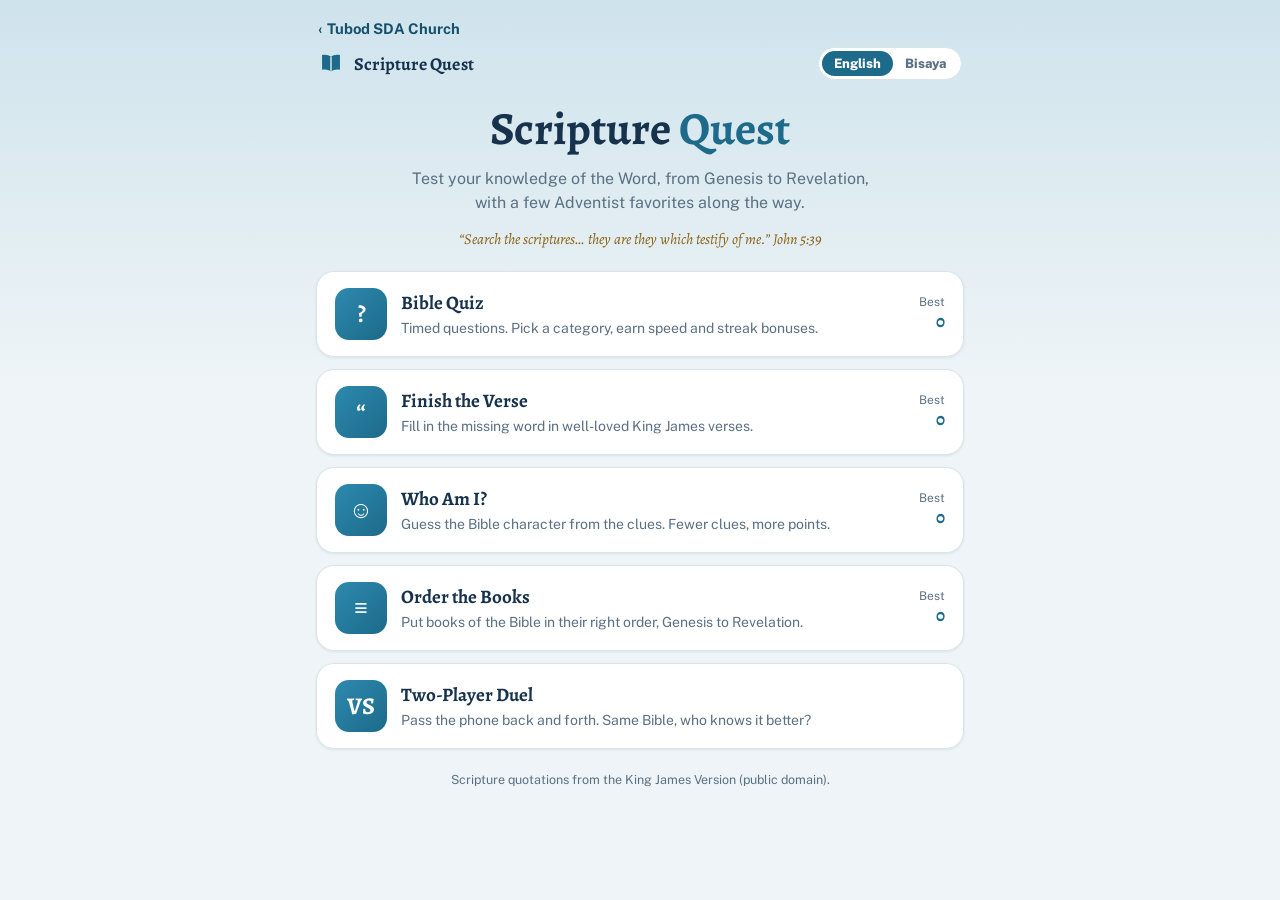
==== bible-game.html @ 87beea05 "Add files via upload" ====
<!DOCTYPE html>
<html lang="en">
<head>
<meta charset="utf-8">
<meta name="viewport" content="width=device-width, initial-scale=1">
<title>Bible Game · Tubod SDA Church</title>
<meta name="theme-color" content="#1D6A8A">
<link rel="manifest" href="manifest.json">
<link rel="icon" href="icon-192.png">
<link rel="apple-touch-icon" href="icon-192.png">
<link rel="preconnect" href="https://fonts.googleapis.com">
<link href="https://fonts.googleapis.com/css2?family=Alegreya:wght@500;700&family=Public+Sans:wght@400;500;600;700;800&display=swap" rel="stylesheet">
<style>
:root{
  --bg:#0e1330; --bg2:#1a2150; --card:#fbf7ec; --ink:#1d2038; --muted:#5e6282;
  --line:#e6dec5; --gold:#d6a93f; --gold-d:#9c7620; --ok:#2e7d5b; --ok-bg:#e3f3ea;
  --bad:#b4413f; --bad-bg:#f8e4e3; --radius:18px;
}
*{box-sizing:border-box}
html,body{margin:0}
body{
  font-family:'Public Sans',system-ui,-apple-system,Segoe UI,Roboto,sans-serif;
  color:var(--ink); min-height:100vh; min-height:100dvh;
  background:radial-gradient(1200px 700px at 50% -10%, #2b3580 0%, var(--bg2) 38%, var(--bg) 100%) fixed;
  -webkit-font-smoothing:antialiased;
}
h1,h2,h3{font-family:'Alegreya',Georgia,serif;margin:0}
button{font:inherit;color:inherit;cursor:pointer}
button:focus-visible{outline:3px solid var(--gold);outline-offset:2px}
.wrap{max-width:680px;margin:0 auto;padding:16px 16px 40px}
.top{display:flex;align-items:center;justify-content:space-between;padding:6px 2px 14px;color:#e9e4d0}
.brand{display:flex;align-items:center;gap:10px;font-family:'Alegreya',serif;font-weight:700;letter-spacing:.2px;font-size:18px}
.brand svg{width:26px;height:26px}
.homebtn{background:rgba(255,255,255,.1);border:1px solid rgba(255,255,255,.22);color:#f3eedb;border-radius:999px;padding:7px 14px;font-weight:700;font-size:14px}
.homebtn:hover{background:rgba(255,255,255,.18)}

/* Home */
.hero{text-align:center;color:#f6f1de;padding:10px 6px 22px}
.hero h1{font-size:clamp(32px,8vw,46px);line-height:1.1;color:#fff}
.hero h1 em{font-style:normal;color:var(--gold)}
.hero p{margin:12px auto 0;max-width:30em;color:#cfd2ee;font-size:16px;line-height:1.5}
.verse-line{margin-top:14px;font-family:'Alegreya',serif;font-style:italic;color:#e9d9a4;font-size:15px}
.modes{display:grid;gap:12px}
.mode{display:flex;gap:14px;align-items:center;text-align:left;width:100%;background:var(--card);border:0;border-radius:var(--radius);padding:16px 18px;box-shadow:0 8px 24px rgba(0,0,0,.28);transition:transform .15s}
.mode:hover{transform:translateY(-2px)}
.mode .ico{flex:none;width:52px;height:52px;border-radius:14px;display:grid;place-items:center;background:linear-gradient(135deg,#f1d98c,var(--gold));color:#3b2c06;font-family:'Alegreya',serif;font-weight:700;font-size:24px}
.mode h3{font-size:19px}
.mode p{margin:3px 0 0;color:var(--muted);font-size:14px;line-height:1.35}
.mode .best{margin-left:auto;flex:none;text-align:right;font-size:12px;color:var(--muted)}
.mode .best b{display:block;font-size:18px;color:var(--gold-d);font-family:'Alegreya',serif}
.foot{margin-top:22px;text-align:center;color:#9aa0cf;font-size:12.5px;line-height:1.5}

/* Cards */
.card{background:var(--card);border-radius:var(--radius);padding:20px 18px;box-shadow:0 10px 28px rgba(0,0,0,.3)}
.card h2{font-size:clamp(20px,5vw,24px);line-height:1.3}
.sub{color:var(--muted);margin:6px 0 16px;font-size:15px}
.cats{display:grid;gap:10px}
.cat{display:flex;justify-content:space-between;align-items:center;background:#fff;border:2px solid var(--line);border-radius:14px;padding:14px 16px;font-weight:800;text-align:left}
.cat:hover{border-color:var(--gold)}
.cat small{font-weight:600;color:var(--muted)}

/* HUD */
.hud{display:flex;justify-content:space-between;align-items:center;color:#eae6d3;font-weight:700;font-size:14px;margin-bottom:8px}
.hs{display:flex;gap:12px;align-items:center}
.hs b{color:var(--gold)}
.streak{background:rgba(214,169,63,.2);color:#f2d98e;border-radius:999px;padding:3px 10px;font-size:13px}
.prog{height:6px;background:rgba(255,255,255,.14);border-radius:99px;overflow:hidden;margin-bottom:14px}
.prog i{display:block;height:100%;background:linear-gradient(90deg,#f1d98c,var(--gold));border-radius:99px;transition:width .3s}
.tag{display:inline-block;font-size:12px;font-weight:800;letter-spacing:.6px;text-transform:uppercase;color:var(--gold-d);background:#f5ecd0;border-radius:99px;padding:4px 10px;margin-bottom:10px}
.timer{height:8px;background:#ece4cb;border-radius:99px;overflow:hidden;margin:14px 0 14px}
.timer i{display:block;height:100%;width:100%;background:var(--ok);border-radius:99px}
.timer i.low{background:var(--bad)}

/* Options */
.opts{display:grid;gap:10px}
.opt{display:flex;align-items:center;gap:12px;width:100%;text-align:left;background:#fff;border:2px solid var(--line);border-radius:14px;padding:12px 14px;font-weight:700;font-size:16px;line-height:1.3;transition:border-color .12s, background .12s, transform .12s}
.opt b{flex:none;width:30px;height:30px;border-radius:50%;display:grid;place-items:center;background:#f5ecd0;color:var(--gold-d);font-size:14px}
.opt:hover:not(:disabled){border-color:var(--gold);transform:translateX(2px)}
.opt:disabled{cursor:default}
.opt.right{border-color:var(--ok);background:var(--ok-bg)}
.opt.right b{background:var(--ok);color:#fff}
.opt.wrong{border-color:var(--bad);background:var(--bad-bg)}
.opt.wrong b{background:var(--bad);color:#fff}
.opt.gone{opacity:.35;text-decoration:line-through}
.tools{display:flex;gap:10px;margin-top:14px;flex-wrap:wrap}
.ghost{background:transparent;border:2px dashed var(--gold);color:var(--gold-d);border-radius:12px;padding:8px 14px;font-weight:800;font-size:14px}
.ghost:disabled{opacity:.4;cursor:default}
.primary{background:linear-gradient(135deg,#f1d98c,var(--gold));border:0;color:#2f2305;border-radius:14px;padding:13px 22px;font-weight:800;font-size:16px;box-shadow:0 4px 0 var(--gold-d)}
.primary:active{transform:translateY(2px);box-shadow:0 2px 0 var(--gold-d)}
.secondary{background:#fff;border:2px solid var(--line);color:var(--ink);border-radius:14px;padding:11px 20px;font-weight:800;font-size:16px}

/* Feedback */
.fb{margin-top:16px;border-radius:14px;padding:14px 16px;animation:pop .25s ease}
.fb.ok{background:var(--ok-bg);border:1px solid #b7e0c9}
.fb.no{background:var(--bad-bg);border:1px solid #efc1bf}
.fb h3{font-size:18px;margin-bottom:4px}
.fb .pts{font-weight:800;color:var(--gold-d)}
.fb p{margin:6px 0 0;line-height:1.45;font-size:15px}
.fb .ref{font-weight:800;color:var(--muted);font-size:13.5px}
.fb .row{display:flex;justify-content:flex-end;margin-top:12px}
@keyframes pop{from{opacity:0;transform:translateY(6px)}to{opacity:1;transform:none}}

/* Verse */
.verse{font-family:'Alegreya',serif;font-size:clamp(19px,4.8vw,23px);line-height:1.6;margin:10px 0 16px;padding:14px 16px;border-left:4px solid var(--gold);background:#fff;border-radius:0 12px 12px 0}
.blank{display:inline-block;min-width:3.2em;border-bottom:3px solid var(--gold);text-align:center;color:transparent;user-select:none}
.filled{color:var(--ok);font-weight:700;border-bottom:3px solid var(--ok);padding:0 2px}
.vref{display:block;margin-top:8px;font-family:'Public Sans',sans-serif;font-style:normal;font-weight:800;font-size:14px;color:var(--gold-d)}

/* Who am I */
.clues{list-style:none;margin:12px 0 16px;padding:0;display:grid;gap:8px}
.clues li{background:#fff;border:2px solid var(--line);border-radius:12px;padding:10px 14px;line-height:1.4;animation:pop .25s ease}
.clues li span{display:inline-block;font-weight:800;color:var(--gold-d);margin-right:8px}
.worth{font-weight:800;color:var(--gold-d)}

/* Results */
.res{text-align:center}
.rank{font-family:'Alegreya',serif;font-size:clamp(26px,7vw,34px);margin:6px 0 4px}
.big{font-family:'Alegreya',serif;font-size:56px;font-weight:700;color:var(--gold-d);line-height:1}
.stats{display:flex;justify-content:center;gap:10px;flex-wrap:wrap;margin:18px 0}
.stat{background:#fff;border:2px solid var(--line);border-radius:14px;padding:10px 16px;min-width:100px}
.stat b{display:block;font-size:22px;font-family:'Alegreya',serif}
.stat span{font-size:12.5px;color:var(--muted);font-weight:700}
.newbest{display:inline-block;background:var(--gold);color:#2f2305;font-weight:800;border-radius:99px;padding:4px 12px;font-size:13px;margin-bottom:8px}
.btnrow{display:flex;gap:10px;justify-content:center;flex-wrap:wrap;margin-top:8px}
.acts{font-family:'Alegreya',serif;font-style:italic;color:var(--muted);margin:10px 0 0;font-size:15px}
@media (prefers-reduced-motion:reduce){*{animation:none!important;transition:none!important}}

/* Language switch */
.lang{display:flex;background:rgba(255,255,255,.1);border:1px solid rgba(255,255,255,.22);border-radius:999px;padding:3px}
.lang button{background:transparent;border:0;color:#d9d6c3;border-radius:999px;padding:5px 12px;font-weight:800;font-size:13px}
.lang button.on{background:var(--gold);color:#2f2305}
.lang[hidden],.homebtn[hidden]{display:none}
/* Order the books */
.slots{list-style:none;margin:14px 0;padding:0;display:grid;gap:8px}
.slot{display:flex;align-items:center;gap:10px;min-height:48px;border:2px dashed var(--line);border-radius:12px;padding:6px 10px;background:#fffdf6}
.slot .num{flex:none;width:26px;height:26px;border-radius:50%;display:grid;place-items:center;background:#f5ecd0;color:var(--gold-d);font-weight:800;font-size:13px}
.slot.full{border-style:solid;border-color:var(--gold);background:#fff}
.slot.good{border-color:var(--ok);background:var(--ok-bg)}
.slot.bad{border-color:var(--bad);background:var(--bad-bg)}
.slotbtn,.bk{background:transparent;border:0;font-weight:800;font-size:16px;padding:6px 2px;text-align:left;flex:1}
.tiles{display:flex;flex-wrap:wrap;gap:8px;margin-top:6px}
.tile{background:#fff;border:2px solid var(--line);border-radius:12px;padding:10px 14px;font-weight:800;font-size:15px}
.tile:hover{border-color:var(--gold)}
.hint{color:var(--muted);font-size:14px}
/* Duel */
.names{display:grid;grid-template-columns:1fr 1fr;gap:10px;margin:4px 0 14px}
.names input{font:inherit;font-weight:700;padding:11px 12px;border:2px solid var(--line);border-radius:12px;background:#fff;min-width:0}
.names input:focus{outline:3px solid var(--gold);outline-offset:1px;border-color:var(--gold)}
.duelhud{display:grid;grid-template-columns:1fr 1fr;gap:10px;margin-bottom:10px}
.pl{display:flex;justify-content:space-between;align-items:center;gap:8px;padding:8px 12px;border-radius:12px;background:rgba(255,255,255,.08);color:#d9d6c3;font-weight:800;border:2px solid transparent}
.pl span{overflow:hidden;text-overflow:ellipsis;white-space:nowrap}
.pl.on{background:rgba(214,169,63,.2);border-color:var(--gold);color:#fff}
.pl b{color:var(--gold);font-family:'Alegreya',serif;font-size:18px}
.pass{text-align:center;padding:30px 18px}
.who-big{font-family:'Alegreya',serif;font-size:clamp(30px,9vw,44px);font-weight:700;color:var(--gold-d);margin:6px 0 22px;word-break:break-word}
.stat.win{border-color:var(--gold);background:#fff8e1}

/* ---- Church site theme: lake blue and paper white, gold used sparingly ---- */
:root{--bg:#EEF4F7;--card:#FFFFFF;--ink:#17324D;--muted:#5B7083;--line:#D9E4EA;--accent:#1D6A8A;--accent-d:#14516B;--gold:#D79A22;--gold-d:#8A6212;--ok:#3F8060;--ok-bg:#E3F2EA;--bad:#B0433A;--bad-bg:#F9E6E3}
body{background:linear-gradient(180deg,#CFE3EC 0,#EEF4F7 380px) #EEF4F7 fixed;color:var(--ink)}
button:focus-visible{outline-color:var(--accent)}
.churchbar{display:inline-flex;align-items:center;gap:4px;color:var(--accent-d);font-weight:700;font-size:.92rem;text-decoration:none;padding:4px 2px}
.churchbar:hover{text-decoration:underline}
.top,.brand{color:var(--ink)}
.homebtn{background:#fff;border:1px solid var(--line);color:var(--accent-d)}
.homebtn:hover{background:#F4F8FA}
.lang{background:#fff;border:1px solid var(--line)}
.lang button{color:var(--muted)}
.lang button.on{background:var(--accent);color:#fff}
.hero{color:var(--ink)}
.hero h1{color:var(--ink)}
.hero h1 em{color:var(--accent)}
.hero p{color:var(--muted)}
.verse-line{color:var(--gold-d)}
.foot{color:var(--muted)}
.hud{color:var(--ink)}
.hs b{color:var(--accent)}
.streak{background:#FBF1D9;color:#7A5A12}
.prog{background:#D9E4EA}
.prog i{background:var(--accent)}
.mode{border:1px solid var(--line);box-shadow:0 1px 3px rgba(23,50,77,.08)}
.mode:hover{border-color:var(--accent)}
.mode .ico{background:linear-gradient(135deg,#2C8AAE,#1D6A8A);color:#fff}
.mode .best b{color:var(--accent)}
.card{box-shadow:0 1px 4px rgba(23,50,77,.1);border:1px solid var(--line)}
.tag{background:#E3F0F5;color:var(--accent-d)}
.timer{background:#E3EDF2}
.opt b{background:#E3F0F5;color:var(--accent-d)}
.opt:hover:not(:disabled){border-color:var(--accent)}
.ghost{border-color:var(--accent);color:var(--accent-d)}
.primary{background:var(--accent);color:#fff;box-shadow:0 4px 0 var(--accent-d)}
.primary:active{box-shadow:0 2px 0 var(--accent-d)}
.cat:hover,.tile:hover{border-color:var(--accent)}
.verse{border-left-color:var(--accent)}
.blank{border-bottom-color:var(--accent)}
.vref{color:var(--accent-d)}
.clues li span{color:var(--accent-d)}
.big{color:var(--accent)}
.newbest{background:var(--gold);color:#2f2305}
.stat.win{background:#FBF1D9;border-color:var(--gold)}
.pl{background:#fff;color:var(--ink);border-color:var(--line)}
.pl.on{background:#E3F0F5;border-color:var(--accent);color:var(--ink)}
.pl b{color:var(--accent)}
.names input:focus{outline-color:var(--accent);border-color:var(--accent)}
.slot .num{background:#E3F0F5;color:var(--accent-d)}
.slot.full{border-color:var(--accent)}
.slot.good{border-color:var(--ok)}.slot.bad{border-color:var(--bad)}
.who-big{color:var(--accent)}
.fb .pts{color:var(--gold-d)}
</style>
</head>
<body>
<div class="wrap">
  <a class="churchbar" href="index.html">&#8249; <span id="backTxt">Tubod SDA Church</span></a>
  <div class="top">
    <div class="brand">
      <svg viewBox="0 0 32 32" aria-hidden="true"><path d="M16 7c-2.6-2.2-6.6-3-11-2.2v18.4c4.4-.8 8.4 0 11 2.2 2.6-2.2 6.6-3 11-2.2V4.8C22.600 4 18.600 4.800 16 7z" fill="#1D6A8A"/><path d="M16 7v18.400" stroke="#EEF4F7" stroke-width="1.600" fill="none"/></svg>
      Scripture Quest
    </div>
    <button class="homebtn" id="homeTop" data-act="home" hidden>Home</button>
    <div class="lang" id="langBox"><button data-act="lang" data-lang="en">English</button><button data-act="lang" data-lang="ceb">Bisaya</button></div>
  </div>
  <main id="app"></main>
</div>

<script>
/* ---------- Helpers ---------- */
const app = document.getElementById('app');
const homeTop = document.getElementById('homeTop');
const langBox = document.getElementById('langBox');
const shuffle = a => { a = a.slice(); for (let i = a.length - 1; i > 0; i--) { const j = Math.floor(Math.random() * (i + 1)); [a[i], a[j]] = [a[j], a[i]]; } return a; };
const store = {
  get(k, d) { try { const v = localStorage.getItem('sq_' + k); return v == null ? d : JSON.parse(v); } catch (e) { return d; } },
  set(k, v) { try { localStorage.setItem('sq_' + k, JSON.stringify(v)); } catch (e) {} }
};
const esc = s => String(s).replace(/[&<>"]/g, c => ({ '&': '&amp;', '<': '&lt;', '>': '&gt;', '"': '&quot;' }[c]));

/* ---------- Content ---------- */

const CAT = { ot: 'Old Testament', nt: 'New Testament', pr: 'Daniel & Revelation', sb: 'Sabbath & Beliefs', ah: 'Adventist Heritage' };
const Q = (c, q, a, w, r, n) => ({ c, q, a, w, r, n });

const QUIZ = [
  /* Old Testament */
  Q('ot', 'Who built the ark to survive the great flood?', 'Noah', ['Moses', 'Abraham', 'Enoch'], 'Genesis 6:13–22', 'God told Noah to build an ark of gopher wood, and Noah did everything God commanded.'),
  Q('ot', 'On which day of Creation Week did God rest?', 'The seventh day', ['The first day', 'The third day', 'The sixth day'], 'Genesis 2:2–3', 'God blessed the seventh day and sanctified it, the first Sabbath.'),
  Q('ot', 'What sign did God give as His promise never to flood the whole earth again?', 'A rainbow', ['A dove', 'A star', 'A pillar of cloud'], 'Genesis 9:12–16', 'The rainbow is the token of God’s everlasting covenant with every living creature.'),
  Q('ot', 'Who was thrown into the den of lions for praying to God?', 'Daniel', ['Jeremiah', 'Shadrach', 'Elijah'], 'Daniel 6:10–23', 'God sent His angel and shut the lions’ mouths because Daniel trusted in Him.'),
  Q('ot', 'Which prophet spent three days and nights inside a great fish?', 'Jonah', ['Elisha', 'Hosea', 'Amos'], 'Jonah 1:17', 'Jesus later pointed to Jonah as a sign of His own three days in the grave (Matthew 12:40).'),
  Q('ot', 'How many plagues did God send on Egypt?', 'Ten', ['Seven', 'Twelve', 'Five'], 'Exodus 7–12', 'The tenth plague, the death of the firstborn, led to the first Passover.'),
  Q('ot', 'Which son of Jacob was sold by his brothers and later became ruler in Egypt?', 'Joseph', ['Benjamin', 'Judah', 'Reuben'], 'Genesis 37; 41:41–43', 'Joseph told his brothers, “Ye thought evil against me; but God meant it unto good” (Genesis 50:20).'),
  Q('ot', 'What did David use to defeat Goliath?', 'A sling and a stone', ['A sword', 'A spear', 'A bow and arrow'], '1 Samuel 17:45–50', 'David came “in the name of the LORD of hosts,” not in his own strength.'),
  Q('ot', 'Which king asked God for wisdom and built the temple in Jerusalem?', 'Solomon', ['David', 'Hezekiah', 'Josiah'], '1 Kings 3:9–12; 6:1', 'God gave Solomon a wise and understanding heart.'),
  Q('ot', 'How was the prophet Elijah taken to heaven?', 'In a whirlwind, with a chariot of fire', ['He died peacefully at Mount Carmel', 'He was carried off by ravens', 'He crossed the Red Sea and vanished'], '2 Kings 2:11', 'Elijah is one of only two people in the Old Testament who did not see death. Enoch is the other.'),
  Q('ot', 'Who saved the Jewish people by approaching the Persian king without being summoned?', 'Esther', ['Ruth', 'Deborah', 'Hannah'], 'Esther 4:14–16; 5:1–2', 'Mordecai asked whether Esther had come to the kingdom “for such a time as this.”'),
  Q('ot', 'Who killed his brother Abel, the first murder in the Bible?', 'Cain', ['Seth', 'Lamech', 'Esau'], 'Genesis 4:8', 'Abel’s offering was accepted by faith (Hebrews 11:4).'),
  Q('ot', 'Which three young men were thrown into the fiery furnace but were not burned?', 'Shadrach, Meshach and Abednego', ['Peter, James and John', 'Ezra, Nehemiah and Haggai', 'Elijah, Elisha and Samuel'], 'Daniel 3:19–27', 'The king saw a fourth figure in the fire “like the Son of God.”'),
  Q('ot', 'How many books are in the Old Testament?', '39', ['27', '66', '46'], 'Bible overview', '39 Old Testament books plus 27 New Testament books make 66 in all.'),
  Q('ot', 'Which judge’s great strength was tied to his uncut hair?', 'Samson', ['Gideon', 'Ehud', 'Jephthah'], 'Judges 16:17', 'Samson was a Nazarite from birth.'),
  Q('ot', 'Which sea did God part so Israel could cross on dry ground?', 'The Red Sea', ['The Dead Sea', 'The Sea of Galilee', 'The Mediterranean Sea'], 'Exodus 14:21–22', 'The waters were a wall to them on their right hand and on their left.'),
  Q('ot', 'Who was Abraham’s son of promise?', 'Isaac', ['Ishmael', 'Jacob', 'Esau'], 'Genesis 21:1–3, 12', 'Isaac was born when Abraham was 100 years old and Sarah was 90.'),
  Q('ot', 'Who was the first man God created?', 'Adam', ['Enoch', 'Seth', 'Abel'], 'Genesis 2:7', 'God formed man of the dust of the ground and breathed into him the breath of life.'),

  /* New Testament */
  Q('nt', 'In which town was Jesus born?', 'Bethlehem', ['Nazareth', 'Jerusalem', 'Capernaum'], 'Luke 2:4–7; Micah 5:2', 'Micah foretold the birthplace of the Messiah centuries earlier.'),
  Q('nt', 'Who baptized Jesus in the Jordan River?', 'John the Baptist', ['Peter', 'Philip', 'Andrew'], 'Matthew 3:13–17', 'A voice from heaven said, “This is my beloved Son, in whom I am well pleased.”'),
  Q('nt', 'How many apostles did Jesus choose?', 'Twelve', ['Seven', 'Ten', 'Seventy'], 'Luke 6:13', 'Jesus later sent out seventy others as well (Luke 10:1), but the apostles numbered twelve.'),
  Q('nt', 'What was Jesus’ first recorded miracle?', 'Turning water into wine', ['Feeding the five thousand', 'Healing a blind man', 'Walking on water'], 'John 2:1–11', 'It happened at a wedding in Cana of Galilee.'),
  Q('nt', 'Which disciple denied knowing Jesus three times?', 'Peter', ['John', 'Thomas', 'Andrew'], 'Luke 22:54–62', 'Peter wept bitterly, and Jesus later restored him (John 21:15–17).'),
  Q('nt', 'Whom did Jesus raise from the dead after four days in the tomb?', 'Lazarus', ['The daughter of Jairus', 'The widow’s son at Nain', 'Dorcas'], 'John 11:38–44', 'Jesus said, “I am the resurrection, and the life.”'),
  Q('nt', 'Which short tax collector climbed a sycamore tree to see Jesus?', 'Zacchaeus', ['Bartimaeus', 'Nicodemus', 'Cornelius'], 'Luke 19:1–10', 'Jesus said, “The Son of man is come to seek and to save that which was lost.”'),
  Q('nt', 'On what day after His death did Jesus rise from the grave?', 'The third day', ['The second day', 'The seventh day', 'The fortieth day'], '1 Corinthians 15:3–4', 'Jesus rested in the tomb over the Sabbath and rose on the first day of the week.'),
  Q('nt', 'Who met Jesus on the road to Damascus and became a great apostle?', 'Saul, also called Paul', ['Barnabas', 'Timothy', 'Silas'], 'Acts 9:1–19', 'Saul went from persecuting the church to preaching Christ to the Gentiles.'),
  Q('nt', 'Which Gospel writer was a physician?', 'Luke', ['Matthew', 'Mark', 'John'], 'Colossians 4:14', 'Paul called him “Luke, the beloved physician.” He also wrote the book of Acts.'),
  Q('nt', 'How many books are in the New Testament?', '27', ['39', '66', '24'], 'Bible overview', 'It runs from Matthew to Revelation.'),
  Q('nt', 'Who was the first Christian martyr?', 'Stephen', ['Philip', 'Barnabas', 'Timothy'], 'Acts 7:54–60', 'As he died, Stephen prayed for those who stoned him.'),
  Q('nt', 'What is the last book of the Bible?', 'Revelation', ['Jude', 'Acts', 'Hebrews'], 'Revelation 1:1', 'It is “the Revelation of Jesus Christ.”'),
  Q('nt', 'In which town did Jesus grow up?', 'Nazareth', ['Bethlehem', 'Jericho', 'Bethany'], 'Luke 2:39–40, 51', 'Jesus was known as “Jesus of Nazareth.”'),
  Q('nt', 'Which disciple doubted the resurrection until he saw the nail prints?', 'Thomas', ['Philip', 'Andrew', 'Bartholomew'], 'John 20:24–29', 'Jesus said, “Blessed are they that have not seen, and yet have believed.”'),

  /* Daniel & Revelation */
  Q('pr', 'In Daniel 2, what was the head of the great image in Nebuchadnezzar’s dream made of?', 'Gold', ['Silver', 'Brass', 'Iron'], 'Daniel 2:32, 38', 'Daniel told the king, “Thou art this head of gold.”'),
  Q('pr', 'In Daniel 2, what struck the image and filled the whole earth?', 'A stone cut without hands', ['A great flood', 'A fiery sword', 'A mighty wind'], 'Daniel 2:34–35, 44–45', 'The stone represents God’s everlasting kingdom that will never be destroyed.'),
  Q('pr', 'In Daniel 7, how many great beasts rose up out of the sea?', 'Four', ['Three', 'Seven', 'Ten'], 'Daniel 7:3', 'Like the image of Daniel 2, the four beasts picture four successive world powers.'),
  Q('pr', 'According to Daniel 8:14, how many days until the sanctuary would be cleansed?', '2,300', ['1,260', '1,335', '490'], 'Daniel 8:14', 'Adventists understand this long prophecy to reach to 1844 and to the work of Christ in the heavenly sanctuary.'),
  Q('pr', 'Where was John when he received the visions of Revelation?', 'The isle of Patmos', ['Mount Sinai', 'The island of Crete', 'Babylon'], 'Revelation 1:9', 'John was there “for the word of God, and for the testimony of Jesus Christ.”'),
  Q('pr', 'Which of these was NOT one of the seven churches of Revelation?', 'Corinth', ['Ephesus', 'Smyrna', 'Laodicea'], 'Revelation 1:11', 'The seven were Ephesus, Smyrna, Pergamos, Thyatira, Sardis, Philadelphia and Laodicea.'),
  Q('pr', 'What does the first angel of Revelation 14 say has come?', 'The hour of His judgment', ['The day of rest', 'The marriage supper', 'The end of famine'], 'Revelation 14:6–7', 'The first angel also calls everyone to “fear God, and give glory to him” and to worship the Creator.'),
  Q('pr', 'Revelation 14:12 says the saints keep the commandments of God and have what?', 'The faith of Jesus', ['The wealth of kings', 'The wisdom of Solomon', 'The strength of Samson'], 'Revelation 14:12', 'Obedience and faith go together in the last-day message.'),
  Q('pr', 'In Revelation 19:10, “the testimony of Jesus is the spirit of” what?', 'Prophecy', ['Truth', 'Wisdom', 'Grace'], 'Revelation 19:10', 'Revelation 12:17 links “the testimony of Jesus Christ” with God’s remnant people.'),
  Q('pr', 'In Matthew 24:14, what must happen before the end comes?', 'The gospel preached in all the world as a witness to all nations', ['All kingdoms unite into one', 'The temple is rebuilt', 'Every person is baptized'], 'Matthew 24:14', 'This verse drives the Adventist passion for world mission.'),
  Q('pr', 'What final promise does Jesus make in Revelation 22:20?', 'Surely I come quickly', ['I will build My church', 'I am with you always', 'Peace I leave with you'], 'Revelation 22:20', 'John answers, “Even so, come, Lord Jesus.”'),
  Q('pr', 'In Acts 1:11, how did the angels say Jesus will return?', 'In the same way He went into heaven', ['As a baby in Bethlehem', 'In secret to a few', 'Only in spirit through the church'], 'Acts 1:9–11', 'Jesus’ return will be personal, visible and glorious (Revelation 1:7).'),
  Q('pr', 'According to 1 Thessalonians 4:16, who rises first when the Lord descends from heaven?', 'The dead in Christ', ['Those still alive on earth', 'The angels', 'The wicked dead'], '1 Thessalonians 4:16–17', 'Then the living righteous are caught up together with them to meet the Lord.'),
  Q('pr', 'In Revelation 21, what does John see coming down from God out of heaven?', 'The holy city, New Jerusalem', ['A mighty army', 'The ark of the covenant', 'A great white throne'], 'Revelation 21:1–2', 'God will make “a new heaven and a new earth,” and wipe away every tear.'),

  /* Sabbath & Beliefs */
  Q('sb', 'Which commandment begins with the word “Remember”?', 'The fourth (the Sabbath)', ['The first (no other gods)', 'The fifth (honour parents)', 'The tenth (do not covet)'], 'Exodus 20:8–11', 'The Sabbath commandment points back to Creation: God made all things in six days and rested on the seventh.'),
  Q('sb', 'When did God first bless and sanctify the seventh day?', 'At Creation, in Eden', ['At Mount Sinai', 'In the days of Nehemiah', 'When Jesus was born'], 'Genesis 2:2–3', 'The Sabbath was given before sin and before Israel as a nation.'),
  Q('sb', 'In Mark 2:27, Jesus said the Sabbath was made for whom?', 'Man', ['Israel only', 'The priests', 'The angels'], 'Mark 2:27–28', 'Jesus added that He is “Lord also of the sabbath.”'),
  Q('sb', 'What was Jesus’ custom on the Sabbath day?', 'Worshipping in the synagogue', ['Travelling to Jerusalem', 'Fasting alone in the desert', 'Working as a carpenter'], 'Luke 4:16', 'Luke says that, “as his custom was, he went into the synagogue on the sabbath day.”'),
  Q('sb', 'After Jesus was buried, what did the women do on the Sabbath?', 'Rested according to the commandment', ['Anointed His body at the tomb', 'Travelled back to Galilee', 'Taught in the temple'], 'Luke 23:55–56', 'They kept the Sabbath even in their grief, and came to the tomb on the first day of the week.'),
  Q('sb', 'On what did God write the Ten Commandments?', 'Two tables of stone', ['Scrolls of papyrus', 'Bronze plates', 'A wall of the temple'], 'Exodus 31:18', 'They were written “with the finger of God.”'),
  Q('sb', 'According to 1 Kings 8:9, what was inside the ark of the covenant?', 'The two tables of stone', ['The golden lampstand', 'The bread of the presence', 'The altar’s ashes'], '1 Kings 8:9', 'The law of God sat at the very heart of the sanctuary, beneath the mercy seat.'),
  Q('sb', 'According to Hebrews 8:1–2, where does Jesus minister as our High Priest?', 'In the heavenly sanctuary', ['In the Jerusalem temple', 'On the Mount of Olives', 'In the synagogue at Nazareth'], 'Hebrews 8:1–2', 'The earthly sanctuary was a copy and shadow of heavenly things (Hebrews 8:5).'),
  Q('sb', 'How did Jesus describe Lazarus’s death in John 11:11?', 'Sleep', ['A journey', 'A punishment', 'A transformation'], 'John 11:11–14', 'Jesus said, “Our friend Lazarus sleepeth; but I go, that I may awake him out of sleep.”'),
  Q('sb', 'According to Ecclesiastes 9:5, what do the dead know?', 'Nothing (“not any thing”)', ['All things', 'The future', 'What the living are doing'], 'Ecclesiastes 9:5–6', 'The Bible teaches that the dead rest until the resurrection at Christ’s return.'),
  Q('sb', 'What portion of our increase does Scripture call the tithe?', 'A tenth', ['A fifth', 'A third', 'A half'], 'Leviticus 27:30; Malachi 3:10', 'The tithe is holy to the LORD and is returned to Him in faithfulness.'),
  Q('sb', 'In Daniel 1, what did Daniel ask to eat in place of the king’s food?', 'Pulse (vegetables) and water', ['Fish and bread', 'Honey and milk', 'Lamb and wine'], 'Daniel 1:8–16', 'After ten days Daniel and his friends looked healthier than all who ate the king’s portion.'),
  Q('sb', 'What does Paul call your body in 1 Corinthians 6:19?', 'The temple of the Holy Ghost', ['A burden to bear', 'A servant of the mind', 'A garden of delights'], '1 Corinthians 6:19–20', 'Therefore, Paul says, “glorify God in your body.”'),
  Q('sb', 'In Romans 6:23, what are “the wages of sin”?', 'Death', ['Shame', 'Exile', 'Sorrow'], 'Romans 6:23', '“But the gift of God is eternal life through Jesus Christ our Lord.”'),
  Q('sb', 'According to Romans 6:4, baptism pictures being buried with Christ so we can walk in what?', 'Newness of life', ['Fear of judgment', 'The old covenant', 'Perfect comfort'], 'Romans 6:4', 'Baptism by immersion pictures death to the old life and resurrection to the new.'),

  /* Adventist Heritage */
  Q('ah', 'In what year did the Great Disappointment take place, when early Adventists expected Christ to return?', '1844', ['1798', '1863', '1888'], 'Adventist history', 'It was October 22, 1844. Many studied the Bible and came to understand the sanctuary message afterward.'),
  Q('ah', 'In what year was the Seventh-day Adventist Church formally organized?', '1863', ['1844', '1888', '1915'], 'Adventist history', 'The General Conference was organized in Battle Creek, Michigan.'),
  Q('ah', 'Which early pioneer, a former sea captain, helped introduce the seventh-day Sabbath to early Adventists?', 'Joseph Bates', ['William Miller', 'John Harvey Kellogg', 'Uriah Smith'], 'Adventist history', 'Joseph Bates was a co-founder of the Adventist Church along with James and Ellen White.'),
  Q('ah', 'How many Fundamental Beliefs does the Seventh-day Adventist Church currently teach?', '28', ['10', '22', '36'], 'Adventist beliefs', 'They cover Scripture, God, salvation, the church, the Sabbath, the sanctuary, Christ’s return and more.'),
  Q('ah', 'Which farmer-turned-preacher sparked the 1840s Advent awakening in America?', 'William Miller', ['Martin Luther', 'John Wesley', 'Charles Spurgeon'], 'Adventist history', 'Miller studied Daniel’s prophecies and preached that Christ’s return was near.'),
  Q('ah', 'What does the “Advent” in Adventist point to?', 'The coming of Christ', ['The Sabbath day', 'The gifts of the Spirit', 'The Reformation'], 'Titus 2:13', 'Adventists look for “that blessed hope, and the glorious appearing of the great God and our Saviour Jesus Christ.”')
  ,
  /* More questions */
  Q('ot', 'What did God send to feed Israel in the wilderness?', 'Manna', ['Locusts', 'Barley loaves', 'Fish from the sea'], 'Exodus 16:14–15', 'Each morning manna lay on the ground around the camp, “bread from heaven.”'),
  Q('ot', 'Who was the first king of Israel?', 'Saul', ['David', 'Solomon', 'Samuel'], '1 Samuel 10:1', 'Samuel anointed Saul at God’s direction.'),
  Q('ot', 'For how many days and nights did the rain fall during the flood?', 'Forty', ['Seven', 'Ten', 'One hundred'], 'Genesis 7:12', 'The waters then stayed on the earth for 150 days.'),
  Q('ot', 'Which prophet did God call as a boy when he heard a voice in the night?', 'Samuel', ['Isaiah', 'Jeremiah', 'Elisha'], '1 Samuel 3:1–10', 'Samuel answered, “Speak; for thy servant heareth.”'),
  Q('pr', 'Who explained the writing on the wall at Belshazzar’s feast?', 'Daniel', ['Ezekiel', 'Mordecai', 'Nehemiah'], 'Daniel 5:5, 25–28', 'The words were “Mene, Mene, Tekel, Upharsin,” and Babylon fell that very night.'),
  Q('nt', 'How many loaves and fish did Jesus use to feed the five thousand?', 'Five loaves and two fish', ['Seven loaves and a few fish', 'Twelve loaves and one fish', 'Three loaves and five fish'], 'Matthew 14:17–21', 'Twelve baskets of leftovers were gathered afterward.'),
  Q('nt', 'What did the Holy Spirit look like when it came down on Jesus at His baptism?', 'A dove', ['An eagle', 'A tongue of fire', 'A cloud'], 'Matthew 3:16–17', 'From heaven the Father said, “This is my beloved Son.”'),
  Q('nt', 'Where was Jesus tempted by the devil for forty days?', 'In the wilderness', ['In the Garden of Gethsemane', 'On the Sea of Galilee', 'On Mount Sinai'], 'Matthew 4:1–11', 'Jesus defeated every temptation by saying, “It is written.”'),
  Q('nt', 'What did Jesus say is the greatest commandment?', 'Love the Lord your God with all your heart, soul and mind', ['Honour your father and mother', 'Remember the Sabbath day', 'Do not bear false witness'], 'Matthew 22:36–39', 'The second, Jesus said, is to love your neighbour as yourself.'),
  Q('sb', 'In John 14:15, Jesus says, “If ye love me…” what?', 'Keep my commandments', ['Give much money', 'Build a temple', 'Fast every day'], 'John 14:15', 'Love and obedience go hand in hand. Obedience is the fruit of love.'),
  Q('sb', 'According to John 1:1–3, who made all things?', 'The Word, who is Jesus', ['The angels', 'The prophets', 'Nature itself'], 'John 1:1–3', '“All things were made by him.” Jesus is our Creator and our Saviour.'),
  Q('sb', 'What does Hebrews 4:9 say remains for the people of God?', 'A rest', ['A temple', 'A kingdom', 'A sacrifice'], 'Hebrews 4:9', 'Many Bible students see Sabbath-keeping in this verse, a rest that still remains.'),
  Q('ah', 'Which co-founder of the Adventist Church wrote the book “Steps to Christ”?', 'Ellen G. White', ['Joseph Bates', 'J. N. Andrews', 'Uriah Smith'], 'Adventist history', 'It is a much-loved introduction to the love of Jesus.'),
  Q('ah', 'What is the highest level of Seventh-day Adventist church organization called?', 'The General Conference', ['The Synod', 'The Diocese', 'The Presbytery'], 'Adventist history', 'Local churches unite in conferences, and together they form one worldwide family.')
];

/* Fill-in-the-verse (King James Version) */
const VERSES = [
  { r: 'John 3:16', t: 'For God so loved the world, that he gave his only begotten Son, that whosoever believeth in him should not ___, but have everlasting life.', a: 'perish', d: ['fall', 'suffer', 'wander'] },
  { r: 'Psalm 23:1', t: 'The LORD is my ___; I shall not want.', a: 'shepherd', d: ['king', 'rock', 'shield'] },
  { r: 'Genesis 1:1', t: 'In the beginning God ___ the heaven and the earth.', a: 'created', d: ['made', 'formed', 'spake'] },
  { r: 'Exodus 20:8', t: '___ the sabbath day, to keep it holy.', a: 'Remember', d: ['Honour', 'Observe', 'Welcome'] },
  { r: 'Exodus 20:9–10', t: 'Six days shalt thou labour, and do all thy work: But the ___ day is the sabbath of the LORD thy God.', a: 'seventh', d: ['first', 'third', 'sixth'] },
  { r: 'Mark 2:27', t: 'And he said unto them, The sabbath was made for ___, and not man for the sabbath.', a: 'man', d: ['priests', 'Israel', 'angels'] },
  { r: 'Proverbs 3:5', t: 'Trust in the LORD with all thine ___; and lean not unto thine own understanding.', a: 'heart', d: ['mind', 'soul', 'strength'] },
  { r: 'Philippians 4:13', t: 'I can do all things through Christ which ___ me.', a: 'strengtheneth', d: ['loveth', 'guideth', 'calleth'] },
  { r: 'Romans 6:23', t: 'For the wages of sin is death; but the ___ of God is eternal life through Jesus Christ our Lord.', a: 'gift', d: ['promise', 'mercy', 'reward'] },
  { r: 'Psalm 119:105', t: 'Thy word is a ___ unto my feet, and a light unto my path.', a: 'lamp', d: ['shield', 'staff', 'star'] },
  { r: 'Isaiah 41:10', t: 'Fear thou not; for I am with thee: be not ___; for I am thy God: I will strengthen thee; yea, I will help thee.', a: 'dismayed', d: ['troubled', 'anxious', 'forgotten'] },
  { r: 'Matthew 11:28', t: 'Come unto me, all ye that labour and are heavy laden, and I will give you ___.', a: 'rest', d: ['peace', 'strength', 'wisdom'] },
  { r: 'John 14:3', t: 'And if I go and prepare a place for you, I will ___ again, and receive you unto myself; that where I am, there ye may be also.', a: 'come', d: ['send', 'bring', 'wait'] },
  { r: 'Revelation 14:12', t: 'Here is the patience of the saints: here are they that keep the ___ of God, and the faith of Jesus.', a: 'commandments', d: ['mysteries', 'judgments', 'promises'] },
  { r: 'Revelation 22:20', t: 'He which testifieth these things saith, Surely I come ___. Amen. Even so, come, Lord Jesus.', a: 'quickly', d: ['suddenly', 'tomorrow', 'gladly'] },
  { r: 'Joshua 1:9', t: 'Have not I commanded thee? Be strong and of a good ___; be not afraid, neither be thou dismayed: for the LORD thy God is with thee whithersoever thou goest.', a: 'courage', d: ['cheer', 'hope', 'faith'] },
  { r: 'Psalm 46:10', t: 'Be ___, and know that I am God.', a: 'still', d: ['strong', 'humble', 'joyful'] },
  { r: 'Hebrews 11:1', t: 'Now faith is the ___ of things hoped for, the evidence of things not seen.', a: 'substance', d: ['power', 'promise', 'shadow'] },
  { r: 'Matthew 24:14', t: 'And this gospel of the kingdom shall be preached in all the world for a ___ unto all nations; and then shall the end come.', a: 'witness', d: ['warning', 'blessing', 'sign'] },
  { r: '1 Thessalonians 4:16', t: 'For the Lord himself shall ___ from heaven with a shout, with the voice of the archangel, and with the trump of God: and the dead in Christ shall rise first.', a: 'descend', d: ['shine', 'speak', 'depart'] },
  { r: 'Ecclesiastes 9:5', t: 'For the living know that they shall ___: but the dead know not any thing.', a: 'die', d: ['rise', 'sleep', 'rejoice'] },
  { r: 'Jeremiah 29:11', t: 'For I know the thoughts that I think toward you, saith the LORD, thoughts of ___, and not of evil, to give you an expected end.', a: 'peace', d: ['joy', 'wealth', 'comfort'] },
  { r: 'Micah 6:8', t: 'He hath shewed thee, O man, what is good; and what doth the LORD require of thee, but to do justly, and to love ___, and to walk humbly with thy God?', a: 'mercy', d: ['truth', 'wisdom', 'peace'] },
  { r: '1 John 1:9', t: 'If we ___ our sins, he is faithful and just to forgive us our sins, and to cleanse us from all unrighteousness.', a: 'confess', d: ['forget', 'hide', 'count'] },
  { r: 'Ephesians 2:8', t: 'For by ___ are ye saved through faith; and that not of yourselves: it is the gift of God.', a: 'grace', d: ['works', 'mercy', 'love'] }
];

/* Who Am I? (clues go from hardest to easiest) */
const WHO = [
  { n: 'Noah', r: 'Genesis 6–9', c: ['I found grace in the eyes of the LORD in a wicked age.', 'God told me to build a huge vessel, far from any sea.', 'The LORD Himself shut me and my family inside.', 'I sent out a raven and a dove to look for dry land.'] },
  { n: 'Moses', r: 'Exodus 2–3; 20', c: ['As a baby I was hidden in a basket among the reeds.', 'I was raised in Pharaoh’s household but fled to Midian.', 'God spoke to me from a bush that burned but was not consumed.', 'I led Israel out of Egypt and received the law on Mount Sinai.'] },
  { n: 'David', r: '1 Samuel 16–17', c: ['I was the youngest son of Jesse, and I tended sheep.', 'Samuel anointed me while I was still a boy.', 'My harp calmed a troubled king.', 'I defeated a giant named Goliath.'] },
  { n: 'Daniel', r: 'Daniel 1–6', c: ['I was taken as a young man to serve in Babylon.', 'I chose not to defile myself with the king’s food and wine.', 'I explained a king’s dream about a great statue.', 'I spent a night with lions that did not harm me.'] },
  { n: 'Esther', r: 'Esther 2–7', c: ['I was an orphan raised by my cousin Mordecai.', 'I was chosen to be queen of Persia.', 'I fasted three days before going to the king uninvited.', 'I exposed Haman’s plot and saved my people.'] },
  { n: 'Peter', r: 'Matthew 14; Luke 22; Acts 2', c: ['I was a fisherman, and my brother is Andrew.', 'Jesus called me to become a fisher of men.', 'I stepped out of the boat and walked on water, then began to sink.', 'I denied my Lord three times, yet preached at Pentecost.'] },
  { n: 'Paul', r: 'Acts 9', c: ['I was born in Tarsus and trained as a Pharisee.', 'I once approved of Stephen’s death and hunted believers.', 'A blinding light stopped me on the road to Damascus.', 'I wrote many New Testament letters and carried the gospel to the Gentiles.'] },
  { n: 'Joseph (son of Jacob)', r: 'Genesis 37–45', c: ['My father gave me a special coat.', 'My brothers sold me for twenty pieces of silver.', 'I explained Pharaoh’s dreams about seven fat and seven lean cows.', 'I became second in command of Egypt and forgave my brothers.'] },
  { n: 'Ruth', r: 'Ruth 1–4', c: ['I was a Moabite woman who lost my husband.', 'I told my mother-in-law, “Whither thou goest, I will go.”', 'I gleaned grain in the fields of Boaz.', 'I became the great-grandmother of King David.'] },
  { n: 'Abraham', r: 'Genesis 12; 22', c: ['God called me to leave my homeland for a land He would show me.', 'He promised my descendants would be as many as the stars.', 'Sarah and I had a son in our old age.', 'I was ready to offer Isaac, but God provided a ram.'] },
  { n: 'Elijah', r: '1 Kings 17–18; 2 Kings 2', c: ['I came from Gilead and boldly confronted King Ahab.', 'Ravens fed me beside a brook.', 'On Mount Carmel, fire fell from heaven in answer to my prayer.', 'I never died. I was taken up in a whirlwind.'] },
  { n: 'John the Baptist', r: 'Matthew 3', c: ['My parents were Zechariah and Elizabeth.', 'I wore camel’s hair and ate locusts and wild honey.', 'I cried in the wilderness, “Prepare ye the way of the Lord.”', 'I baptized Jesus in the Jordan.'] },
  { n: 'Jonah', r: 'Jonah 1–4', c: ['God told me to go to Nineveh, but I ran the other way.', 'I boarded a ship for Tarshish.', 'I was thrown overboard in a storm and a great fish swallowed me.', 'I was angry when God showed mercy to a repentant city.'] },
  { n: 'Samuel', r: '1 Samuel 1–3; 16', c: ['My mother Hannah prayed for me and gave me to the LORD.', 'I grew up serving in the house of the LORD under Eli.', 'Three times I thought Eli called me, but it was God.', 'I anointed Israel’s first two kings.'] },
  { n: 'John the apostle', r: 'Revelation 1:9', c: ['I was a fisherman, the son of Zebedee.', 'My brother was James.', 'I am called the disciple whom Jesus loved.', 'I was exiled to Patmos and wrote Revelation.'] }
];

/* ---------- Bisaya (Cebuano) content: same order as QUIZ and WHO ---------- */
const CEB_QUIZ = [
  ["Kinsa ang nagtukod sa arka aron mabuhi sa dakong lunop?", "Noe", ["Moises", "Abraham", "Enoc"], "Gisugo sa Dios si Noe nga magtukod og arka nga kahoy nga gopher, ug gihimo ni Noe ang tanan nga gisugo sa Dios."],
  ["Unsang adlawa sa Semana sa Paglalang mipahulay ang Dios?", "Ang ikapitong adlaw", ["Ang unang adlaw", "Ang ikatulong adlaw", "Ang ikaunom nga adlaw"], "Gipanalanginan sa Dios ang ikapitong adlaw ug gibalaan kini—ang unang Igpapahulay."],
  ["Unsang timaan ang gihatag sa Dios nga saad nga dili na Siya magpadala pag-usab og lunop sa tibuok kalibotan?", "Ang balangaw", ["Ang salampati", "Ang bituon", "Ang haligi sa panganod"], "Ang balangaw mao ang timaan sa walay kataposang pakigsaad sa Dios uban sa tanang buhing linalang."],
  ["Kinsa ang gisalibay sa lungib sa mga leon tungod sa pag-ampo sa Dios?", "Daniel", ["Jeremias", "Sadrac", "Elias"], "Gipadala sa Dios ang Iyang anghel ug gisirhan ang baba sa mga leon tungod kay misalig si Daniel Kaniya."],
  ["Hain nga propeta ang tulo ka adlaw ug tulo ka gabii sa tiyan sa dakong isda?", "Jonas", ["Eliseo", "Oseas", "Amos"], "Si Jesus sa ulahi nagtumong kang Jonas isip timaan sa Iyang kaugalingong tulo ka adlaw sa lubnganan (Mateo 12:40)."],
  ["Pila ka hampak ang gipadala sa Dios sa Egipto?", "Napulo", ["Pito", "Napulo ug duha", "Lima"], "Ang ikanapulo nga hampak, ang pagkamatay sa mga panganay, nagdala sa unang Paskuwa."],
  ["Hain nga anak ni Jacob ang gibaligya sa iyang mga igsoon ug sa ulahi nahimong magmamando sa Egipto?", "Jose", ["Benjamin", "Juda", "Ruben"], "Miingon si Jose sa iyang mga igsoon nga ang dautan nga ilang gituyo, gihimo sa Dios alang sa kaayohan (Genesis 50:20)."],
  ["Unsa ang gigamit ni David sa pagpildi kang Goliat?", "Usa ka tirador ug bato", ["Usa ka espada", "Usa ka bangkaw", "Usa ka pana"], "Mianhi si David “sa ngalan sa Ginoo sa mga panon,” dili sa iyang kaugalingong gahum."],
  ["Hain nga hari ang mihangyo sa Dios og kaalam ug nagtukod sa templo sa Jerusalem?", "Solomon", ["David", "Ezequias", "Josias"], "Gihatagan sa Dios si Solomon og manggialamon ug masinabtanon nga kasingkasing."],
  ["Giunsa pagdala sa langit ang propeta nga si Elias?", "Sa alimpulos, uban sa karwahe nga kalayo", ["Namatay siya nga malinawon sa Bukid sa Carmelo", "Gidala siya sa mga uwak", "Mitabok siya sa Dagat nga Pula ug nawala"], "Si Elias usa sa duha lamang ka tawo sa Daang Kasabotan nga wala makatilaw og kamatayon. Ang usa pa mao si Enoc."],
  ["Kinsa ang nagluwas sa mga Judio pinaagi sa pagduol sa hari sa Persia nga wala gipatawag?", "Ester", ["Rut", "Debora", "Ana"], "Gipangutana ni Mardokeo kon si Ester ba nahimong rayna alang sa maong panahon."],
  ["Kinsa ang mipatay sa iyang igsoon nga si Abel—ang unang pagpatay sa Bibliya?", "Cain", ["Set", "Lamec", "Esau"], "Ang halad ni Abel gidawat tungod sa pagtuo (Hebreo 11:4)."],
  ["Hain nga tulo ka batan-ong lalaki ang gisalibay sa hudno nga nagdilaab apan wala masunog?", "Sadrac, Mesac ug Abednego", ["Pedro, Santiago ug Juan", "Esdras, Nehemias ug Hageo", "Elias, Eliseo ug Samuel"], "Nakita sa hari ang ikaupat nga hulagway sa kalayo nga “sama sa Anak sa Dios.”"],
  ["Pila ka libro ang anaa sa Daang Kasabotan?", "39", ["27", "66", "46"], "Ang 39 ka libro sa Daang Kasabotan ug 27 sa Bag-ong Kasabotan mao ang 66 ka tanan."],
  ["Hain nga maghuhukom ang kusog nalakip sa wala nagupti nga buhok?", "Samson", ["Gideon", "Ehud", "Jefte"], "Si Samson usa ka Nazareo sukad pa sa pagkahimugso."],
  ["Unsang dagat ang gibahin sa Dios aron makatabok ang Israel sa uga nga yuta?", "Ang Dagat nga Pula", ["Ang Patay nga Dagat", "Ang Dagat sa Galilea", "Ang Dagat Mediteraneo"], "Ang tubig nahimong paril alang kanila sa tuo ug sa wala."],
  ["Kinsa ang anak nga saad ni Abraham?", "Isaac", ["Ismael", "Jacob", "Esau"], "Natawo si Isaac sa dihang si Abraham 100 anyos ug si Sara 90."],
  ["Kinsa ang unang tawo nga gilalang sa Dios?", "Adan", ["Enoc", "Set", "Abel"], "Gimugna sa Dios ang tawo gikan sa abog sa yuta ug gihuypan sa gininhawa sa kinabuhi."],
  ["Asang lungsora natawo si Jesus?", "Betlehem", ["Nazaret", "Jerusalem", "Capernaum"], "Gitagna ni Miqueas ang dapit nga natawhan sa Mesiyas sa daghang siglo sa wala pa kini."],
  ["Kinsa ang nagbawtismo kang Jesus sa Suba sa Jordan?", "Juan Bautista", ["Pedro", "Felipe", "Andres"], "Usa ka tingog gikan sa langit miingon nga Siya ang hinigugma nga Anak nga nakapahimuot sa Amahan."],
  ["Pila ka apostoles ang gipili ni Jesus?", "Napulo ug duha", ["Pito", "Napulo", "Kapitoan"], "Sa ulahi nagpadala si Jesus og pitumpo pa (Lucas 10:1), apan napulo ug duha ang mga apostoles."],
  ["Unsa ang unang milagro ni Jesus nga natala?", "Gihimong bino ang tubig", ["Pagpakaon sa lima ka libo", "Pag-ayo sa buta", "Paglakaw sa ibabaw sa tubig"], "Nahitabo kini sa usa ka kasal sa Cana sa Galilea."],
  ["Hain nga tinun-an ang naglimod nga nakaila kang Jesus sa tulo ka higayon?", "Pedro", ["Juan", "Tomas", "Andres"], "Mihilak og mapait si Pedro, ug sa ulahi gipasig-uli siya ni Jesus (Juan 21:15–17)."],
  ["Kinsa ang gibanhaw ni Jesus gikan sa mga patay human sa upat ka adlaw sa lubnganan?", "Lazaro", ["Ang anak nga babaye ni Jairo", "Ang anak sa balo sa Nain", "Dorcas"], "Miingon si Jesus, “Ako mao ang pagkabanhaw ug ang kinabuhi.”"],
  ["Hain nga mubo nga maniningil sa buhis ang misaka sa kahoy nga sikomoro aron makita si Jesus?", "Zaqueo", ["Bartimeo", "Nicodemo", "Cornelio"], "Miingon si Jesus nga ang Anak sa Tawo mianhi aron sa pagpangita ug sa pagluwas sa nawala."],
  ["Unsang adlawa human sa Iyang kamatayon mibangon si Jesus gikan sa lubnganan?", "Ang ikatulo nga adlaw", ["Ang ikaduhang adlaw", "Ang ikapitong adlaw", "Ang ika-kap-atan nga adlaw"], "Mipahulay si Jesus sa lubnganan sa Igpapahulay ug mibangon sa unang adlaw sa semana."],
  ["Kinsa ang nahimamat ni Jesus sa dalan paingon sa Damasco ug nahimong bantogang apostol?", "Saulo, nga gitawag usab og Pablo", ["Bernabe", "Timoteo", "Silas"], "Si Saulo nga tigpanggukod sa iglesia nahimong magwawali ni Kristo ngadto sa mga Hentil."],
  ["Hain nga magsusulat sa Ebanghelyo ang usa ka doktor?", "Lucas", ["Mateo", "Marcos", "Juan"], "Gitawag siya ni Pablo nga “Lucas, ang hinigugma nga manggamot.” Siya usab ang nagsulat sa Binuhatan."],
  ["Pila ka libro ang anaa sa Bag-ong Kasabotan?", "27", ["39", "66", "24"], "Nagsugod kini sa Mateo ug mahuman sa Pinadayag."],
  ["Kinsa ang unang martir sa Kristiyano?", "Esteban", ["Felipe", "Bernabe", "Timoteo"], "Samtang namatay, nag-ampo si Esteban alang niadtong nagbato kaniya."],
  ["Unsa ang katapusang libro sa Bibliya?", "Pinadayag", ["Judas", "Binuhatan", "Hebreo"], "Kini mao ang “Pinadayag ni Jesukristo.”"],
  ["Asang lungsora nagdako si Jesus?", "Nazaret", ["Betlehem", "Jerico", "Betania"], "Si Jesus nailhan nga “Jesus nga taga-Nazaret.”"],
  ["Hain nga tinun-an ang nagduhaduha sa pagkabanhaw hangtod nga nakita niya ang mga samad sa lansang?", "Tomas", ["Felipe", "Andres", "Bartolome"], "Miingon si Jesus nga bulahan kadtong wala makakita apan nagtuo."],
  ["Sa Daniel 2, unsa ang gihimo sa ulo sa dakong larawan sa damgo ni Nabucodonosor?", "Bulawan", ["Salapi", "Tumbaga", "Puthaw"], "Miingon si Daniel sa hari, “Ikaw mao kining ulo nga bulawan.”"],
  ["Sa Daniel 2, unsa ang mitigbas sa larawan ug mitabon sa tibuok yuta?", "Usa ka bato nga giputol nga walay kamot", ["Usa ka dakong lunop", "Usa ka espada nga kalayo", "Usa ka kusog nga hangin"], "Ang bato nagrepresentar sa walay kataposang gingharian sa Dios nga dili gayod malaglag."],
  ["Sa Daniel 7, pila ka dagko nga mananap ang mitungha gikan sa dagat?", "Upat", ["Tulo", "Pito", "Napulo"], "Sama sa larawan sa Daniel 2, ang upat ka mananap nagpakita sa upat ka sunodsunod nga gahum sa kalibotan."],
  ["Subay sa Daniel 8:14, pila ka adlaw sa dili pa mahinloan ang santuaryo?", "2,300", ["1,260", "1,335", "490"], "Ang mga Adventista nakasabot nga kini nga taas nga tagna moabot sa 1844 ug sa buluhaton ni Kristo sa langitnong santuaryo."],
  ["Asa si Juan sa dihang nadawat niya ang mga panan-awon sa Pinadayag?", "Sa pulo sa Patmos", ["Sa Bukid sa Sinai", "Sa pulo sa Creta", "Sa Babilonia"], "Didto si Juan tungod sa pulong sa Dios ug sa pagpamatuod ni Jesukristo."],
  ["Hain niini ang DILI usa sa pito ka iglesia sa Pinadayag?", "Corinto", ["Efeso", "Smirna", "Laodicea"], "Ang pito mao ang Efeso, Smirna, Pergamo, Tiatira, Sardis, Filadelfia ug Laodicea."],
  ["Unsa ang giingon sa unang anghel sa Pinadayag 14 nga miabot na?", "Ang takna sa Iyang paghukom", ["Ang adlaw sa pahulay", "Ang kombira sa kasal", "Ang kataposan sa gutom"], "Gitawag usab sa unang anghel ang tanan sa pagkahadlok sa Dios, sa pagpasidungog Kaniya, ug sa pagsimba sa Magbubuhat."],
  ["Subay sa Pinadayag 14:12, ang mga santos nagtuman sa mga sugo sa Dios ug adunay unsa?", "Ang pagtuo ni Jesus", ["Ang bahandi sa mga hari", "Ang kaalam ni Solomon", "Ang kusog ni Samson"], "Ang pagtuman ug pagtuo magkauban diha sa mensahe sa kataposang panahon."],
  ["Sa Pinadayag 19:10, ang pagpamatuod ni Jesus mao ang espiritu sa unsa?", "Tagna", ["Kamatuoran", "Kaalam", "Grasya"], "Gihiusa usab sa Pinadayag 12:17 ang pagpamatuod ni Jesukristo sa nahibiling katawhan sa Dios."],
  ["Sumala sa Mateo 24:14, unsa ang angay mahitabo sa dili pa moabot ang kataposan?", "Ang ebanghelyo igawali sa tibuok kalibotan isip pagpamatuod sa tanang nasud", ["Ang tanang gingharian magkahiusa sa usa", "Tukoron pag-usab ang templo", "Ang matag tawo bawtismohan"], "Kini nga bersikulo mao ang nagdasig sa mga Adventista alang sa misyon sa tibuok kalibotan."],
  ["Unsang katapusang saad ang gihimo ni Jesus sa Pinadayag 22:20?", "Sa pagkamatuod moanhi ako sa madali", ["Tukoron ko ang akong iglesia", "Ania ako uban kaninyo kanunay", "Ang kalinaw akong gibilin kaninyo"], "Mitubag si Juan, “Amen. Umari ka, Ginoong Jesus.”"],
  ["Sa Binuhatan 1:11, giunsa pag-ingon sa mga anghel ang pagbalik ni Jesus?", "Sa samang paagi nga mitungas Siya sa langit", ["Isip usa ka masuso sa Betlehem", "Sa tago ngadto sa pipila", "Sa espiritu lamang pinaagi sa iglesia"], "Ang pagbalik ni Jesus personal, makita sa tanan ug mahimayaon (Pinadayag 1:7)."],
  ["Subay sa 1 Tesalonica 4:16, kinsa ang unang mabanhaw sa dihang mokanaog ang Ginoo gikan sa langit?", "Ang mga patay diha kang Kristo", ["Ang mga buhi pa sa yuta", "Ang mga anghel", "Ang mga dautan nga patay"], "Unya ang mga matarong nga buhi pa dad-on uban kanila aron mosugat sa Ginoo."],
  ["Sa Pinadayag 21, unsa ang nakita ni Juan nga mikanaog gikan sa Dios gikan sa langit?", "Ang balaang siyudad, ang Bag-ong Jerusalem", ["Usa ka gamhanang kasundalohan", "Ang arka sa pakigsaad", "Usa ka dakong puti nga trono"], "Maghimo ang Dios og usa ka bag-ong langit ug usa ka bag-ong yuta, ug pahiran ang matag luha."],
  ["Hain nga sugo ang nagsugod sa pulong nga “Handumi”?", "Ang ikaupat (ang Igpapahulay)", ["Ang una (walay laing dios)", "Ang ikalima (tahora ang inyong ginikanan)", "Ang ikanapulo (ayaw pagpangandoy)"], "Ang sugo bahin sa Igpapahulay nagtumong balik sa Paglalang: gihimo sa Dios ang tanan sulod sa unom ka adlaw ug mipahulay sa ikapito."],
  ["Kanus-a unang gipanalanginan ug gibalaan sa Dios ang ikapitong adlaw?", "Sa Paglalang, sa Eden", ["Sa Bukid sa Sinai", "Sa mga adlaw ni Nehemias", "Sa natawo si Jesus"], "Ang Igpapahulay gihatag sa wala pa ang sala ug sa wala pa ang Israel isip nasud."],
  ["Sa Marcos 2:27, para kang kinsa giingon ni Jesus nga gihimo ang Igpapahulay?", "Para sa tawo", ["Para sa Israel lamang", "Para sa mga pari", "Para sa mga anghel"], "Gidugang ni Jesus nga Siya Ginoo usab sa Igpapahulay."],
  ["Unsa ang naandan ni Jesus sa Adlaw nga Igpapahulay?", "Pagsimba sa sinagoga", ["Pagbiyahe ngadto sa Jerusalem", "Pagpuasa nga nag-inusara sa kamingawan", "Pagtrabaho isip panday-kahoy"], "Si Lucas nag-ingon nga sumala sa iyang naandan, misulod siya sa sinagoga sa adlaw nga igpapahulay."],
  ["Human gilubong si Jesus, unsa ang gibuhat sa mga babaye sa Adlaw nga Igpapahulay?", "Mipahulay sumala sa sugo", ["Gihiloan ang Iyang lawas sa lubnganan", "Mibalik sa Galilea", "Nagtudlo sa templo"], "Gituman nila ang Igpapahulay bisan sa ilang kalisod, ug miadto sa lubnganan sa unang adlaw sa semana."],
  ["Diin gisulat sa Dios ang Napulo ka Sugo?", "Sa duha ka papan nga bato", ["Sa mga linukot nga papiro", "Sa mga plato nga tumbaga", "Sa paril sa templo"], "Gisulat kini pinaagi sa tudlo sa Dios."],
  ["Subay sa 1 Mga Hari 8:9, unsa ang diha sa sulod sa arka sa pakigsaad?", "Ang duha ka papan nga bato", ["Ang bulawan nga tangkal sa suga", "Ang tinapay sa atubangan", "Ang abo sa halaran"], "Ang balaod sa Dios anaa sa kinasingkasing sa santuaryo, ilalom sa lingkoranan sa kaluoy."],
  ["Subay sa Hebreo 8:1–2, asa nag-alagad si Jesus isip atong Labawng Pari?", "Sa langitnong santuaryo", ["Sa templo sa Jerusalem", "Sa Bukid sa mga Olibo", "Sa sinagoga sa Nazaret"], "Ang yutan-ong santuaryo kopya ug landong sa mga butang sa langit (Hebreo 8:5)."],
  ["Giunsa pagbatbat ni Jesus ang kamatayon ni Lazaro sa Juan 11:11?", "Pagkatulog", ["Usa ka panaw", "Usa ka silot", "Usa ka kausaban"], "Miingon si Jesus nga ang atong higala nga si Lazaro natulog, ug moadto Siya aron pagmata kaniya."],
  ["Subay sa Ecclesiastes 9:5, unsa ang nahibaloan sa mga patay?", "Walay bisan unsa", ["Tanang butang", "Ang umaabot", "Ang gibuhat sa mga buhi"], "Gitudlo sa Bibliya nga ang mga patay nagapahulay hangtod sa pagkabanhaw sa pagbalik ni Kristo."],
  ["Unsang bahin sa atong kita ang gitawag sa Kasulatan nga ikapulo?", "Ang ikanapulo (usa sa napulo)", ["Ang ikalima", "Ang ikatulo", "Ang katunga"], "Ang ikapulo balaan sa Ginoo ug gibalik Kaniya uban sa pagkamatinud-anon."],
  ["Sa Daniel 1, unsa ang gihangyo ni Daniel nga kan-on puli sa pagkaon sa hari?", "Mga utanon ug tubig", ["Isda ug tinapay", "Dugos ug gatas", "Karnero ug bino"], "Human sa napulo ka adlaw, si Daniel ug ang iyang mga higala daw mas himsog kay sa tanan nga mikaon sa bahin sa hari."],
  ["Unsa ang gitawag ni Pablo sa imong lawas sa 1 Corinto 6:19?", "Ang templo sa Balaang Espiritu", ["Usa ka palas-anon nga dad-on", "Alagad sa hunahuna", "Usa ka tanaman sa kalingawan"], "Busa, matod ni Pablo, ipadayag ang himaya sa Dios diha sa inyong lawas."],
  ["Sa Roma 6:23, unsa ang suhol sa sala?", "Kamatayon", ["Kaulaw", "Pagkadestiyero", "Kasubo"], "Apan ang gasa sa Dios mao ang kinabuhing dayon pinaagi ni Jesukristo nga atong Ginoo."],
  ["Subay sa Roma 6:4, ang bawtismo nagpakita sa paglubong uban kang Kristo aron makalakaw kita sa unsa?", "Bag-ong kinabuhi", ["Kahadlok sa paghukom", "Ang daang pakigsaad", "Hingpit nga kahupayan"], "Ang bawtismo pinaagi sa pagpalumos nagpakita sa kamatayon sa daang kinabuhi ug pagkabanhaw ngadto sa bag-o."],
  ["Unsa nga tuiga nahitabo ang Dakong Pagkadismaya, sa dihang gipaabot sa unang mga Adventista ang pagbalik ni Kristo?", "1844", ["1798", "1863", "1888"], "Oktubre 22, 1844 kadto. Daghan ang nagtuon sa Bibliya ug sa ulahi nakasabot sa mensahe sa santuaryo."],
  ["Unsa nga tuiga pormal nga giorganisar ang Simbahan sa Seventh-day Adventist?", "1863", ["1844", "1888", "1915"], "Giorganisar ang General Conference sa Battle Creek, Michigan."],
  ["Hain nga unang pioneer, kanhi kapitan sa barko, ang nagtabang sa pagpaila sa ikapitong adlaw nga Igpapahulay sa unang mga Adventista?", "Joseph Bates", ["William Miller", "John Harvey Kellogg", "Uriah Smith"], "Si Joseph Bates usa ka co-founder sa Simbahang Adventista uban nila James ug Ellen White."],
  ["Pila ka Pundamental nga Pagtuo ang gitudlo karon sa Simbahan sa Seventh-day Adventist?", "28", ["10", "22", "36"], "Naglakip kini sa Kasulatan, Dios, kaluwasan, iglesia, Igpapahulay, santuaryo, pagbalik ni Kristo ug uban pa."],
  ["Hain nga mag-uuma nga nahimong magwawali ang mipukaw sa pagmata sa Advent sa 1840s sa Amerika?", "William Miller", ["Martin Luther", "John Wesley", "Charles Spurgeon"], "Gitun-an ni Miller ang mga tagna ni Daniel ug mipanudlo nga hapit na ang pagbalik ni Kristo."],
  ["Unsay gitumong sa Advent sa pulong nga Adventista?", "Ang pag-abot ni Kristo", ["Ang Adlaw nga Igpapahulay", "Ang mga gasa sa Espiritu", "Ang Reporma"], "Ang mga Adventista nagtinguha sa bulahan nga paglaum ug sa mahimayaong pagpadayag sa atong Dios ug Manluluwas nga si Jesukristo."],
  /* More questions */
  ["Unsa ang gipadala sa Dios aron pakan-on ang Israel sa kamingawan?", "Manna", ["Mga dulon (locust)", "Tinapay nga sebada", "Isda gikan sa dagat"], "Matag buntag mihugsak ang manna sa palibot sa kampo—tinapay gikan sa langit."],
  ["Kinsa ang unang hari sa Israel?", "Saul", ["David", "Solomon", "Samuel"], "Gidihogan siya ni Samuel sumala sa gitugyan sa Dios."],
  ["Pila ka adlaw ug gabii ang ulan sa panahon sa lunop?", "Kap-atan", ["Pito", "Napulo", "Usa ka gatos"], "Human niini, ang tubig nagpabilin sa yuta sulod sa 150 ka adlaw."],
  ["Hain nga propeta ang gitawag sa Dios isip bata pa sa dihang nadungog niya ang tingog sa kagabhion?", "Samuel", ["Isaias", "Jeremias", "Eliseo"], "Mitubag si Samuel nga mosulti na ang Ginoo kay ang Iyang sulugoon namati."],
  ["Kinsa ang nagpasabot sa sinulat sa bungbong sa kombira ni Belsasar?", "Daniel", ["Ezequiel", "Mardokeo", "Nehemias"], "Ang mga pulong mao ang “Mene, Mene, Tekel, Upharsin”—ug nahulog ang Babilonia nianang gabii."],
  ["Pila ka tinapay ug isda ang gigamit ni Jesus sa pagpakaon sa lima ka libo?", "Lima ka tinapay ug duha ka isda", ["Pito ka tinapay ug pipila ka isda", "Napulo ug duha ka tinapay ug usa ka isda", "Tulo ka tinapay ug lima ka isda"], "Napulo ug duha ka bukag ang nahibilin nga gitigom human niini."],
  ["Unsa ang hitsura sa Espiritu Santo sa dihang mikanaog kang Jesus sa Iyang bawtismo?", "Usa ka salampati", ["Usa ka agila", "Usa ka dila sa kalayo", "Usa ka panganod"], "Gikan sa langit miingon ang Amahan nga Siya ang hinigugma Niyang Anak."],
  ["Asa gisulayan sa yawa si Jesus sulod sa kap-atan ka adlaw?", "Sa kamingawan", ["Sa Tanaman sa Getsemani", "Sa Dagat sa Galilea", "Sa Bukid sa Sinai"], "Gibuntog ni Jesus ang matag pagsulay pinaagi sa pag-ingon, “Nahisulat na.”"],
  ["Unsa ang giingon ni Jesus nga labing dako nga sugo?", "Higugmaa ang Ginoo nga imong Dios sa tibuok nimong kasingkasing, kalag ug hunahuna", ["Tahora ang imong amahan ug inahan", "Handumi ang adlaw nga Igpapahulay", "Ayaw pagpanumbaling sa bakak"], "Ang ikaduha, matod ni Jesus, mao ang paghigugma sa imong silingan sama sa imong kaugalingon."],
  ["Sa Juan 14:15, miingon si Jesus, “Kon nahigugma kamo kanako…” unsa?", "tumana ang akong mga sugo", ["hatagi ako og daghang kuwarta", "tukora ako og templo", "magpuasa matag adlaw"], "Ang gugma ug pagtuman maghiusa. Ang pagtuman mao ang bunga sa gugma."],
  ["Subay sa Juan 1:1–3, kinsa ang naglalang sa tanang butang?", "Ang Pulong, nga mao si Jesus", ["Ang mga anghel", "Ang mga propeta", "Ang kinaiyahan mismo"], "Ang tanang butang gibuhat pinaagi Kaniya. Si Jesus mao ang atong Magbubuhat ug Manluluwas."],
  ["Unsa ang giingon sa Hebreo 4:9 nga nahabilin alang sa katawhan sa Dios?", "Usa ka pahulay", ["Usa ka templo", "Usa ka gingharian", "Usa ka halad"], "Daghang estudyante sa Bibliya ang nakakita niini nga bersikulo sa pagtuman sa Igpapahulay."],
  ["Kinsa nga co-founder sa Simbahang Adventista ang nagsulat sa librong “Steps to Christ”?", "Ellen G. White", ["Joseph Bates", "J. N. Andrews", "Uriah Smith"], "Kini usa ka hinigugma nga pasiuna sa gugma ni Jesus."],
  ["Unsa ang labing taas nga lebel sa organisasyon sa Simbahang Adventista?", "Ang General Conference", ["Ang Synod", "Ang Diocese", "Ang Presbytery"], "Ang mga lokal nga iglesia naghiusa sa mga conference, ug kining tanan nagkahiusa isip usa ka pamilya sa tibuok kalibotan."]
];

const CEB_WHO = [
  { n: 'Noe', c: ['Nakakaplag ako og grasya sa mga mata sa Ginoo sa panahon sa kadaotan.', 'Gisugo ako sa Dios nga magtukod og dakong sakayan, layo sa dagat.', 'Ang Ginoo mismo ang nagsira sa pultahan alang kanako ug sa akong pamilya.', 'Nagpalupad ako og uwak ug salampati aron pangitaon ang uga nga yuta.'] },
  { n: 'Moises', c: ['Isip masuso gitagoan ako sa usa ka bukag taliwala sa mga tangbo.', 'Nagdako ako sa balay ni Faraon apan mikalagiw ngadto sa Madian.', 'Nakigsulti ang Dios kanako gikan sa kahoy nga nagdilaab apan wala masunog.', 'Giguyod ko ang Israel gikan sa Egipto ug nadawat ko ang balaod sa Bukid sa Sinai.'] },
  { n: 'David', c: ['Ako ang kinamanghoran nga anak ni Jesse, ug nagbantay ako og karnero.', 'Gidihogan ako ni Samuel samtang bata pa ako.', 'Ang akong alpa nakapahayahay sa usa ka nasamok nga hari.', 'Gipildi ko ang higante nga si Goliat.'] },
  { n: 'Daniel', c: ['Gidala ako isip batan-on aron mag-alagad sa Babilonia.', 'Gipili ko nga dili mahugawan sa pagkaon ug bino sa hari.', 'Gipasabot ko ang damgo sa hari bahin sa dakong estatwa.', 'Gigugol ko ang usa ka gabii uban sa mga leon nga wala makaangot kanako.'] },
  { n: 'Ester', c: ['Ako usa ka ilo nga gipadako sa akong ig-agaw nga si Mardokeo.', 'Gipili ako nga rayna sa Persia.', 'Nagpuasa ako og tulo ka adlaw sa wala pa moadto sa hari nga wala gitawag.', 'Gibutyag ko ang laraw ni Aman ug giluwas ang akong katawhan.'] },
  { n: 'Pedro', c: ['Mangingisda ako, ug ang akong igsoon mao si Andres.', 'Gitawag ako ni Jesus nga mahimong mangingisda og mga tawo.', 'Migawas ako sa sakayan ug naglakaw sa ibabaw sa tubig, unya nagsugod ako sa paglubog.', 'Gilimod ko ang akong Ginoo sa tulo ka higayon, apan nagwali ako sa Pentekostes.'] },
  { n: 'Pablo', c: ['Natawo ako sa Tarso ug gitudloan isip Pariseo.', 'Uyon ako sa kamatayon ni Esteban ug gigukod ko ang mga magtotoo.', 'Usa ka nagasidlak nga kahayag ang mihunong kanako sa dalan paingon sa Damasco.', 'Nagsulat ako og daghang sulat sa Bag-ong Kasabotan ug gidala ko ang ebanghelyo ngadto sa mga Hentil.'] },
  { n: 'Jose (anak ni Jacob)', c: ['Gihatagan ako sa akong amahan og espesyal nga bisti.', 'Gibaligya ako sa akong mga igsoon sa kaluhaan ka pilak.', 'Gipasabot ko ang damgo ni Faraon bahin sa pito ka matambok ug pito ka sagpa nga baka.', 'Nahimo akong ikaduha sa labing gamhanan sa Egipto ug gipasaylo ko ang akong mga igsoon.'] },
  { n: 'Rut', c: ['Ako usa ka Moabita nga nabalo.', 'Miingon ako sa akong ugangan, “Bisan asa ka moadto, moadto ako.”', 'Nagtigom ako og lugas sa uma ni Boaz.', 'Nahimo akong apohan sa amahan ni Haring David.'] },
  { n: 'Abraham', c: ['Gitawag ako sa Dios nga biyaan ang akong yutang natawhan alang sa yuta nga Iyang ipakita.', 'Gisaad Niya nga ang akong mga kaliwat sama kadaghan sa mga bituon.', 'Si Sara ug ako adunay anak sa among pagkatigulang.', 'Andam ako nga ihalad si Isaac, apan ang Dios naghatag og karnero.'] },
  { n: 'Elias', c: ['Gikan ako sa Galaad ug maisugon nga misukol kang Haring Acab.', 'Gipakaon ako sa mga uwak daplin sa usa ka sapa.', 'Sa Bukid sa Carmelo, nahulog ang kalayo gikan sa langit tubag sa akong pag-ampo.', 'Wala ako mamatay. Gikuha ako sa alimpulos.'] },
  { n: 'Juan Bautista', c: ['Ang akong mga ginikanan mao sila Zacarias ug Elisabet.', 'Nagsul-ob ako og balhibo sa kamelyo ug mikaon og dulon ug dugos sa ihalas.', 'Misinggit ako sa kamingawan, “Andama ang dalan sa Ginoo.”', 'Gibawtismohan ko si Jesus sa Jordan.'] },
  { n: 'Jonas', c: ['Gisugo ako sa Dios nga moadto sa Ninive, apan midagan ako sa laing direksyon.', 'Misakay ako sa barko paingon sa Tarsis.', 'Gisalibay ako sa dagat sa bagyo ug gilamoy ako sa dakong isda.', 'Nasuko ako sa dihang gipakitaan sa Dios og kaluoy ang usa ka lungsod nga naghinulsol.'] },
  { n: 'Samuel', c: ['Ang akong inahan nga si Ana nag-ampo alang kanako ug gihatag ako sa Ginoo.', 'Nagdako ako nga nag-alagad sa balay sa Ginoo ilalom ni Eli.', 'Tulo ka higayon nga gihunahuna kong si Eli ang nagtawag kanako, apan ang Dios kadto.', 'Gidihogan ko ang unang duha ka hari sa Israel.'] },
  { n: 'Juan nga apostol', c: ['Mangingisda ako, ang anak ni Zebedeo.', 'Ang akong igsoon mao si Santiago.', 'Gitawag ako nga tinun-an nga gihigugma ni Jesus.', 'Gipadestiyero ako sa Patmos ug gisulat ko ang Pinadayag.'] }
];

const BOOKS_EN = ['Genesis','Exodus','Leviticus','Numbers','Deuteronomy','Joshua','Judges','Ruth','1 Samuel','2 Samuel','1 Kings','2 Kings','1 Chronicles','2 Chronicles','Ezra','Nehemiah','Esther','Job','Psalms','Proverbs','Ecclesiastes','Song of Solomon','Isaiah','Jeremiah','Lamentations','Ezekiel','Daniel','Hosea','Joel','Amos','Obadiah','Jonah','Micah','Nahum','Habakkuk','Zephaniah','Haggai','Zechariah','Malachi','Matthew','Mark','Luke','John','Acts','Romans','1 Corinthians','2 Corinthians','Galatians','Ephesians','Philippians','Colossians','1 Thessalonians','2 Thessalonians','1 Timothy','2 Timothy','Titus','Philemon','Hebrews','James','1 Peter','2 Peter','1 John','2 John','3 John','Jude','Revelation'];
const BOOKS_CEB = ['Genesis','Exodo','Levitico','Numeros','Deuteronomio','Josue','Mga Maghuhukom','Rut','1 Samuel','2 Samuel','1 Mga Hari','2 Mga Hari','1 Cronicas','2 Cronicas','Esdras','Nehemias','Ester','Job','Salmo','Proverbio','Ecclesiastes','Awit ni Solomon','Isaias','Jeremias','Panaghoy','Ezequiel','Daniel','Oseas','Joel','Amos','Obadias','Jonas','Miqueas','Nahum','Habacuc','Sofonias','Hageo','Zacarias','Malaquias','Mateo','Marcos','Lucas','Juan','Binuhatan','Roma','1 Corinto','2 Corinto','Galacia','Efeso','Filipos','Colosas','1 Tesalonica','2 Tesalonica','1 Timoteo','2 Timoteo','Tito','Filemon','Hebreo','Santiago','1 Pedro','2 Pedro','1 Juan','2 Juan','3 Juan','Judas','Pinadayag'];

/* English book names in references -> Bisaya */
const REF_CEB = {
  'Exodus':'Exodo','Leviticus':'Levitico','Judges':'Mga Maghuhukom','Joshua':'Josue','Ruth':'Rut','1 Samuel':'1 Samuel','1 Kings':'1 Mga Hari','2 Kings':'2 Mga Hari',
  'Esther':'Ester','Psalm':'Salmo','Proverbs':'Proverbio','Isaiah':'Isaias','Jeremiah':'Jeremias','Micah':'Miqueas','Jonah':'Jonas','Malachi':'Malaquias',
  'Matthew':'Mateo','Mark':'Marcos','Luke':'Lucas','1 John':'1 Juan','John':'Juan','Acts':'Binuhatan','Romans':'Roma','1 Corinthians':'1 Corinto',
  'Philippians':'Filipos','Ephesians':'Efeso','Colossians':'Colosas','1 Thessalonians':'1 Tesalonica','Titus':'Tito','Hebrews':'Hebreo','Revelation':'Pinadayag',
  'Bible overview':'Katingbanan sa Bibliya','Adventist history':'Kasaysayan sa mga Adventista','Adventist beliefs':'Mga Pagtu-o sa mga Adventista'
};
const REF_RX = new RegExp(Object.keys(REF_CEB).sort((a, b) => b.length - a.length).join('|'), 'g');
const refCeb = r => r.replace(REF_RX, m => REF_CEB[m]);

QUIZ.forEach((q, i) => { const c = CEB_QUIZ[i]; if (c) q.ceb = { q: c[0], a: c[1], w: c[2], n: c[3] }; });

/* ---------- Interface text ---------- */
const T = {
  en: {
    heroP: 'Test your knowledge of the Word, from Genesis to Revelation, with a few Adventist favorites along the way.',
    verseLine: '“Search the scriptures… they are they which testify of me.” John 5:39',
    best: 'Best', home: 'Home',
    m_quiz_t: 'Bible Quiz', m_quiz_d: 'Timed questions. Pick a category, earn speed and streak bonuses.',
    m_verse_t: 'Finish the Verse', m_verse_d: 'Fill in the missing word in well-loved King James verses.',
    m_who_t: 'Who Am I?', m_who_d: 'Guess the Bible character from the clues. Fewer clues, more points.',
    m_books_t: 'Order the Books', m_books_d: 'Put books of the Bible in their right order, Genesis to Revelation.',
    m_duel_t: 'Two-Player Duel', m_duel_d: 'Pass the phone back and forth. Same Bible, who knows it better?',
    foot: 'Scripture quotations from the King James Version (public domain).',
    chooseCat: 'Choose a category', catSub: 'Each round has up to 10 questions, 20 seconds each.',
    nQ: n => `${n} questions`, allCats: 'All Categories',
    score: 'Score', streak: 'Streak', lifeLeft: n => `50/50 (${n} left)`,
    ok: 'Correct!', timeUp: 'Time’s up', no: 'Not quite', next: 'Next', seeResults: 'See results',
    verseTag: 'Finish the verse', whoQ: 'Which Bible character is this?', clue: n => `Clue ${n}`,
    worth: n => `Worth <span class="worth">${n} points</span> right now.`, revealClue: 'Reveal next clue', itWas: 'It was ',
    booksQ: 'Tap the books in Bible order, first to last.', booksHint: 'Tap a placed book to take it back.',
    check: 'Check order', correctOrder: 'Correct order:', round: 'Round',
    duelTitle: 'Two-Player Duel', duelSub: 'Players take turns on the same device. Names are optional.',
    p1: 'Player 1', p2: 'Player 2', pickCat: 'Choose a category to begin:',
    passTo: 'Pass the device to', ready: 'I’m ready', turnOf: n => `${n}’s turn`,
    ranks: ['Scripture Master', 'Berean Scholar', 'Faithful Disciple', 'Growing Learner', 'Keep Searching'],
    points: 'points', correctL: 'Correct', bestStreakL: 'Best streak', yourBest: 'Your best', newBest: 'New personal best!',
    playAgain: 'Play again', winner: n => `${n} wins!`, tie: 'It’s a tie!',
    acts: '“These were more noble… in that they… searched the scriptures daily.” Acts 17:11',
    verseNote: ''
  },
  ceb: {
    heroP: 'Sulayi ang imong nahibaloan sa Pulong sa Dios, gikan sa Genesis hangtod sa Pinadayag, uban ang pipila ka paborito sa mga Adventista.',
    verseLine: 'Pagsusi sa mga Kasulatan — Juan 5:39',
    best: 'Labing taas', home: 'Balay',
    m_quiz_t: 'Pangutana sa Bibliya', m_quiz_d: 'May oras ang matag pangutana. Pili og kategoriya ug makakuha og dugang puntos sa kadali ug sunodsunod nga husto.',
    m_verse_t: 'Tapuson ang Bersikulo', m_verse_d: 'Pun-a ang nawala nga pulong sa inilang mga bersikulo (English, KJV).',
    m_who_t: 'Kinsa Ako?', m_who_d: 'Tagda kinsa ang karakter sa Bibliya gikan sa mga timailhan. Mas diyutay nga timailhan, mas daghan ang puntos.',
    m_books_t: 'Han-ayon ang mga Libro', m_books_d: 'Ibutang sa husto nga han-ay ang mga libro sa Bibliya, Genesis hangtod Pinadayag.',
    m_duel_t: 'Duwa sa Duha ka Magdudula', m_duel_d: 'Ipasa ang telepono sa usag usa. Kinsa ang mas nakahibalo sa Bibliya?',
    foot: 'Ang mga bersikulo sa English gikan sa King James Version (public domain).',
    chooseCat: 'Pili og kategoriya', catSub: 'Hangtod sa 10 ka pangutana sa matag hugna, 20 segundos kada pangutana.',
    nQ: n => `${n} ka pangutana`, allCats: 'Tanang Kategoriya',
    score: 'Puntos', streak: 'Sunodsunod', lifeLeft: n => `50/50 (${n} nahibilin)`,
    ok: 'Husto!', timeUp: 'Naubos ang oras', no: 'Sayop', next: 'Sunod', seeResults: 'Tan-awa ang resulta',
    verseTag: 'Tapuson ang bersikulo', whoQ: 'Kinsang karakter sa Bibliya kini?', clue: n => `Timailhan ${n}`,
    worth: n => `Bili karon og <span class="worth">${n} ka puntos</span>.`, revealClue: 'Ipakita ang sunod nga timailhan', itWas: 'Ang tubag: ',
    booksQ: 'Tuoka ang mga libro sumala sa han-ay sa Bibliya, gikan sa una hangtod sa katapusan.', booksHint: 'Tuoka ang nabutang nga libro aron kuhaon pag-usab.',
    check: 'Susiha ang han-ay', correctOrder: 'Husto nga han-ay:', round: 'Hugna',
    duelTitle: 'Duwa sa Duha ka Magdudula', duelSub: 'Magsalitan ang duha ka magdudula sa samang aparato. Opsyonal ang mga ngalan.',
    p1: 'Magdudula 1', p2: 'Magdudula 2', pickCat: 'Pili og kategoriya aron magsugod:',
    passTo: 'Ipasa ang aparato kang', ready: 'Andam na ako', turnOf: n => `Turno ni ${n}`,
    ranks: ['Hanas sa Kasulatan', 'Tagsusi nga Berean', 'Matinud-anon nga Tinun-an', 'Nagtubo nga Nagtuon', 'Padayon sa Pagpangita'],
    points: 'puntos', correctL: 'Husto', bestStreakL: 'Labing taas nga sunodsunod', yourBest: 'Imong labing taas', newBest: 'Bag-ong labing taas nga puntos!',
    playAgain: 'Duwa pag-usab', winner: n => `${n} ang midaog!`, tie: 'Patas!',
    acts: 'Ang mga taga-Berea nagsusi sa mga Kasulatan matag adlaw — Binuhatan 17:11',
    verseNote: 'Ang mga bersikulo naa sa English (KJV).'
  }
};
let LANG = store.get('lang', 'en'); if (LANG !== 'ceb') LANG = 'en';
const t = k => { const v = T[LANG][k]; return v !== undefined ? v : T.en[k]; };
const CATN = () => LANG === 'ceb' ? { ot: 'Daang Kasabotan', nt: 'Bag-ong Kasabotan', pr: 'Daniel ug Pinadayag', sb: 'Igpapahulay ug mga Pagtu-o', ah: 'Kabilin sa mga Adventista' } : CAT;
const BOOKS = () => LANG === 'ceb' ? BOOKS_CEB : BOOKS_EN;

/* ---------- State ---------- */
const CLUE_PTS = [100, 70, 40, 20];
const BOOK_SIZES = [4, 4, 5, 5, 6, 6];
const SOLO_N = { quiz: 10, verse: 8, who: 6 };
let S = {};
function freshState(mode, cat, names) {
  return { mode, cat, names: names || [t('p1'), t('p2')], items: [], i: 0, score: 0, streak: 0, bestStreak: 0, correct: 0,
           lifelines: 2, usedFifty: false, answered: false, timer: null, timeLeft: 20, clue: 0, gone: new Set(),
           placed: [], checked: false, lastPts: 0, lastPerfect: false,
           ps: [0, 0], pstreak: [0, 0], pcorrect: [0, 0], turn: 0 };
}
const isQ = () => S.mode === 'quiz' || S.mode === 'duel';
function stopTimer() { if (S.timer) { clearInterval(S.timer); S.timer = null; } }

/* ---------- Chrome ---------- */
function setChrome(view) {
  const onHome = view === 'home';
  homeTop.hidden = onHome; homeTop.textContent = t('home');
  langBox.hidden = !onHome;
  langBox.querySelectorAll('button').forEach(b => b.classList.toggle('on', b.dataset.lang === LANG));
  document.documentElement.lang = LANG === 'ceb' ? 'ceb' : 'en';
}

/* ---------- Home and setup ---------- */
function renderHome() {
  stopTimer(); S = {}; setChrome('home');
  const best = store.get('best', {});
  const card = (mode, ico) => `
    <button class="mode" data-act="mode" data-mode="${mode}">
      <div class="ico">${ico}</div>
      <div><h3>${t('m_' + mode + '_t')}</h3><p>${t('m_' + mode + '_d')}</p></div>
      ${mode === 'duel' ? '' : `<div class="best">${t('best')}<b>${best[mode] || 0}</b></div>`}
    </button>`;
  app.innerHTML = `
    <section class="hero">
      <h1>Scripture <em>Quest</em></h1>
      <p>${t('heroP')}</p>
      <div class="verse-line">${t('verseLine')}</div>
    </section>
    <section class="modes">
      ${card('quiz', '?')}
      ${card('verse', '“')}
      ${card('who', '☺')}
      ${card('books', '≡')}
      ${card('duel', 'VS')}
    </section>
    <p class="foot">${t('foot')}</p>`;
}

function catButtons(act) {
  const names = CATN();
  const count = k => k === 'all' ? QUIZ.length : QUIZ.filter(q => q.c === k).length;
  const cats = [['all', t('allCats')]].concat(Object.keys(CAT).map(k => [k, names[k]]));
  return `<div class="cats">${cats.map(([k, name]) => `<button class="cat" data-act="${act}" data-cat="${k}">${name}<small>${t('nQ')(count(k))}</small></button>`).join('')}</div>`;
}

function renderCats() {
  setChrome('play');
  app.innerHTML = `<div class="card"><h2>${t('chooseCat')}</h2><p class="sub">${t('catSub')}</p>${catButtons('cat')}</div>`;
}

function renderDuelSetup() {
  setChrome('play');
  app.innerHTML = `
    <div class="card">
      <h2>${t('duelTitle')}</h2>
      <p class="sub">${t('duelSub')}</p>
      <div class="names">
        <input id="n1" maxlength="14" placeholder="${t('p1')}" aria-label="${t('p1')}">
        <input id="n2" maxlength="14" placeholder="${t('p2')}" aria-label="${t('p2')}">
      </div>
      <p class="sub">${t('pickCat')}</p>
      ${catButtons('duelcat')}
    </div>`;
}

/* ---------- Building a round ---------- */
function qItem(q) {
  const useC = LANG === 'ceb' && q.ceb;
  const L = useC ? q.ceb : q;
  const opts = shuffle([L.a, ...L.w]);
  return { c: q.c, q: L.q, opts, ci: opts.indexOf(L.a), r: useC ? refCeb(q.r) : q.r, n: L.n };
}

function startGame(mode, cat, names) {
  stopTimer();
  S = freshState(mode, cat, names);
  setChrome('play');
  if (mode === 'quiz' || mode === 'duel') {
    const pool = cat === 'all' ? QUIZ : QUIZ.filter(q => q.c === cat);
    let n = mode === 'duel' ? 10 : SOLO_N.quiz;
    n = Math.min(n, pool.length);
    if (mode === 'duel' && n % 2) n--;
    S.items = shuffle(pool).slice(0, n).map(qItem);
  } else if (mode === 'verse') {
    S.items = shuffle(VERSES).slice(0, SOLO_N.verse).map(v => {
      const opts = shuffle([v.a, ...v.d]);
      return Object.assign({}, v, { opts, ci: opts.indexOf(v.a) });
    });
  } else if (mode === 'who') {
    S.items = shuffle(WHO).slice(0, SOLO_N.who).map(w => {
      const idx = WHO.indexOf(w), c = LANG === 'ceb';
      const nameOf = x => c ? CEB_WHO[WHO.indexOf(x)].n : x.n;
      const others = shuffle(WHO.filter(x => x !== w)).slice(0, 3).map(nameOf);
      const name = c ? CEB_WHO[idx].n : w.n;
      const opts = shuffle([name, ...others]);
      return { n: name, r: c ? refCeb(w.r) : w.r, cl: c ? CEB_WHO[idx].c : w.c, opts, ci: opts.indexOf(name) };
    });
  } else {
    S.items = BOOK_SIZES.map(size => {
      const idx = shuffle(BOOKS_EN.map((_, i) => i)).slice(0, size).sort((a, b) => a - b);
      let tiles = shuffle(idx);
      for (let tries = 0; tries < 5 && tiles.every((b, k) => b === idx[k]); tries++) tiles = shuffle(idx);
      return { idx, tiles };
    });
  }
  renderStep();
}

/* ---------- HUD ---------- */
function hud() {
  const total = S.items.length, label = S.mode === 'books' ? t('round') : t('m_' + S.mode + '_t');
  const prog = `<div class="prog"><i style="width:${(S.i / total) * 100}%"></i></div>`;
  if (S.mode === 'duel') {
    const p = i => `<div class="pl ${S.turn === i ? 'on' : ''}"><span>${esc(S.names[i])}</span><b id="ps${i}">${S.ps[i]}</b></div>`;
    return `<div class="duelhud">${p(0)}${p(1)}</div><div class="hud"><div>${label} · <b>${S.i + 1}</b> / ${total}</div></div>${prog}`;
  }
  return `
    <div class="hud">
      <div>${label} · <b>${S.i + 1}</b> / ${total}</div>
      <div class="hs"><span>${t('score')} <b id="sc">${S.score}</b></span>${isQ() && S.streak > 1 || S.mode === 'verse' && S.streak > 1 ? `<span class="streak">${t('streak')} ×${S.streak}</span>` : ''}</div>
    </div>${prog}`;
}
function updateHud() {
  if (S.mode === 'duel') { [0, 1].forEach(i => { const e = document.getElementById('ps' + i); if (e) e.textContent = S.ps[i]; }); }
  else { const e = document.getElementById('sc'); if (e) e.textContent = S.score; }
}

/* ---------- Steps ---------- */
function optButtons(opts) {
  return opts.map((o, k) => `<button class="opt" data-act="pick" data-k="${k}"><b>${'ABCD'[k]}</b><span>${o}</span></button>`).join('');
}

function renderStep() {
  stopTimer();
  S.answered = false; S.usedFifty = false; S.clue = 0; S.gone = new Set(); S.placed = []; S.checked = false;
  S.turn = S.mode === 'duel' ? S.i % 2 : 0;
  if (S.mode === 'duel') renderPass();
  else if (S.mode === 'quiz') renderQuestion();
  else if (S.mode === 'verse') renderVerse();
  else if (S.mode === 'who') renderWho();
  else renderBooks();
}

function renderPass() {
  app.innerHTML = hud() + `
    <div class="card pass">
      <p class="sub">${t('passTo')}</p>
      <div class="who-big">${esc(S.names[S.turn])}</div>
      <button class="primary" data-act="ready">${t('ready')}</button>
    </div>`;
}

function renderQuestion() {
  const it = S.items[S.i];
  app.innerHTML = hud() + `
    <div class="card">
      <span class="tag">${CATN()[it.c]}</span>
      <h2>${it.q}</h2>
      <div class="timer"><i id="tbar"></i></div>
      <div class="opts" id="opts">${optButtons(it.opts)}</div>
      ${S.mode === 'quiz' ? `<div class="tools"><button class="ghost" id="fifty" data-act="fifty" ${S.lifelines < 1 ? 'disabled' : ''}>${t('lifeLeft')(S.lifelines)}</button></div>` : ''}
      <div id="fb" aria-live="polite"></div>
    </div>`;
  startTimer();
}

function renderVerse() {
  const it = S.items[S.i];
  const text = it.t.replace('___', '<span class="blank" id="blank">______</span>');
  app.innerHTML = hud() + `
    <div class="card">
      <span class="tag">${t('verseTag')}</span>
      <div class="verse">${text}<span class="vref">${it.r} (KJV)</span></div>
      <div class="opts" id="opts">${optButtons(it.opts)}</div>
      <div id="fb" aria-live="polite"></div>
    </div>`;
}

function renderWho() {
  const it = S.items[S.i];
  const clues = it.cl.slice(0, S.clue + 1).map((c, k) => `<li><span>${t('clue')(k + 1)}</span>${c}</li>`).join('');
  const opts = it.opts.map((o, k) => `<button class="opt ${S.gone.has(k) ? 'gone' : ''}" data-act="pick" data-k="${k}" ${S.gone.has(k) || S.answered ? 'disabled' : ''}><b>${'ABCD'[k]}</b><span>${o}</span></button>`).join('');
  app.innerHTML = hud() + `
    <div class="card">
      <span class="tag">${t('m_who_t')}</span>
      <h2>${t('whoQ')}</h2>
      <ul class="clues">${clues}</ul>
      <p class="sub">${t('worth')(CLUE_PTS[S.clue])}</p>
      <div class="opts" id="opts">${opts}</div>
      <div class="tools">${S.clue < 3 ? `<button class="ghost" data-act="clue">${t('revealClue')}</button>` : ''}</div>
      <div id="fb" aria-live="polite"></div>
    </div>`;
}

function renderBooks() {
  const it = S.items[S.i], n = it.idx.length, names = BOOKS();
  const slots = it.idx.map((_, k) => {
    const b = S.placed[k];
    if (b == null) return `<li class="slot empty"><span class="num">${k + 1}</span></li>`;
    const cls = S.checked ? (it.idx[k] === b ? 'slot full good' : 'slot full bad') : 'slot full';
    const label = S.checked ? `<span class="bk">${names[b]}</span>` : `<button class="slotbtn" data-act="unplace" data-k="${k}">${names[b]}</button>`;
    return `<li class="${cls}"><span class="num">${k + 1}</span>${label}</li>`;
  }).join('');
  const rest = it.tiles.filter(b => !S.placed.includes(b));
  let tail = '';
  if (S.checked) {
    const order = it.idx.map(b => names[b]).join(' → ');
    const perfect = S.lastPerfect;
    tail = `<div class="fb ${perfect ? 'ok' : 'no'}">
        <h3>${perfect ? t('ok') : t('no')} <span class="pts">+${S.lastPts}</span></h3>
        <p><span class="ref">${t('correctOrder')}</span><br>${order}</p>
        <div class="row"><button class="primary" data-act="next">${S.i >= S.items.length - 1 ? t('seeResults') : t('next')}</button></div>
      </div>`;
  } else {
    tail = `<div class="tiles">${rest.map(b => `<button class="tile" data-act="place" data-b="${b}">${names[b]}</button>`).join('')}</div>
      <div class="tools">${S.placed.length === n ? `<button class="primary" data-act="check">${t('check')}</button>` : `<span class="hint">${t('booksHint')}</span>`}</div>`;
  }
  app.innerHTML = hud() + `
    <div class="card">
      <span class="tag">${t('m_books_t')}</span>
      <h2>${t('booksQ')}</h2>
      <ol class="slots">${slots}</ol>
      ${tail}
    </div>`;
}

function startTimer() {
  const bar = document.getElementById('tbar'), total = 20000, t0 = Date.now();
  S.timer = setInterval(() => {
    const left = Math.max(0, total - (Date.now() - t0));
    S.timeLeft = left / 1000;
    if (bar) { bar.style.width = (left / total * 100) + '%'; bar.classList.toggle('low', left < 6000); }
    if (left <= 0) answer(-1);
  }, 100);
}

/* ---------- Answers ---------- */
function feedback(ok, pts, ref, note, timeout) {
  const last = S.i >= S.items.length - 1;
  const head = ok ? t('ok') : (timeout ? t('timeUp') : t('no'));
  return `
    <div class="fb ${ok ? 'ok' : 'no'}">
      <h3>${head} ${ok ? `<span class="pts">+${pts}</span>` : ''}</h3>
      <div class="ref">${ref}</div>
      ${note ? `<p>${note}</p>` : ''}
      <div class="row"><button class="primary" data-act="next">${last ? t('seeResults') : t('next')}</button></div>
    </div>`;
}
function lockOptions(correctK, pickedK) {
  document.querySelectorAll('#opts .opt').forEach((b, k) => {
    b.disabled = true;
    if (k === correctK) b.classList.add('right');
    else if (k === pickedK) b.classList.add('wrong');
  });
}
function showFb(html) {
  const fb = document.getElementById('fb');
  fb.innerHTML = html;
  fb.scrollIntoView({ behavior: 'smooth', block: 'nearest' });
}

function answer(k) {
  if (S.answered) return;
  const it = S.items[S.i];

  if (S.mode === 'who') {
    if (k === it.ci) {
      S.answered = true;
      const pts = CLUE_PTS[S.clue];
      S.score += pts; S.correct++;
      lockOptions(it.ci, -1);
      document.querySelectorAll('#opts .opt').forEach(b => b.classList.remove('gone'));
      const tl = document.querySelector('.tools'); if (tl) tl.innerHTML = '';
      updateHud();
      showFb(feedback(true, pts, it.n + ' · ' + it.r, ''));
    } else {
      S.gone.add(k);
      if (S.clue < 3) { S.clue++; renderWho(); }
      else {
        S.answered = true;
        lockOptions(it.ci, k);
        const tl = document.querySelector('.tools'); if (tl) tl.innerHTML = '';
        showFb(feedback(false, 0, t('itWas') + it.n + ' · ' + it.r, ''));
      }
    }
    return;
  }

  S.answered = true; stopTimer();
  const ok = k === it.ci, duel = S.mode === 'duel', p = S.turn;
  let pts = 0;
  const streak = duel ? S.pstreak[p] : S.streak;
  if (ok) {
    pts = 100 + Math.min(streak, 5) * 10;
    if (isQ()) pts += Math.round((S.timeLeft / 20) * 50);
    if (duel) { S.ps[p] += pts; S.pcorrect[p]++; S.pstreak[p]++; }
    else { S.score += pts; S.correct++; S.streak++; S.bestStreak = Math.max(S.bestStreak, S.streak); }
  } else if (duel) S.pstreak[p] = 0; else S.streak = 0;
  lockOptions(it.ci, k);
  const f = document.getElementById('fifty'); if (f) f.disabled = true;
  updateHud();

  if (isQ()) {
    showFb(feedback(ok, pts, it.r, it.n, k === -1));
  } else {
    const b = document.getElementById('blank');
    if (b) { b.textContent = it.a; b.className = 'filled'; }
    showFb(feedback(ok, pts, it.r + ' (KJV)', ''));
  }
}

function fifty() {
  if (S.answered || S.usedFifty || S.lifelines < 1 || S.mode !== 'quiz') return;
  S.usedFifty = true; S.lifelines--;
  const it = S.items[S.i];
  const wrong = shuffle(it.opts.map((_, k) => k).filter(k => k !== it.ci)).slice(0, 2);
  const btns = document.querySelectorAll('#opts .opt');
  wrong.forEach(k => { btns[k].disabled = true; btns[k].classList.add('gone'); });
  const f = document.getElementById('fifty');
  f.disabled = true; f.textContent = t('lifeLeft')(S.lifelines);
}

function checkBooks() {
  const it = S.items[S.i];
  if (S.checked || S.placed.length !== it.idx.length) return;
  const right = it.idx.filter((b, k) => S.placed[k] === b).length;
  S.lastPerfect = right === it.idx.length;
  S.lastPts = right * 20 + (S.lastPerfect ? 50 : 0);
  S.score += S.lastPts; if (S.lastPerfect) S.correct++;
  S.checked = true;
  renderBooks();
}

function next() {
  S.i++;
  if (S.i >= S.items.length) (S.mode === 'duel' ? renderDuelResults : renderResults)(); else renderStep();
}

/* ---------- Results ---------- */
function renderResults() {
  stopTimer();
  const total = S.items.length, pct = S.correct / total;
  const rank = t('ranks')[pct === 1 ? 0 : pct >= 0.8 ? 1 : pct >= 0.6 ? 2 : pct >= 0.4 ? 3 : 4];
  const best = store.get('best', {});
  const isBest = S.score > (best[S.mode] || 0);
  if (isBest) { best[S.mode] = S.score; store.set('best', best); }
  app.innerHTML = `
    <div class="card res">
      ${isBest && S.score > 0 ? `<span class="newbest">${t('newBest')}</span>` : ''}
      <div class="rank">${rank}</div>
      <div class="big">${S.score}</div>
      <div class="sub">${t('points')}</div>
      <div class="stats">
        <div class="stat"><b>${S.correct}/${total}</b><span>${t('correctL')}</span></div>
        ${S.mode === 'quiz' || S.mode === 'verse' ? `<div class="stat"><b>${S.bestStreak}</b><span>${t('bestStreakL')}</span></div>` : ''}
        <div class="stat"><b>${best[S.mode] || 0}</b><span>${t('yourBest')}</span></div>
      </div>
      <p class="acts">${t('acts')}</p>
      <div class="btnrow" style="margin-top:18px">
        <button class="primary" data-act="again">${t('playAgain')}</button>
        <button class="secondary" data-act="home">${t('home')}</button>
      </div>
    </div>`;
}

function renderDuelResults() {
  stopTimer();
  const [a, b] = S.ps;
  const head = a === b ? t('tie') : t('winner')(esc(S.names[a > b ? 0 : 1]));
  const col = i => `<div class="stat ${a !== b && (i === 0) === (a > b) ? 'win' : ''}"><span>${esc(S.names[i])}</span><b>${S.ps[i]}</b><span>${S.pcorrect[i]}/${S.items.length / 2} ${t('correctL')}</span></div>`;
  app.innerHTML = `
    <div class="card res">
      <div class="rank">${head}</div>
      <div class="stats">${col(0)}${col(1)}</div>
      <p class="acts">${t('acts')}</p>
      <div class="btnrow" style="margin-top:18px">
        <button class="primary" data-act="again">${t('playAgain')}</button>
        <button class="secondary" data-act="home">${t('home')}</button>
      </div>
    </div>`;
}

/* ---------- Events ---------- */
document.addEventListener('click', e => {
  const b = e.target.closest('[data-act]');
  if (!b || b.disabled) return;
  const a = b.dataset.act;
  if (a === 'home') renderHome();
  else if (a === 'lang') { LANG = b.dataset.lang === 'ceb' ? 'ceb' : 'en'; store.set('lang', LANG); renderHome(); }
  else if (a === 'mode') {
    const m = b.dataset.mode;
    if (m === 'quiz') renderCats(); else if (m === 'duel') renderDuelSetup(); else startGame(m, 'all');
  }
  else if (a === 'cat') startGame('quiz', b.dataset.cat);
  else if (a === 'duelcat') {
    const n1 = (document.getElementById('n1').value || '').trim() || t('p1');
    const n2 = (document.getElementById('n2').value || '').trim() || t('p2');
    startGame('duel', b.dataset.cat, [n1, n2]);
  }
  else if (a === 'ready') renderQuestion();
  else if (a === 'pick') answer(Number(b.dataset.k));
  else if (a === 'fifty') fifty();
  else if (a === 'clue') { if (S.clue < 3 && !S.answered) { S.clue++; renderWho(); } }
  else if (a === 'place') { const it = S.items[S.i]; if (!S.checked && S.placed.length < it.idx.length) { S.placed.push(Number(b.dataset.b)); renderBooks(); } }
  else if (a === 'unplace') { if (!S.checked) { S.placed.splice(Number(b.dataset.k), 1); renderBooks(); } }
  else if (a === 'check') checkBooks();
  else if (a === 'next') next();
  else if (a === 'again') startGame(S.mode, S.cat, S.names);
});

renderHome();

</script>
</body>
</html>
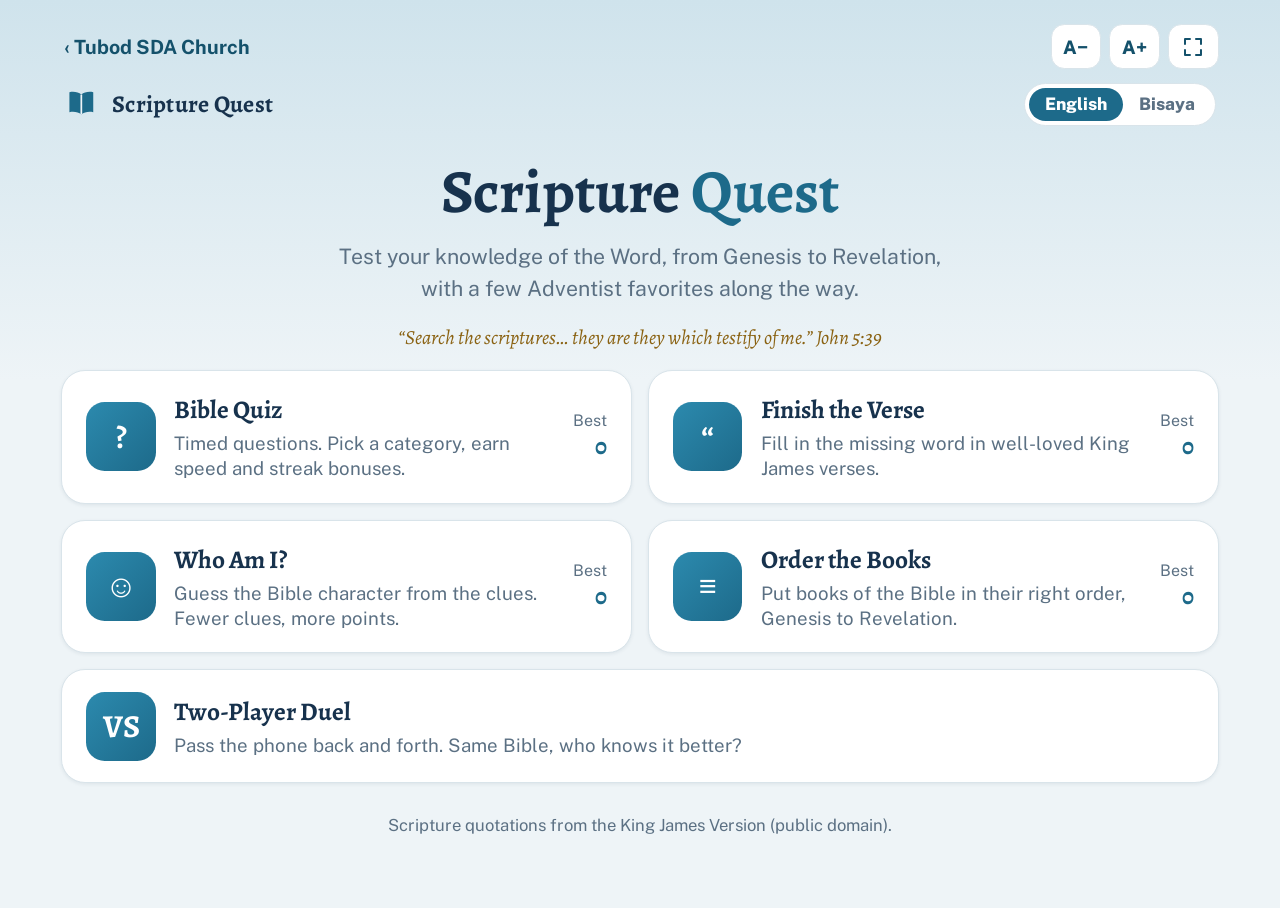
==== commit 93d33374: "Add files via upload" ====
--- a/bible-game.html
+++ b/bible-game.html
@@ -124,6 +124,24 @@
 .btnrow{display:flex;gap:10px;justify-content:center;flex-wrap:wrap;margin-top:8px}
 .acts{font-family:'Alegreya',serif;font-style:italic;color:var(--muted);margin:10px 0 0;font-size:15px}
 @media (prefers-reduced-motion:reduce){*{animation:none!important;transition:none!important}}
+
+/* Wide screens: use the width, keep the height short */
+@media (min-width:900px){
+  .wrap{max-width:900px}
+  .opts{grid-template-columns:1fr 1fr}
+  .modes{grid-template-columns:1fr 1fr}
+  .modes .mode:last-child:nth-child(odd){grid-column:1/-1}
+  .cats{grid-template-columns:1fr 1fr}
+  .hero{padding-bottom:14px}
+}
+
+/* Fit to screen controls */
+.barrow{display:flex;align-items:center;justify-content:space-between;gap:8px;margin-bottom:2px;min-height:38px}
+.vctl{display:flex;gap:6px;margin-left:auto}
+.vctl button{min-width:38px;height:34px;padding:0 8px;border-radius:10px;border:1px solid rgba(255,255,255,.25);background:rgba(255,255,255,.12);color:#f3eedb;font-weight:800;font-size:14px;display:grid;place-items:center}
+.vctl button:hover{background:rgba(255,255,255,.22)}
+.vctl svg{width:18px;height:18px}
+.vctl button[hidden]{display:none}
 
 /* Language switch */
 .lang{display:flex;background:rgba(255,255,255,.1);border:1px solid rgba(255,255,255,.22);border-radius:999px;padding:3px}
@@ -207,11 +225,13 @@
 .slot.good{border-color:var(--ok)}.slot.bad{border-color:var(--bad)}
 .who-big{color:var(--accent)}
 .fb .pts{color:var(--gold-d)}
+.vctl button{background:#fff;border:1px solid var(--line);color:var(--accent-d)}
+.vctl button:hover{background:#F4F8FA}
 </style>
 </head>
 <body>
 <div class="wrap">
-  <a class="churchbar" href="index.html">&#8249; <span id="backTxt">Tubod SDA Church</span></a>
+  <div class="barrow"><a class="churchbar" href="index.html">&#8249; Tubod SDA Church</a><div class="vctl"><button id="szDown" data-act="szdown" aria-label="Smaller">A&#8722;</button><button id="szUp" data-act="szup" aria-label="Bigger">A+</button><button id="fsBtn" data-act="full" aria-label="Full screen"><svg viewBox="0 0 24 24" fill="none" stroke="currentColor" stroke-width="2" stroke-linecap="round" stroke-linejoin="round" aria-hidden="true"><path d="M4 9V4h5M20 9V4h-5M4 15v5h5M20 15v5h-5"/></svg></button></div></div>
   <div class="top">
     <div class="brand">
       <svg viewBox="0 0 32 32" aria-hidden="true"><path d="M16 7c-2.6-2.2-6.6-3-11-2.2v18.4c4.4-.8 8.4 0 11 2.2 2.6-2.2 6.6-3 11-2.2V4.8C22.600 4 18.600 4.800 16 7z" fill="#1D6A8A"/><path d="M16 7v18.400" stroke="#EEF4F7" stroke-width="1.600" fill="none"/></svg>
@@ -532,7 +552,8 @@
     points: 'points', correctL: 'Correct', bestStreakL: 'Best streak', yourBest: 'Your best', newBest: 'New personal best!',
     playAgain: 'Play again', winner: n => `${n} wins!`, tie: 'It’s a tie!',
     acts: '“These were more noble… in that they… searched the scriptures daily.” Acts 17:11',
-    verseNote: ''
+    verseNote: '',
+    fullscreen: 'Full screen', exitFull: 'Leave full screen', bigger: 'Bigger', smaller: 'Smaller'
   },
   ceb: {
     heroP: 'Sulayi ang imong nahibaloan sa Pulong sa Dios, gikan sa Genesis hangtod sa Pinadayag, uban ang pipila ka paborito sa mga Adventista.',
@@ -559,7 +580,8 @@
     points: 'puntos', correctL: 'Husto', bestStreakL: 'Labing taas nga sunodsunod', yourBest: 'Imong labing taas', newBest: 'Bag-ong labing taas nga puntos!',
     playAgain: 'Duwa pag-usab', winner: n => `${n} ang midaog!`, tie: 'Patas!',
     acts: 'Ang mga taga-Berea nagsusi sa mga Kasulatan matag adlaw — Binuhatan 17:11',
-    verseNote: 'Ang mga bersikulo naa sa English (KJV).'
+    verseNote: 'Ang mga bersikulo naa sa English (KJV).',
+    fullscreen: 'Tibuok screen', exitFull: 'Gawas sa tibuok screen', bigger: 'Mas dako', smaller: 'Mas gamay'
   }
 };
 let LANG = store.get('lang', 'en'); if (LANG !== 'ceb') LANG = 'en';
@@ -588,7 +610,41 @@
   langBox.hidden = !onHome;
   langBox.querySelectorAll('button').forEach(b => b.classList.toggle('on', b.dataset.lang === LANG));
   document.documentElement.lang = LANG === 'ceb' ? 'ceb' : 'en';
-}
+  labelControls();
+}
+
+/* ---------- Fit to screen, bigger/smaller text, full screen ---------- */
+const wrapEl = document.querySelector('.wrap');
+const fsBtn = document.getElementById('fsBtn');
+const docEl = document.documentElement;
+const canFull = !!(docEl.requestFullscreen || docEl.webkitRequestFullscreen) && document.fullscreenEnabled !== false;
+const isFull = () => !!(document.fullscreenElement || document.webkitFullscreenElement);
+let ADJ = Number(store.get('adj', 1)); if (!(ADJ >= 0.8 && ADJ <= 1.6)) ADJ = 1;
+function fit() {
+  /* grow the whole game to fill big windows; phones stay as they are */
+  const wide = window.innerWidth >= 900;
+  const auto = Math.max(1, Math.min(window.innerWidth / (wide ? 960 : 700), window.innerHeight / 620, 2.2));
+  wrapEl.style.zoom = (auto * ADJ).toFixed(3);
+}
+function labelControls() {
+  const set = (id, key) => { const b = document.getElementById(id); if (b) { b.title = t(key); b.setAttribute('aria-label', t(key)); } };
+  set('szUp', 'bigger'); set('szDown', 'smaller'); set('fsBtn', isFull() ? 'exitFull' : 'fullscreen');
+}
+function toggleFull() {
+  try {
+    if (isFull()) { (document.exitFullscreen || document.webkitExitFullscreen).call(document); }
+    else { const p = (docEl.requestFullscreen || docEl.webkitRequestFullscreen).call(docEl); if (p && p.catch) p.catch(() => {}); }
+  } catch (e) {}
+}
+function resize(step) {
+  ADJ = Math.min(1.6, Math.max(0.8, Math.round((ADJ + step) * 10) / 10));
+  store.set('adj', ADJ); fit();
+}
+if (fsBtn && !canFull) fsBtn.hidden = true;
+window.addEventListener('resize', fit);
+document.addEventListener('fullscreenchange', () => { labelControls(); fit(); });
+document.addEventListener('webkitfullscreenchange', () => { labelControls(); fit(); });
+fit();
 
 /* ---------- Home and setup ---------- */
 function renderHome() {
@@ -986,6 +1042,9 @@
   else if (a === 'check') checkBooks();
   else if (a === 'next') next();
   else if (a === 'again') startGame(S.mode, S.cat, S.names);
+  else if (a === 'szup') resize(0.1);
+  else if (a === 'szdown') resize(-0.1);
+  else if (a === 'full') toggleFull();
 });
 
 renderHome();
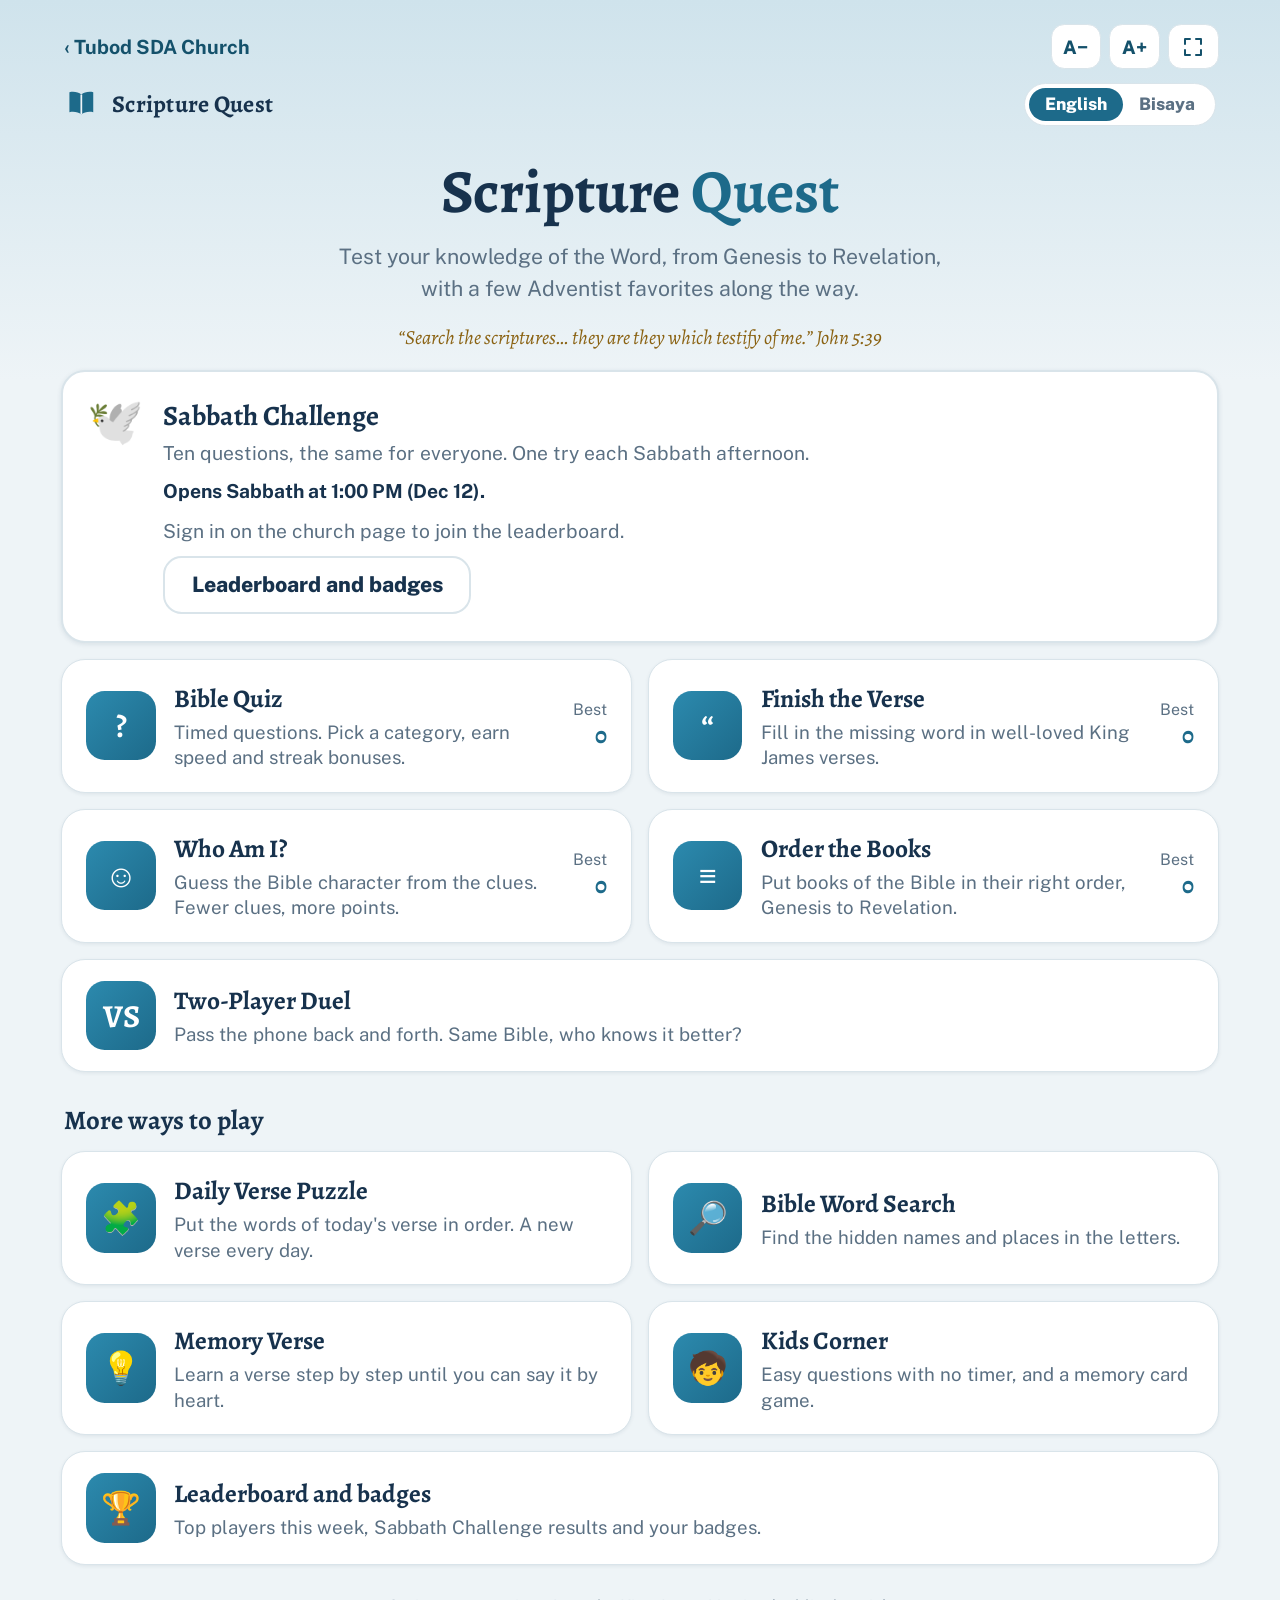
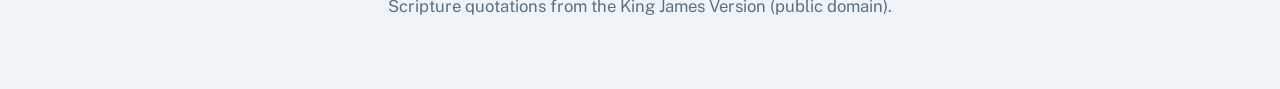
==== commit b1ba2640: "Add files via upload" ====
--- a/bible-game.html
+++ b/bible-game.html
@@ -8,6 +8,7 @@
 <link rel="manifest" href="manifest.json">
 <link rel="icon" href="icon-192.png">
 <link rel="apple-touch-icon" href="icon-192.png">
+<script src="config.js"></script>
 <link rel="preconnect" href="https://fonts.googleapis.com">
 <link href="https://fonts.googleapis.com/css2?family=Alegreya:wght@500;700&family=Public+Sans:wght@400;500;600;700;800&display=swap" rel="stylesheet">
 <style>
@@ -227,6 +228,114 @@
 .fb .pts{color:var(--gold-d)}
 .vctl button{background:#fff;border:1px solid var(--line);color:var(--accent-d)}
 .vctl button:hover{background:#F4F8FA}
+/* ---- new games ---- */
+.sec-t{font-size:20px;margin:22px 2px 10px;color:var(--ink)}
+.mode.admin .ico{background:linear-gradient(135deg,#D79A22,#8A6212)}
+.eyebrow{font-size:12.5px;font-weight:800;letter-spacing:.06em;text-transform:uppercase;color:var(--accent-d);margin:0 0 8px}
+.note-s{font-size:13.5px;color:var(--muted);margin:8px 0 0}
+.note-s.ok{color:var(--ok);font-weight:700}
+.save-slot{min-height:8px;margin-top:6px}
+.newbadge{display:flex;gap:10px;align-items:center;justify-content:center;background:#FBF1D9;border:1px solid var(--gold);border-radius:12px;padding:8px 12px;margin-top:8px;font-size:15px}
+.newbadge span{font-size:26px}
+.chal{display:flex;gap:14px;align-items:flex-start;margin-bottom:12px;border:2px solid var(--line)}
+.chal.live{border-color:var(--gold);background:linear-gradient(180deg,#FFF9EA,#fff)}
+.chal-ico{font-size:34px;line-height:1}
+.chal-b{flex:1;min-width:0}
+.chal-b h2{font-size:21px}
+.chal-b p{margin:4px 0 0;color:var(--muted);font-size:14.5px;line-height:1.4}
+.chal-b .chal-l{color:var(--ink);font-weight:700;margin:8px 0 10px}
+.pause{text-align:center}
+.pause-ico{font-size:44px;margin-bottom:6px}
+.pause .primary,.res .primary,.card a.primary{text-decoration:none;display:inline-block}
+.lb{list-style:none;margin:10px 0 0;padding:0;display:flex;flex-direction:column;gap:6px}
+.lb li{display:flex;align-items:center;gap:10px;background:#F7FAFB;border:1px solid var(--line);border-radius:12px;padding:8px 12px}
+.lb li.me{border-color:var(--accent);background:#EAF3F7}
+.lb-n{width:30px;text-align:center;font-weight:800;color:var(--muted)}
+.lb-name{flex:1;min-width:0;overflow-wrap:anywhere;font-weight:700}
+.lb-name small{color:var(--muted);font-weight:600}
+.lb b{color:var(--accent-d);white-space:nowrap}
+.lb.big li{font-size:22px;padding:12px 16px}
+.lb-sub{font-size:16px;margin-top:16px;color:var(--muted)}
+.badges{display:grid;grid-template-columns:repeat(auto-fill,minmax(140px,1fr));gap:10px;margin-top:12px}
+.badge{border:1px dashed var(--line);border-radius:14px;padding:10px;text-align:center;opacity:.5;filter:grayscale(1)}
+.badge.on{opacity:1;filter:none;border:1px solid var(--gold);background:#FFF9EA}
+.badge span{font-size:30px;display:block}
+.badge b{display:block;font-size:14px;margin-top:4px}
+.badge small{display:block;font-size:12px;color:var(--muted);margin-top:2px;line-height:1.3}
+.pz-line{min-height:64px;font-family:'Alegreya',Georgia,serif;font-size:21px;line-height:1.5;padding:10px 12px;border-radius:12px;background:#F7FAFB;border:1px solid var(--line);margin-bottom:10px}
+.pz-caret{display:inline-block;width:2px;height:1.1em;background:var(--accent);vertical-align:middle;animation:blink 1s steps(1) infinite}
+@keyframes blink{50%{opacity:0}}
+.pz-chips{display:flex;flex-wrap:wrap;gap:8px}
+.chip{background:#fff;border:2px solid var(--line);border-radius:12px;padding:10px 14px;font-weight:700;font-size:17px}
+.chip:hover{border-color:var(--accent)}
+.shake{animation:shake .35s;border-color:var(--bad)!important;background:var(--bad-bg)}
+@keyframes shake{25%{transform:translateX(-5px)}75%{transform:translateX(5px)}}
+.vq{margin:12px 0;padding:12px 14px;border-left:4px solid var(--accent);background:#F7FAFB;border-radius:0 12px 12px 0;font-family:'Alegreya',Georgia,serif;font-size:19px;line-height:1.5;text-align:left}
+.vq cite{display:block;font-style:normal;font-family:'Public Sans',sans-serif;font-size:13.5px;font-weight:800;color:var(--accent-d);margin-top:6px}
+.vq u.miss{text-decoration:underline wavy var(--bad);text-underline-offset:4px;color:var(--bad)}
+.ws-grid{display:grid;grid-template-columns:repeat(var(--n),1fr);gap:3px;margin:8px 0;touch-action:none;user-select:none;-webkit-user-select:none}
+.ws-c{aspect-ratio:1;border:1px solid var(--line);background:#fff;border-radius:6px;font-weight:800;font-size:clamp(13px,3.6vw,20px);padding:0;display:grid;place-items:center;color:var(--ink)}
+.ws-c.sel,.ws-c.drag{background:#FBF1D9;border-color:var(--gold)}
+.ws-c.found{background:var(--accent);color:#fff;border-color:var(--accent)}
+.ws-c.shown{background:#E3F0F5;border-color:var(--accent)}
+.ws-count{font-weight:800;margin:6px 0}
+.ws-words{display:flex;flex-wrap:wrap;gap:6px}
+.ws-words span{background:#F7FAFB;border:1px solid var(--line);border-radius:999px;padding:4px 10px;font-size:14px;font-weight:700}
+.ws-words span.done{text-decoration:line-through;color:var(--muted);background:#E3F2EA;border-color:#b7e0c9}
+.mv-text{font-family:'Alegreya',Georgia,serif;font-size:22px;line-height:1.6;margin:6px 0 12px}
+.mv-text.mono{font-family:ui-monospace,Menlo,Consolas,monospace;font-size:18px;letter-spacing:.04em}
+.mvb{border:0;border-bottom:3px solid var(--accent);background:#EAF3F7;border-radius:4px 4px 0 0;padding:0 4px;font:inherit;color:var(--accent-d);min-width:2.5em}
+.mv-in{width:100%;border:2px solid var(--line);border-radius:12px;padding:12px;font:inherit;font-size:17px;line-height:1.5;resize:vertical}
+.mv-in:focus{outline:none;border-color:var(--accent)}
+.kids{text-align:center}
+.kids-menu{display:grid;gap:12px;margin-top:14px}
+.kbig{display:flex;flex-direction:column;align-items:center;gap:4px;background:#fff;border:2px solid var(--line);border-radius:18px;padding:18px}
+.kbig:hover{border-color:var(--accent)}
+.kbig span{font-size:40px}
+.kbig b{font-size:20px}
+.kbig small{color:var(--muted)}
+.kq{font-size:clamp(22px,5.5vw,28px);line-height:1.35;margin:8px 0 16px}
+.kopts{display:grid;gap:12px}
+.kopt{background:#fff;border:3px solid var(--line);border-radius:18px;padding:18px;font-size:clamp(19px,5vw,23px);font-weight:800}
+.kopt:hover:not(:disabled){border-color:var(--accent)}
+.kopt.right{border-color:var(--ok);background:var(--ok-bg)}
+.kopt.wrong{border-color:var(--bad);background:var(--bad-bg);opacity:.7}
+.kmsg{font-size:21px;font-weight:800;margin:14px 0 8px;color:var(--bad)}
+.kmsg.ok{color:var(--ok)}
+.kstars{font-size:34px;letter-spacing:4px}
+.cards{display:grid;grid-template-columns:repeat(4,1fr);gap:8px;margin-top:8px}
+.mcard{aspect-ratio:3/4;border-radius:14px;border:2px solid var(--line);background:linear-gradient(135deg,#2C8AAE,#1D6A8A);color:#fff;display:flex;flex-direction:column;align-items:center;justify-content:center;gap:4px;padding:4px}
+.mcard .back{font-size:26px;opacity:.85}
+.mcard.up{background:#fff;color:var(--ink)}
+.mcard.up span{font-size:clamp(26px,8vw,40px)}
+.mcard.up small{font-size:clamp(10px,2.8vw,13px);font-weight:700;line-height:1.1}
+.mcard.got{border-color:var(--ok);background:var(--ok-bg)}
+.lbl{font-weight:800;margin:14px 0 6px}
+.seg{display:flex;gap:6px;flex-wrap:wrap}
+.seg button{min-width:52px;background:#fff;border:2px solid var(--line);border-radius:12px;padding:8px 12px;font-weight:800}
+.seg button.on{background:var(--accent);border-color:var(--accent);color:#fff}
+.hchk{display:flex;gap:8px;align-items:center;margin-top:12px;font-weight:700}
+.hchk input{width:20px;height:20px}
+body.hosting .wrap{max-width:1200px}
+.hboard{display:flex;gap:8px;flex-wrap:wrap;margin-bottom:10px}
+.hboard div{flex:1;min-width:120px;background:#fff;border:1px solid var(--line);border-radius:14px;padding:8px 12px;display:flex;justify-content:space-between;align-items:center;gap:8px}
+.hboard b{overflow-wrap:anywhere}
+.hboard span{font-family:'Alegreya',serif;font-size:clamp(22px,3vw,34px);color:var(--accent);font-weight:700}
+.host .hq{font-size:clamp(24px,3.6vw,46px);line-height:1.25;margin:6px 0 16px}
+.host .eyebrow{font-size:clamp(13px,1.5vw,18px)}
+.host .eyebrow .low,.eyebrow.low{color:var(--bad)}
+.hopts{display:grid;gap:10px}
+@media (min-width:720px){.hopts{grid-template-columns:1fr 1fr}}
+.hopt{display:flex;gap:12px;align-items:center;background:#fff;border:2px solid var(--line);border-radius:16px;padding:14px 16px;font-size:clamp(18px,2.4vw,30px);font-weight:700}
+.hopt b{flex:none;width:1.6em;height:1.6em;border-radius:50%;display:grid;place-items:center;background:#E3F0F5;color:var(--accent-d)}
+.hopt.right{border-color:var(--ok);background:var(--ok-bg)}
+.hopt.right b{background:var(--ok);color:#fff}
+.hopt.dim{opacity:.4}
+.href{font-weight:800;color:var(--accent-d);font-size:clamp(15px,1.8vw,22px);margin:12px 0 0}
+.hteams{display:flex;gap:8px;flex-wrap:wrap;margin-bottom:12px}
+.hteams button{background:#fff;border:2px solid var(--line);border-radius:14px;padding:12px 16px;font-weight:800;font-size:clamp(15px,1.8vw,22px)}
+.hteams button.on{background:var(--ok);border-color:var(--ok);color:#fff}
+@media (prefers-reduced-motion:reduce){.shake,.pz-caret{animation:none}}
 </style>
 </head>
 <body>
@@ -353,7 +462,80 @@
   Q('sb', 'According to John 1:1–3, who made all things?', 'The Word, who is Jesus', ['The angels', 'The prophets', 'Nature itself'], 'John 1:1–3', '“All things were made by him.” Jesus is our Creator and our Saviour.'),
   Q('sb', 'What does Hebrews 4:9 say remains for the people of God?', 'A rest', ['A temple', 'A kingdom', 'A sacrifice'], 'Hebrews 4:9', 'Many Bible students see Sabbath-keeping in this verse, a rest that still remains.'),
   Q('ah', 'Which co-founder of the Adventist Church wrote the book “Steps to Christ”?', 'Ellen G. White', ['Joseph Bates', 'J. N. Andrews', 'Uriah Smith'], 'Adventist history', 'It is a much-loved introduction to the love of Jesus.'),
-  Q('ah', 'What is the highest level of Seventh-day Adventist church organization called?', 'The General Conference', ['The Synod', 'The Diocese', 'The Presbytery'], 'Adventist history', 'Local churches unite in conferences, and together they form one worldwide family.')
+  Q('ah', 'What is the highest level of Seventh-day Adventist church organization called?', 'The General Conference', ['The Synod', 'The Diocese', 'The Presbytery'], 'Adventist history', 'Local churches unite in conferences, and together they form one worldwide family.'),
+  /* Even more questions */
+  Q('ot', 'Who was Moses’ brother, who spoke to Pharaoh for him?', 'Aaron', ['Joshua', 'Caleb', 'Eleazar'], 'Exodus 4:14–16', 'God sent Aaron to speak for Moses, because Moses felt he did not speak well.'),
+  Q('ot', 'Which city’s walls fell after Israel marched around it for seven days?', 'Jericho', ['Ai', 'Bethel', 'Hebron'], 'Joshua 6:15–20', 'On the seventh day they marched seven times, shouted, and the wall fell flat.'),
+  Q('ot', 'Which woman prayed for a son and then gave him to serve God at the tabernacle?', 'Hannah', ['Sarah', 'Rachel', 'Rebekah'], '1 Samuel 1:10–11, 27–28', 'Her son was Samuel, who grew up serving the LORD.'),
+  Q('ot', 'Who said to Naomi, “Thy people shall be my people, and thy God my God”?', 'Ruth', ['Orpah', 'Esther', 'Rahab'], 'Ruth 1:16', 'Ruth, a Moabite, chose to follow the true God and became an ancestor of King David.'),
+  Q('ot', 'How many sons did Jacob have?', 'Twelve', ['Ten', 'Seven', 'Fourteen'], 'Genesis 35:22–26', 'His twelve sons became the twelve tribes of Israel.'),
+  Q('ot', 'In which garden did God place Adam and Eve?', 'Eden', ['Gethsemane', 'Carmel', 'Goshen'], 'Genesis 2:8', 'God planted the garden eastward in Eden and put the man there.'),
+  Q('ot', 'On Mount Carmel, which prophet challenged the prophets of Baal?', 'Elijah', ['Elisha', 'Isaiah', 'Samuel'], '1 Kings 18:36–39', 'Fire fell from heaven, and the people cried, “The LORD, he is the God.”'),
+  Q('ot', 'Who led the rebuilding of Jerusalem’s walls, finished in just 52 days?', 'Nehemiah', ['Ezra', 'Zerubbabel', 'Haggai'], 'Nehemiah 6:15', 'Nehemiah prayed and planned, and the people worked together with all their heart.'),
+  Q('ot', 'Who lost his children and wealth, yet said, “The LORD gave, and the LORD hath taken away”?', 'Job', ['Jacob', 'Hezekiah', 'Jeremiah'], 'Job 1:21', 'Job kept his faith, and God later restored his fortunes.'),
+  Q('ot', 'What did God ask Israel to build so that He could live among them?', 'A sanctuary', ['A palace', 'A great wall', 'A stone tower'], 'Exodus 25:8', 'The sanctuary taught Israel about God’s presence and His plan to save sinners.'),
+  Q('ot', 'What did the people try to build at Babel to reach heaven?', 'A tower', ['A bridge', 'A great wall', 'An altar'], 'Genesis 11:4–8', 'God confused their language, and they scattered over the whole earth.'),
+  Q('ot', 'Who was Jacob’s twin brother?', 'Esau', ['Laban', 'Ishmael', 'Reuben'], 'Genesis 25:24–26', 'Esau sold his birthright for a bowl of stew.'),
+  Q('ot', 'Which prophet prayed that his servant’s eyes would be opened to see horses and chariots of fire?', 'Elisha', ['Elijah', 'Isaiah', 'Jeremiah'], '2 Kings 6:15–17', 'Elisha said, “They that be with us are more than they that be with them.”'),
+  Q('ot', 'With only 300 men, what did Gideon’s soldiers carry into battle against Midian?', 'Trumpets, pitchers, and torches', ['Swords and shields', 'Slings and stones', 'Chariots and spears'], 'Judges 7:16–21', 'God gave the victory so Israel would know the power was His.'),
+  Q('nt', 'Which angel announced to Mary that she would bear Jesus?', 'Gabriel', ['Michael', 'Raphael', 'Uriel'], 'Luke 1:26–31', 'Gabriel said, “Thou shalt call his name JESUS.”'),
+  Q('nt', 'What gifts did the wise men bring to the child Jesus?', 'Gold, frankincense, and myrrh', ['Silver, wine, and oil', 'Bread, fish, and honey', 'Wool, spices, and salt'], 'Matthew 2:11', 'They worshipped Him and opened their treasures.'),
+  Q('nt', 'Who betrayed Jesus to His enemies for thirty pieces of silver?', 'Judas Iscariot', ['Thomas', 'Andrew', 'Bartholomew'], 'Matthew 26:14–16', 'Judas felt sorry afterward, but it was too late to undo it.'),
+  Q('nt', 'Who stopped to help the wounded man in Jesus’ story of the Good Samaritan?', 'A Samaritan', ['A priest', 'A Levite', 'A Pharisee'], 'Luke 10:30–37', 'Jesus ended the story with, “Go, and do thou likewise.”'),
+  Q('nt', 'What did Jesus say to the stormy sea on Lake Galilee?', '“Peace, be still”', ['“Come forth”', '“Let there be light”', '“Follow me”'], 'Mark 4:39', 'The wind stopped and there was a great calm.'),
+  Q('nt', 'Which apostle wrote the most letters in the New Testament?', 'Paul', ['Peter', 'John', 'James'], 'Romans 1:1', 'Paul wrote to churches and friends from many places, even from prison.'),
+  Q('nt', 'Which disciple stepped out of the boat and walked on water toward Jesus?', 'Peter', ['John', 'Andrew', 'James'], 'Matthew 14:28–31', 'Peter began to sink when he looked at the waves, and Jesus caught him.'),
+  Q('nt', 'Which Gospel was written by a former tax collector?', 'Matthew', ['Mark', 'Luke', 'John'], 'Matthew 9:9', 'Jesus called Matthew from his tax booth, and he left everything to follow Him.'),
+  Q('nt', 'What appeared above the disciples’ heads on the Day of Pentecost?', 'Tongues like fire', ['Doves of light', 'A rainbow', 'A pillar of cloud'], 'Acts 2:1–4', 'They were filled with the Holy Spirit and began to speak in other languages.'),
+  Q('nt', 'Who was the Roman governor who ordered Jesus to be crucified?', 'Pontius Pilate', ['Caesar Augustus', 'Felix', 'Festus'], 'Matthew 27:24–26', 'Pilate washed his hands, yet he still gave the order.'),
+  Q('nt', 'Which companion sang praises with Paul in the prison at Philippi?', 'Silas', ['Timothy', 'Barnabas', 'Luke'], 'Acts 16:25–26', 'An earthquake opened the doors, and the jailer believed.'),
+  Q('nt', 'How many times did Jesus say we should forgive someone who wrongs us?', 'Seventy times seven', ['Seven times', 'Three times', 'Only once'], 'Matthew 18:21–22', 'Forgiveness has no limit.'),
+  Q('nt', 'What did the father do when he saw his lost son coming home?', 'He ran and embraced him', ['He sent him away', 'He waited at the house', 'He asked for payment'], 'Luke 15:20', 'The father welcomed his son with a robe, a ring, and a feast.'),
+  Q('nt', 'Who wrote the book of Acts?', 'Luke', ['Peter', 'Paul', 'John'], 'Acts 1:1–2', 'Luke addressed both his Gospel and Acts to Theophilus.'),
+  Q('nt', 'Who was the father of John the Baptist?', 'Zacharias', ['Joseph', 'Simeon', 'Nicodemus'], 'Luke 1:13', 'The angel told Zacharias that his wife Elizabeth would bear a son.'),
+  Q('pr', 'In Daniel 3, what was everyone commanded to do when the music played?', 'Bow down to the golden image', ['Offer a lamb on the altar', 'Sing the king’s birthday song', 'Bring gifts to the queen'], 'Daniel 3:4–6', 'Shadrach, Meshach, and Abednego refused to bow and were thrown into the furnace.'),
+  Q('pr', 'In Daniel 4, what happened to King Nebuchadnezzar because of his pride?', 'He lived like an animal in the field', ['He was sent to prison in Egypt', 'He was struck blind in his palace', 'He lost his kingdom to his son'], 'Daniel 4:31–37', 'His reason returned after a time, and he honoured the Most High.'),
+  Q('pr', 'In Daniel 6, who tricked King Darius into signing the decree against praying?', 'Jealous officials', ['Daniel’s three friends', 'The queen mother', 'The temple priests of Judah'], 'Daniel 6:4–9', 'They could find no fault in Daniel except his faithfulness to God.'),
+  Q('pr', 'In Daniel 2, what were the feet of the great image made of?', 'Iron mixed with clay', ['Pure gold', 'Brass and silver', 'Wood and stone'], 'Daniel 2:33, 41–43', 'The mixed feet show a divided world, until God’s kingdom comes.'),
+  Q('pr', 'In Daniel 2, which kingdom did the chest and arms of silver stand for?', 'Medo-Persia', ['Babylon', 'Greece', 'Rome'], 'Daniel 2:32, 39', 'Daniel 8:20 names the kings of Media and Persia.'),
+  Q('pr', 'On which day did John say he was “in the Spirit” when he received Revelation?', 'The Lord’s day', ['The Passover', 'Pentecost', 'The Day of Atonement'], 'Revelation 1:10', 'Adventists see this as the Sabbath, which Scripture calls the Lord’s day (Isaiah 58:13).'),
+  Q('pr', 'To which church did Jesus say, “Behold, I stand at the door, and knock”?', 'Laodicea', ['Ephesus', 'Smyrna', 'Sardis'], 'Revelation 3:14, 20', 'Jesus promises to come in and share a meal with anyone who opens the door.'),
+  Q('pr', 'How many are sealed from the tribes of Israel in Revelation 7?', '144,000', ['7,000', '24,000', '1,000'], 'Revelation 7:4', 'They are marked with God’s seal on their foreheads.'),
+  Q('pr', 'In Revelation 21:4, what will God wipe away from our eyes?', 'All tears', ['All dust', 'All sleep', 'All shadows'], 'Revelation 21:4', 'There will be no more death, sorrow, crying, or pain.'),
+  Q('pr', 'In Revelation 22:1, what did John see coming out of the throne of God?', 'A pure river of the water of life', ['A golden stairway', 'A flaming sword', 'A mighty wind'], 'Revelation 22:1', 'On both sides of the river stood the tree of life.'),
+  Q('pr', 'In Daniel 7:13–14, who comes with the clouds of heaven to receive an everlasting kingdom?', 'One like the Son of man', ['The little horn', 'The fourth beast', 'A great eagle'], 'Daniel 7:13–14', 'Jesus used this same title for Himself when He spoke of His return.'),
+  Q('pr', 'Whom does the first angel of Revelation 14 call us to worship?', 'Him who made heaven, earth, the sea, and the springs of water', ['The prophets and apostles', 'The kings of the earth', 'The seven churches'], 'Revelation 14:6–7', 'This points back to Creation and the Sabbath commandment.'),
+  Q('pr', 'In Revelation 5, who is found worthy to open the scroll with seven seals?', 'The Lamb', ['An angel', 'Moses', 'Michael'], 'Revelation 5:5–9', 'The Lion of Judah is also the Lamb who was slain.'),
+  Q('pr', 'In Daniel 9, what did Daniel do when he understood that the seventy years were ending?', 'He prayed and confessed his people’s sins', ['He built a new temple', 'He led the people home', 'He wrote to King Cyrus'], 'Daniel 9:2–5', 'The angel Gabriel came while Daniel was still praying.'),
+  Q('sb', 'On which day of Creation Week did God place the sun, moon, and stars in the sky?', 'The fourth day', ['The second day', 'The sixth day', 'The first day'], 'Genesis 1:14–19', 'Light came first, and on the fourth day the sun, moon, and stars were set in the heavens.'),
+  Q('sb', 'Paul calls which commandment “the first commandment with promise”?', 'Honour thy father and mother', ['Remember the Sabbath day', 'Thou shalt not steal', 'Thou shalt not kill'], 'Ephesians 6:2–3', 'The promise is that it may be well with you and you may live long on the earth.'),
+  Q('sb', 'What did God breathe into Adam’s nostrils to make him a living soul?', 'The breath of life', ['The Holy Spirit', 'A new name', 'Wisdom'], 'Genesis 2:7', 'God formed Adam from the dust, then breathed life into him.'),
+  Q('sb', 'In John 14:3, Jesus promised, “I will come again, and…” what?', 'Receive you unto myself', ['Build a temple in Jerusalem', 'Give you great riches', 'Make you kings on earth'], 'John 14:3', 'Jesus’ promise is the blessed hope of every Christian.'),
+  Q('sb', 'According to Exodus 20:11, why did the LORD bless the Sabbath day?', 'He rested after making heaven and earth', ['Adam had sinned', 'The flood had ended', 'Jacob was born'], 'Exodus 20:11', 'The Sabbath is a memorial of Creation.'),
+  Q('sb', 'According to Ephesians 2:8, we are saved by what?', 'Grace, through faith', ['Our good works', 'Keeping family traditions', 'Being born into a Christian home'], 'Ephesians 2:8–9', 'Salvation is God’s gift, not something we earn.'),
+  Q('sb', 'In the Lord’s Prayer, what words follow “Our Father which art in heaven”?', 'Hallowed be thy name', ['Give us this day our daily bread', 'Thy kingdom come', 'Forgive us our debts'], 'Matthew 6:9', 'Jesus taught us to begin prayer by honouring God.'),
+  Q('sb', 'Hebrews 11:6 says that without faith it is impossible to do what?', 'Please God', ['Fast and pray', 'Read the Bible', 'Give offerings'], 'Hebrews 11:6', 'Faith means trusting that God is real and that He rewards those who seek Him.'),
+  Q('sb', 'According to Matthew 6:33, what should we seek first?', 'The kingdom of God and His righteousness', ['Wealth and honour', 'Wisdom and long life', 'A good name'], 'Matthew 6:33', 'Jesus promised that everything else we need will be added to us.'),
+  Q('sb', 'According to 1 John 4:8, God is what?', 'Love', ['Hidden', 'Distant', 'Angry'], '1 John 4:8', 'God showed His love by sending Jesus (1 John 4:9).'),
+  Q('sb', 'Psalm 119:105 says God’s word is a lamp to our what?', 'Feet', ['Hands', 'Ears', 'Home'], 'Psalm 119:105', 'The Bible lights the path so we can see where to walk.'),
+  Q('sb', 'Malachi 3:10 says to bring all the tithes into the what?', 'Storehouse', ['Marketplace', 'Palace', 'Wilderness'], 'Malachi 3:10', 'God promises to open the windows of heaven with blessing.'),
+  Q('sb', 'What did Peter say to do to receive the gift of the Holy Spirit?', 'Repent and be baptized', ['Buy it with offerings', 'Fast for forty days', 'Build a church'], 'Acts 2:38', 'About three thousand were baptized that day (Acts 2:41).'),
+  Q('sb', 'What did Jesus do for His disciples at the Last Supper to show humble service?', 'Washed their feet', ['Anointed their heads', 'Gave them new robes', 'Cooked them fish'], 'John 13:4–15', 'Jesus said, “I have given you an example.” Adventists keep this as the ordinance of humility.'),
+  Q('ah', 'Who was elected the first president of the General Conference in 1863?', 'John Byington', ['James White', 'Joseph Bates', 'J. N. Andrews'], 'Adventist history', 'Byington was a Methodist minister before he joined the Adventists.'),
+  Q('ah', 'In which Michigan city did early Adventists have their headquarters and a famous sanitarium?', 'Battle Creek', ['Detroit', 'Lansing', 'Ann Arbor'], 'Adventist history', 'The church’s headquarters stayed in Battle Creek until 1903.'),
+  Q('ah', 'Who was Ellen G. White’s husband and a co-founder of the Adventist Church?', 'James White', ['John Byington', 'Hiram Edson', 'Uriah Smith'], 'Adventist history', 'James and Ellen led the early publishing work.'),
+  Q('ah', 'What is the name of the Adventist agency that helps people after disasters and in poverty?', 'ADRA', ['UNICEF', 'Red Cross', 'Caritas'], 'Adventist history', 'ADRA stands for Adventist Development and Relief Agency.'),
+  Q('ah', 'What is the Adventist weekly Bible study held on Sabbath morning called?', 'Sabbath School', ['Vacation Bible School', 'Prayer Meeting', 'Pathfinders'], 'Adventist history', 'Sabbath School has lesson study, mission stories, and songs for all ages.'),
+  Q('ah', 'Which Adventist youth club is for young people ages 10 to 15?', 'Pathfinders', ['Adventurers', 'Sabbath Scouts', 'Youth Guard'], 'Adventist history', 'Pathfinders learn leadership, outdoor skills, and service.'),
+  Q('ah', 'In what year did early Adventists choose the name “Seventh-day Adventist”?', '1860', ['1844', '1888', '1901'], 'Adventist history', 'The church was officially organized three years later, in 1863.'),
+  Q('ah', 'Who shared the seventh-day Sabbath with the Adventist group in Washington, New Hampshire, in 1844?', 'Rachel Oakes Preston', ['Ellen G. White', 'Clara Barton', 'Harriet Tubman'], 'Adventist history', 'She was a Seventh Day Baptist. Her witness led Pastor Frederick Wheeler to keep the Sabbath.'),
+  Q('ah', 'What is the name of the Adventist Church’s worldwide television network?', 'Hope Channel', ['Daystar', 'Trinity Broadcasting', 'Family Radio'], 'Adventist history', 'Hope Channel shares messages of hope in many languages around the world.'),
+  Q('ah', 'Which gift do Seventh-day Adventists believe was shown in the ministry of Ellen G. White?', 'The gift of prophecy', ['The gift of healing', 'The gift of tongues', 'The gift of miracles'], 'Adventist beliefs', 'Revelation 19:10 says the testimony of Jesus is the spirit of prophecy.'),
+  Q('ah', 'Which Adventist university in California is known for its medical center?', 'Loma Linda University', ['Andrews University', 'Oakwood University', 'Walla Walla University'], 'Adventist history', 'Loma Linda trains health professionals from all over the world.'),
+  Q('ah', 'Whose experience in a cornfield on October 23, 1844, led to a fresh understanding of the sanctuary?', 'Hiram Edson', ['William Miller', 'Joseph Bates', 'James White'], 'Adventist history', 'He realized Jesus had begun a new phase of ministry in the heavenly sanctuary instead of returning to earth.'),
+  Q('ah', 'Who was the first official Adventist missionary sent overseas, in 1874?', 'J. N. Andrews', ['Joseph Bates', 'John Byington', 'Uriah Smith'], 'Adventist history', 'He went to Switzerland.'),
+  Q('ah', 'Which doctor led the famous Battle Creek Sanitarium?', 'Dr. John Harvey Kellogg', ['Dr. Ben Carson', 'Dr. Charles Mayo', 'Dr. Jonas Salk'], 'Adventist history', 'The sanitarium promoted the Adventist message of health and wellness.'),
+  Q('ah', 'In what year did Adventist work begin in the Philippines?', '1905', ['1863', '1888', '1925'], 'Adventist history', 'Robert A. Caldwell arrived in Manila in 1905, and the first Filipino church was organized in 1911.')
 ];
 
 /* Fill-in-the-verse (King James Version) */
@@ -488,7 +670,79 @@
   ["Subay sa Juan 1:1–3, kinsa ang naglalang sa tanang butang?", "Ang Pulong, nga mao si Jesus", ["Ang mga anghel", "Ang mga propeta", "Ang kinaiyahan mismo"], "Ang tanang butang gibuhat pinaagi Kaniya. Si Jesus mao ang atong Magbubuhat ug Manluluwas."],
   ["Unsa ang giingon sa Hebreo 4:9 nga nahabilin alang sa katawhan sa Dios?", "Usa ka pahulay", ["Usa ka templo", "Usa ka gingharian", "Usa ka halad"], "Daghang estudyante sa Bibliya ang nakakita niini nga bersikulo sa pagtuman sa Igpapahulay."],
   ["Kinsa nga co-founder sa Simbahang Adventista ang nagsulat sa librong “Steps to Christ”?", "Ellen G. White", ["Joseph Bates", "J. N. Andrews", "Uriah Smith"], "Kini usa ka hinigugma nga pasiuna sa gugma ni Jesus."],
-  ["Unsa ang labing taas nga lebel sa organisasyon sa Simbahang Adventista?", "Ang General Conference", ["Ang Synod", "Ang Diocese", "Ang Presbytery"], "Ang mga lokal nga iglesia naghiusa sa mga conference, ug kining tanan nagkahiusa isip usa ka pamilya sa tibuok kalibotan."]
+  ["Unsa ang labing taas nga lebel sa organisasyon sa Simbahang Adventista?", "Ang General Conference", ["Ang Synod", "Ang Diocese", "Ang Presbytery"], "Ang mga lokal nga iglesia naghiusa sa mga conference, ug kining tanan nagkahiusa isip usa ka pamilya sa tibuok kalibotan."],
+  ["Kinsa ang igsoon ni Moises nga nagsulti alang kaniya ngadto kang Faraon?", "Aaron", ["Josue", "Caleb", "Eleazar"], "Gipadala sa Dios si Aaron aron mosulti alang kang Moises, kay gibati ni Moises nga dili siya maayong manulti."],
+  ["Hain nga siyudad ang mga paril nahugno human naglibot ang Israel niini sulod sa pito ka adlaw?", "Jerico", ["Ai", "Betel", "Hebron"], "Sa ikapitong adlaw pito ka higayon sila naglibot, misinggit, ug natumba ang paril."],
+  ["Hain nga babaye ang nag-ampo og anak ug human niini gihatag kini sa pag-alagad sa Dios sa tabernakulo?", "Ana", ["Sara", "Raquel", "Rebeca"], "Ang iyang anak mao si Samuel, nga midako nga nag-alagad sa Ginoo."],
+  ["Kinsa ang miingon kang Noemi, “Ang imong katawhan mao ang akong katawhan, ug ang imong Dios mao ang akong Dios”?", "Rut", ["Orpa", "Ester", "Rahab"], "Si Rut, usa ka Moabihanon, mipili sa pagsunod sa tinuod nga Dios ug nahimong katigulangan ni Haring David."],
+  ["Pila ang mga anak nga lalaki ni Jacob?", "Napulog duha", ["Napulo", "Pito", "Napulog upat"], "Ang iyang napulog duha ka anak nahimong napulog duha ka tribo sa Israel."],
+  ["Unsang tanaman ang gibutang sa Dios kang Adan ug Eva?", "Eden", ["Getsemani", "Carmelo", "Gosen"], "Gitanom sa Dios ang tanaman sa Eden sa sidlakan ug didto gibutang ang tawo."],
+  ["Sa Bukid sa Carmelo, hain nga propeta ang naghagit sa mga propeta ni Baal?", "Elias", ["Eliseo", "Isaias", "Samuel"], "Mitugpa ang kalayo gikan sa langit, ug misinggit ang katawhan, “Ang Ginoo, siya mao ang Dios.”"],
+  ["Kinsa ang nanguna sa pagtukod pag-usab sa mga paril sa Jerusalem, nga nahuman sulod lamang sa 52 ka adlaw?", "Nehemias", ["Esdras", "Zorobabel", "Ageo"], "Si Nehemias nag-ampo ug nagplano, ug ang katawhan nagtinabangay sa pagtrabaho sa tibuok nilang kasingkasing."],
+  ["Kinsa ang nawad-an og mga anak ug bahandi apan miingon, “Ang Ginoo ang naghatag, ug ang Ginoo ang nagkuha”?", "Job", ["Jacob", "Ezequias", "Jeremias"], "Nagpabilin nga matinud-anon si Job, ug sa ulahi gibalik sa Dios ang iyang mga bahandi."],
+  ["Unsay gisugo sa Dios sa Israel nga tukoron aron makapuyo Siya taliwala nila?", "Usa ka santuaryo", ["Usa ka palasyo", "Usa ka dakong paril", "Usa ka tore nga bato"], "Ang santuaryo nagtudlo sa Israel bahin sa presensya sa Dios ug sa Iyang plano sa pagluwas sa mga makasasala."],
+  ["Unsay gisulayan sa katawhan nga tukoron sa Babel aron makaabot sa langit?", "Usa ka tore", ["Usa ka tulay", "Usa ka dakong paril", "Usa ka halaran"], "Gikalibog sa Dios ang ilang pinulongan, ug nagkatibulaag sila sa tibuok yuta."],
+  ["Kinsa ang kaluha nga igsoon ni Jacob?", "Esau", ["Laban", "Ismael", "Ruben"], "Gibaligya ni Esau ang iyang katungod isip panganay alang sa usa ka panaksan nga sinabawan."],
+  ["Hain nga propeta ang nag-ampo nga maablihan ang mga mata sa iyang sulugoon aron makita ang mga kabayo ug karwahe nga kalayo?", "Eliseo", ["Elias", "Isaias", "Jeremias"], "Miingon si Eliseo, “Mas daghan kadtong atua kanato kay kanila.”"],
+  ["Uban sa 300 lamang ka tawo, unsay gidala sa mga sundalo ni Gideon batok sa Madian?", "Mga trumpeta, banga, ug sulo", ["Mga espada ug taming", "Mga tirador ug bato", "Mga karwahe ug bangkaw"], "Gihatag sa Dios ang kadaugan aron mahibalo ang Israel nga ang gahom iya Niya."],
+  ["Hain nga anghel ang nagmantala kang Maria nga manganak siya kang Jesus?", "Gabriel", ["Miguel", "Rafael", "Uriel"], "Miingon si Gabriel, “Ngalanan mo siyag JESUS.”"],
+  ["Unsa nga mga gasa ang gidala sa mga maalamon nga tawo ngadto sa bata nga si Jesus?", "Bulawan, insenso, ug mira", ["Plata, bino, ug lana", "Tinapay, isda, ug dugos", "Delak, mga panakot, ug asin"], "Misimba sila Kaniya ug gibuksan ang ilang mga bahandi."],
+  ["Kinsa ang mibudhi kang Jesus sa Iyang mga kaaway alang sa katloan ka pirasong plata?", "Judas Iskariote", ["Tomas", "Andres", "Bartolome"], "Nagbasol si Judas sa ulahi, apan ulahi na kaayo aron mabawi pa kini."],
+  ["Kinsa ang mihunong sa pagtabang sa nasamdan nga tawo sa sambingay ni Jesus bahin sa maluluy-ong Samarianhon?", "Usa ka Samarianhon", ["Usa ka pari", "Usa ka Levihanon", "Usa ka Pariseo"], "Gitapos ni Jesus ang sambingay sa pag-ingon, “Lakaw ug buhata usab kana.”"],
+  ["Unsay giingon ni Jesus sa mabangis nga dagat sa Lawa sa Galilea?", "“Hilom! Pagmalinawon!”", ["“Gawas!”", "“Mahimong may kahayag”", "“Sunod kanako”"], "Mihunong ang hangin ug nahimong hilom kaayo."],
+  ["Hain nga apostol ang nagsulat sa kinadak-ang gidaghanon sa mga sulat sa Bag-ong Tugon?", "Pablo", ["Pedro", "Juan", "Santiago"], "Nagsulat si Pablo sa mga iglesia ug mga higala gikan sa daghang dapit, bisan sa bilanggoan."],
+  ["Hain nga tinun-an ang migawas sa sakayan ug naglakaw sa tubig padulong kang Jesus?", "Pedro", ["Juan", "Andres", "Santiago"], "Nagsugod sa paglumos si Pedro sa pagtan-aw niya sa mga balod, ug gikuptan siya ni Jesus."],
+  ["Hain nga Maayong Balita ang gisulat sa usa ka kanhi maniningil og buhis?", "Mateo", ["Marcos", "Lucas", "Juan"], "Gitawag ni Jesus si Mateo gikan sa iyang lingkoranan sa buhis, ug gibiyaan niya ang tanan aron mosunod Kaniya."],
+  ["Unsay nagpakita sa ibabaw sa mga ulo sa mga tinun-an sa Adlaw sa Pentekostes?", "Mga dila nga daw kalayo", ["Mga salampati nga kahayag", "Usa ka balangaw", "Usa ka haligi sa panganod"], "Napuno sila sa Balaang Espiritu ug nagsugod sa pagsulti sa ubang mga pinulongan."],
+  ["Kinsa ang gobernador Romano nga nagsugo nga ilansang si Jesus?", "Poncio Pilato", ["Cesar Augusto", "Felix", "Festo"], "Naghugas si Pilato sa iyang mga kamot, apan gihatag gihapon niya ang sugo."],
+  ["Hain nga kauban ni Pablo ang miawit og pagdayeg uban niya sa bilanggoan sa Filipos?", "Silas", ["Timoteo", "Bernabe", "Lucas"], "Gibukhad sa linog ang mga pultahan, ug mituo ang magbalantay sa bilanggoan."],
+  ["Pila ka higayon giingon ni Jesus nga kinahanglan natong pasayloon ang nakasala kanato?", "Kapitoan ka higayon nga kapito", ["Pito ka higayon", "Tulo ka higayon", "Kausa lang"], "Walay kinutoban ang pagpasaylo."],
+  ["Unsay gihimo sa amahan sa pagkakita niya sa iyang nawala nga anak nga mopauli?", "Midagan siya ug gigakos ang iyang anak", ["Gipapahawa niya ang iyang anak", "Naghulat siya sa balay", "Mihangyo siya og bayad"], "Gidawat sa amahan ang iyang anak uban ang bisti, singsing, ug salo-salo."],
+  ["Kinsa ang nagsulat sa libro sa Binuhatan?", "Lucas", ["Pedro", "Pablo", "Juan"], "Gisulatan ni Lucas si Teofilo sa iyang Maayong Balita ug sa Binuhatan."],
+  ["Kinsa ang amahan ni Juan Bautista?", "Zacarias", ["Jose", "Simeon", "Nicodemo"], "Gisultihan sa anghel si Zacarias nga manganak ang iyang asawa nga si Elisabet og usa ka anak nga lalaki."],
+  ["Sa Daniel 3, unsay gisugo sa tanan sa pagpatugtog sa musika?", "Moluhod sa bulawanong larawan", ["Maghalad og nating karnero sa halaran", "Moawit sa awit sa adlawng natawhan sa hari", "Magdala og mga gasa sa rayna"], "Si Sadrac, Mesac, ug Abednego mibalibad sa pagluhod ug gisalibay sa hudno."],
+  ["Sa Daniel 4, unsay nahitabo kang Haring Nabucodonosor tungod sa iyang garbo?", "Nagpuyo siya nga daw mananap sa kapatagan", ["Gibilanggo siya sa Ehipto", "Nabuta siya sa iyang palasyo", "Nawala ang iyang gingharian ngadto sa iyang anak"], "Nahibalik ang iyang pangatarungan human sa pipila ka panahon, ug iyang gidayeg ang Labing Hataas."],
+  ["Sa Daniel 6, kinsa ang nanglimbong kang Haring Dario aron pirmahan ang sugo batok sa pag-ampo?", "Mga opisyal nga naimbidoso", ["Ang tulo ka higala ni Daniel", "Ang inahan sa rayna", "Ang mga pari sa templo sa Juda"], "Wala silay nakitang sayop kang Daniel gawas sa iyang pagkamatinud-anon sa Dios."],
+  ["Sa Daniel 2, unsay gihimo sa tiil sa dakong larawan?", "Puthaw nga gisagolan og lapok", ["Lunsay nga bulawan", "Tumbaga ug plata", "Kahoy ug bato"], "Ang gisagol nga mga tiil nagpakita sa gibahin nga kalibotan hangtod moabot ang gingharian sa Dios."],
+  ["Sa Daniel 2, unsang gingharian ang girepresentahan sa dughan ug mga bukton nga plata?", "Medo-Persia", ["Babilonia", "Gresya", "Roma"], "Gingalanan sa Daniel 8:20 ang mga hari sa Media ug Persia."],
+  ["Unsang adlawa miingon si Juan nga siya “diha sa Espiritu” sa dihang nadawat niya ang Pinadayag?", "Ang adlaw sa Ginoo", ["Ang Paskuwa", "Ang Pentekostes", "Ang Adlaw sa Pagpasaylo"], "Nakita sa mga Adventista nga mao kini ang Igpapahulay, nga gitawag sa Kasulatan nga adlaw sa Ginoo (Isaias 58:13)."],
+  ["Sa hain nga iglesia miingon si Jesus, “Tan-awa, nagatindog ako sa pultahan ug nagatuktok”?", "Laodicea", ["Efeso", "Smirna", "Sardis"], "Nanaad si Jesus nga mosulod ug mokaon uban sa si bisan kinsa nga moabli sa pultahan."],
+  ["Pila ang gisilyohan gikan sa mga tribo sa Israel sa Pinadayag 7?", "144,000", ["7,000", "24,000", "1,000"], "Gimarkahan sila sa silyo sa Dios sa ilang agtang."],
+  ["Sa Pinadayag 21:4, unsay papahawaon sa Dios gikan sa atong mga mata?", "Ang tanang luha", ["Ang tanang abog", "Ang tanang katulog", "Ang tanang landong"], "Wala na ang kamatayon, kasubo, paghilak, o kasakit."],
+  ["Sa Pinadayag 22:1, unsay nakita ni Juan nga migawas gikan sa trono sa Dios?", "Usa ka lunsay nga suba sa tubig nga nagahatag og kinabuhi", ["Usa ka bulawanong hagdanan", "Usa ka nagadilaab nga espada", "Usa ka kusog nga hangin"], "Sa duha ka daplin sa suba nagtindog ang kahoy sa kinabuhi."],
+  ["Sa Daniel 7:13–14, kinsa ang moabot uban sa mga panganod sa langit aron modawat og walay katapusang gingharian?", "Ang usa nga sama sa Anak sa Tawo", ["Ang gamay nga sungay", "Ang ikaupat nga mananap", "Usa ka dakong agila"], "Gigamit ni Jesus ang samang titulo alang sa Iyang kaugalingon sa dihang nagsulti Siya sa Iyang pagbalik."],
+  ["Kinsa ang giawhag sa unang anghel sa Pinadayag 14 nga atong simbahon?", "Siya nga naghimo sa langit, yuta, dagat, ug mga tuboran sa tubig", ["Ang mga propeta ug mga apostol", "Ang mga hari sa yuta", "Ang pito ka iglesia"], "Kini nagpahinumdom sa Paglalang ug sa sugo sa Igpapahulay."],
+  ["Sa Pinadayag 5, kinsa ang nakaplagan nga takos sa pag-abli sa linukot nga basahon nga may pito ka silyo?", "Ang Kordero", ["Usa ka anghel", "Moises", "Miguel"], "Ang Leon sa Juda mao usab ang Kordero nga gihalad."],
+  ["Sa Daniel 9, unsay gihimo ni Daniel sa dihang nasabtan niya nga natapos na ang kapitoan ka tuig?", "Nag-ampo siya ug miangkon sa mga sala sa iyang katawhan", ["Nagtukod siya og bag-ong templo", "Gipangulohan niya ang katawhan pagpauli", "Misulat siya kang Haring Ciro"], "Miabot ang anghel nga si Gabriel samtang nag-ampo pa si Daniel."],
+  ["Unsang adlawa sa Semana sa Paglalang gibutang sa Dios ang adlaw, bulan, ug mga bituon sa langit?", "Ang ikaupat nga adlaw", ["Ang ikaduhang adlaw", "Ang ikaunom nga adlaw", "Ang unang adlaw"], "Ang kahayag unang miabot, ug sa ikaupat nga adlaw gibutang ang adlaw, bulan, ug mga bituon sa langit."],
+  ["Hain nga sugo ang gitawag ni Pablo nga “unang sugo nga may saad”?", "Tahora ang imong amahan ug inahan", ["Hinumdomi ang adlaw nga Igpapahulay", "Ayaw pagpangawat", "Ayaw pagpatay"], "Ang saad mao ang kaayohan ug taas nga kinabuhi dinhi sa yuta."],
+  ["Unsay gihuypan sa Dios sa mga buho sa ilong ni Adan aron mahimo siyang buhing kalag?", "Ang gininhawa sa kinabuhi", ["Ang Balaang Espiritu", "Usa ka bag-ong ngalan", "Kaalam"], "Gihimo sa Dios si Adan gikan sa abog, unya gihuypan Niya sa kinabuhi."],
+  ["Sa Juan 14:3, nanaad si Jesus, “Mobalik ako ug…” unsa?", "dawaton ko kamo nganhi kanako", ["magatukod ako og templo sa Jerusalem", "hatagan ko kamo og dakong bahandi", "himoon ko kamong mga hari sa yuta"], "Ang saad ni Jesus mao ang bulahan nga paglaum sa matag Kristohanon."],
+  ["Suno sa Exodo 20:11, nganong gipanalanginan sa Ginoo ang adlaw nga Igpapahulay?", "Mipahulay Siya human sa paglalang sa langit ug yuta", ["Nakasala si Adan", "Mihunong ang lunop", "Natawo si Jacob"], "Ang Igpapahulay mao ang handumanan sa Paglalang."],
+  ["Suno sa Efeso 2:8, unsa ang nagluwas kanato?", "Ang grasya, pinaagi sa pagtuo", ["Ang atong maayong mga buhat", "Ang pagsunod sa tradisyon sa pamilya", "Ang pagkahimugso sa Kristohanong panimalay"], "Ang kaluwasan gasa sa Dios, dili butang nga atong makuha pinaagi sa paningkamot."],
+  ["Sa Pag-ampo sa Ginoo, unsang mga pulong ang mosunod sa “Amahan namo nga atua sa langit”?", "Pagabalaanon ang imong ngalan", ["Ihatag kanamo karon ang among inadlaw-adlaw nga pagkaon", "Umabot ang imong gingharian", "Pasayloa kami sa among mga utang"], "Gitudloan kita ni Jesus sa pagsugod sa pag-ampo pinaagi sa pagpasidungog sa Dios."],
+  ["Suno sa Hebreo 11:6, kon walay pagtuo dili mahimo ang unsa?", "Ang pagpahimuot sa Dios", ["Ang pagpuasa ug pag-ampo", "Ang pagbasa sa Biblia", "Ang paghatag og mga halad"], "Ang pagtuo mao ang pagsalig nga ang Dios tinuod ug nagabalus sa mga mangita Kaniya."],
+  ["Suno sa Mateo 6:33, unsay unahon nato pagpangita?", "Ang gingharian sa Dios ug ang Iyang pagkamatarong", ["Bahandi ug dungog", "Kaalam ug taas nga kinabuhi", "Maayong ngalan"], "Nanaad si Jesus nga idugang kanato ang tanan nga gikinahanglan nato."],
+  ["Suno sa 1 Juan 4:8, ang Dios mao ang unsa?", "Gugma", ["Natago", "Halayo", "Masuk-anon"], "Gipakita sa Dios ang Iyang gugma pinaagi sa pagpadala kang Jesus (1 Juan 4:9)."],
+  ["Suno sa Salmo 119:105, ang pulong sa Dios maoy suga sa atong…?", "tiil", ["kamot", "igdulungog", "panimalay"], "Ang Biblia nagasiga sa dalan aron makita nato kon asa maglakaw."],
+  ["Suno sa Malaquias 3:10, ang tibuok ikapulo kinahanglang dad-on sa unsa?", "Balay-tipiganan", ["Merkado", "Palasyo", "Kamingawan"], "Nanaad ang Dios nga abliban ang mga bintana sa langit uban ang panalangin."],
+  ["Unsay giingon ni Pedro nga buhaton aron madawat ang gasa sa Balaang Espiritu?", "Maghinulsol ug magpabunyag", ["Palita kini pinaagi sa mga halad", "Mopuasa sulod sa kap-atan ka adlaw", "Motukod og simbahan"], "Mga tulo ka libo ang gibunyagan niadtong adlawa (Binuhatan 2:41)."],
+  ["Unsay gihimo ni Jesus sa Iyang mga tinun-an sa Katapusang Panihapon aron ipakita ang mapaubsanong pag-alagad?", "Gihugasan Niya ang ilang mga tiil", ["Gihaplasan Niya ang ilang mga ulo og lana", "Gihatagan Niya sila og bag-ong bisti", "Gilutoan Niya sila og isda"], "Miingon si Jesus, “Naghatag ako kaninyo og panig-ingnan.” Gituman kini sa mga Adventista isip ordinansa sa pagpaubos."],
+  ["Kinsa ang napili nga unang presidente sa General Conference niadtong 1863?", "John Byington", ["James White", "Joseph Bates", "J. N. Andrews"], "Si Byington usa ka ministro sa Metodista sa wala pa moapil sa mga Adventista."],
+  ["Hain nga lungsod sa Michigan ang gihimong punoan sa unang mga Adventista ug adunay inila nga sanitaryum?", "Battle Creek", ["Detroit", "Lansing", "Ann Arbor"], "Ang punoan sa iglesia nagpabilin sa Battle Creek hangtod sa 1903."],
+  ["Kinsa ang bana ni Ellen G. White ug usa sa mga nagtukod sa iglesia sa mga Adventista?", "James White", ["John Byington", "Hiram Edson", "Uriah Smith"], "Si James ug Ellen ang nanguna sa unang buluhatong pagmantala."],
+  ["Unsa ang ngalan sa ahensya sa mga Adventista nga nagatabang sa mga biktima sa kalamidad ug kakabos?", "ADRA", ["UNICEF", "Red Cross", "Caritas"], "Ang ADRA kay Adventist Development and Relief Agency."],
+  ["Unsa ang ngalan sa semana nga pagtuon sa Biblia sa mga Adventista sa buntag sa Igpapahulay?", "Sabbath School", ["Bakasyon nga Eskwelahan sa Biblia", "Tigom sa Pag-ampo", "Pathfinders"], "Ang Sabbath School adunay pagtuon sa leksyon, mga sugilanon sa misyon, ug mga awit alang sa tanang edad."],
+  ["Hain nga club sa kabatan-onan sa mga Adventista alang sa edad nga 10 hangtod 15?", "Pathfinders", ["Adventurers", "Sabbath Scouts", "Youth Guard"], "Ang mga Pathfinder nagakat-on og pagpangulo, kahanas sa gawas, ug pag-alagad."],
+  ["Sa unsang tuiga gipili sa unang mga Adventista ang ngalan nga “Seventh-day Adventist”?", "1860", ["1844", "1888", "1901"], "Opisyal nga natukod ang iglesia tulo ka tuig sa ulahi, niadtong 1863."],
+  ["Kinsa ang nagpaambit sa ikapitong adlaw nga Igpapahulay ngadto sa grupo sa mga Adventista sa Washington, New Hampshire, niadtong 1844?", "Rachel Oakes Preston", ["Ellen G. White", "Clara Barton", "Harriet Tubman"], "Usa siya ka Seventh Day Baptist. Ang iyang pagpamatuod nakapabantay kang Pastor Frederick Wheeler sa pagtuman sa Igpapahulay."],
+  ["Unsa ang ngalan sa pangkalibotang network sa telebisyon sa mga Adventista?", "Hope Channel", ["Daystar", "Trinity Broadcasting", "Family Radio"], "Ang Hope Channel nagapaambit og mga mensahe sa paglaum sa daghang pinulongan sa tibuok kalibotan."],
+  ["Unsang gasa ang gituohan sa mga Adventista nga gipakita sa ministeryo ni Ellen G. White?", "Ang gasa sa panagna", ["Ang gasa sa pagpang-ayo", "Ang gasa sa mga dila", "Ang gasa sa mga milagro"], "Ang Pinadayag 19:10 nag-ingon nga ang pagpamatuod ni Jesus mao ang espiritu sa panagna."],
+  ["Hain nga unibersidad sa mga Adventista sa California ang inila tungod sa medikal nga sentro niini?", "Loma Linda University", ["Andrews University", "Oakwood University", "Walla Walla University"], "Ang Loma Linda naghanas og mga propesyonal sa panglawas gikan sa tibuok kalibotan."],
+  ["Kaninong kasinatian sa uma sa mais niadtong Oktubre 23, 1844 ang nagdala sa bag-ong pagsabot bahin sa santuaryo?", "Hiram Edson", ["William Miller", "Joseph Bates", "James White"], "Nasabtan niya nga si Jesus misugod sa bag-ong bahin sa Iyang ministeryo sa langitnong santuaryo, ug wala mobalik sa yuta."],
+  ["Kinsa ang unang opisyal nga misyonaryo sa mga Adventista nga gipadala sa gawas sa nasud niadtong 1874?", "J. N. Andrews", ["Joseph Bates", "John Byington", "Uriah Smith"], "Miadto siya sa Switzerland."],
+  ["Hain nga doktor ang nanguna sa inila nga Battle Creek Sanitarium?", "Dr. John Harvey Kellogg", ["Dr. Ben Carson", "Dr. Charles Mayo", "Dr. Jonas Salk"], "Gipasiugda sa sanitaryum ang mensahe sa mga Adventista bahin sa panglawas."],
+  ["Sa unsang tuiga misugod ang buluhatong Adventista sa Pilipinas?", "1905", ["1863", "1888", "1925"], "Si Robert A. Caldwell miabot sa Manila niadtong 1905, ug ang unang simbahan sa mga Pilipino natukod niadtong 1911."]
 ];
 
 const CEB_WHO = [
@@ -515,7 +769,7 @@
 /* English book names in references -> Bisaya */
 const REF_CEB = {
   'Exodus':'Exodo','Leviticus':'Levitico','Judges':'Mga Maghuhukom','Joshua':'Josue','Ruth':'Rut','1 Samuel':'1 Samuel','1 Kings':'1 Mga Hari','2 Kings':'2 Mga Hari',
-  'Esther':'Ester','Psalm':'Salmo','Proverbs':'Proverbio','Isaiah':'Isaias','Jeremiah':'Jeremias','Micah':'Miqueas','Jonah':'Jonas','Malachi':'Malaquias',
+  'Esther':'Ester','Nehemiah':'Nehemias','Psalm':'Salmo','Proverbs':'Proverbio','Isaiah':'Isaias','Jeremiah':'Jeremias','Micah':'Miqueas','Jonah':'Jonas','Malachi':'Malaquias',
   'Matthew':'Mateo','Mark':'Marcos','Luke':'Lucas','1 John':'1 Juan','John':'Juan','Acts':'Binuhatan','Romans':'Roma','1 Corinthians':'1 Corinto',
   'Philippians':'Filipos','Ephesians':'Efeso','Colossians':'Colosas','1 Thessalonians':'1 Tesalonica','Titus':'Tito','Hebrews':'Hebreo','Revelation':'Pinadayag',
   'Bible overview':'Katingbanan sa Bibliya','Adventist history':'Kasaysayan sa mga Adventista','Adventist beliefs':'Mga Pagtu-o sa mga Adventista'
@@ -1016,6 +1270,629 @@
     </div>`;
 }
 
+/* ===================== Church link, Sabbath Challenge, leaderboards and more games ===================== */
+const CFG = window.CHURCH_CONFIG || {};
+const TOKEN = (() => { try { return localStorage.getItem('tubodToken') || ''; } catch (e) { return ''; } })();
+let VIEW = 'home';
+async function gapi(action, data = {}) {
+  if (!CFG.API_URL || !TOKEN) { const e = new Error('signin'); e.code = 'auth'; throw e; }
+  let res;
+  try { res = await fetch(CFG.API_URL, { method: 'POST', body: JSON.stringify(Object.assign({ action, token: TOKEN }, data)) }); }
+  catch (e) { const err = new Error('network'); err.code = 'network'; throw err; }
+  const j = await res.json().catch(() => ({ ok: false, error: 'bad reply' }));
+  if (!j.ok) { const err = new Error(j.error || 'error'); err.code = j.code; throw err; }
+  return j;
+}
+let GI = store.get('gi', null);
+if (!TOKEN) GI = null;
+const isAdmin = () => !!(GI && GI.me && GI.me.access === 'admin');
+async function loadGI(rerender) {
+  if (!TOKEN || !CFG.API_URL) return;
+  try {
+    GI = await gapi('gameInfo'); GI.at = Date.now(); store.set('gi', GI);
+    if (rerender && VIEW === 'home') renderHome();
+    if (rerender && VIEW === 'board') renderBoard();
+  } catch (e) {
+    if (e.code === 'auth' || e.code === 'pending') { GI = null; store.set('gi', null); }
+  }
+}
+
+/* ---------- text for the new parts ---------- */
+const X = {
+  en: {
+    chT: 'Sabbath Challenge', chD: 'Ten questions, the same for everyone. One try each Sabbath afternoon.',
+    chOpen: end => `Open now until about ${end}. Good luck!`, chSoon: when => `Opens Sabbath at 1:00 PM (${when}).`,
+    chDone: s => `You scored ${s} this week. See how everyone did.`, chOver: 'This week\'s challenge is finished. See the results.',
+    chPlay: 'Start the challenge', chSee: 'See results', chSign: 'Sign in on the church page to join the leaderboard.',
+    pauseT: 'Worship is happening now', pauseD: (n, t) => `${n} is going on. The games open again at about ${t}. See you after the service!`,
+    pauseBack: 'Back to the church page',
+    moreT: 'More ways to play', boardT: 'Leaderboard and badges', boardD: 'Top players this week, Sabbath Challenge results and your badges.',
+    m_puzzle_t: 'Daily Verse Puzzle', m_puzzle_d: 'Put the words of today\'s verse in order. A new verse every day.',
+    m_wordsearch_t: 'Bible Word Search', m_wordsearch_d: 'Find the hidden names and places in the letters.',
+    m_memory_t: 'Memory Verse', m_memory_d: 'Learn a verse step by step until you can say it by heart.',
+    m_kids_t: 'Kids Corner', m_kids_d: 'Easy questions with no timer, and a memory card game.',
+    m_host_t: 'Host a Team Quiz', m_host_d: 'For admins: show questions on a TV or projector and keep team scores.',
+    saved: 'Saved to the leaderboard.', notSaved: 'Sign in on the church page to save your score.', saveFail: 'Could not save your score. Check your internet.',
+    already: 'You already played this week\'s Sabbath Challenge.', newBadge: 'New badge!',
+    thisWeek: 'Top players this week', chThis: 'Sabbath Challenge this week', chLast: 'Last week\'s winners', myBadges: 'My badges',
+    noOne: 'No one yet. Be the first!', pts: 'pts', you: 'You', signBoard: 'Sign in on the church page to see the leaderboard and earn badges.',
+    openChurch: 'Open the church page', loading: 'Loading…',
+    // puzzle
+    pzTap: 'Tap the words in the right order.', pzDone: 'Well done!', pzMist: n => n === 1 ? '1 mistake' : `${n} mistakes`,
+    pzBack: 'Come back tomorrow for a new verse.', pzAgain: 'Practice again', pzToday: 'Today\'s verse',
+    // word search
+    wsPick: 'Choose a theme', wsHow: 'Tap the first letter of a word, then the last letter. You can also drag.',
+    wsFound: (a, b) => `${a} of ${b} found`, wsDone: 'You found them all!', wsGiveUp: 'Show the answers', wsNew: 'New puzzle',
+    // memory verse
+    mvWeek: 'This week\'s verse', mvOther: 'Another verse', mvStep: n => `Step ${n} of 4`,
+    mvRead: 'Read it out loud two or three times.', mvHide1: 'Some words are hidden. Say the verse and tap a blank to peek.',
+    mvHide2: 'Only the first letters are left. Can you still say it?', mvType: 'Now type the verse from memory.',
+    mvNext: 'Next step', mvCheck: 'Check', mvScore: p => `You remembered ${p}% of the words.`,
+    mvGreat: 'Wonderful! "Thy word have I hid in mine heart." Psalm 119:11', mvKeep: 'Keep practicing. Try the steps again.', mvRetry: 'Try again',
+    mvPlaceholder: 'Type the verse here', mvMissing: 'Words you missed are underlined.',
+    // kids
+    kidsT: 'Kids Corner', kidsQuiz: 'Easy Bible Quiz', kidsQuizD: 'No timer. Take your time!', kidsCards: 'Memory Cards', kidsCardsD: 'Find the matching Bible friends.',
+    kGood: ['Great job!', 'You got it!', 'Wonderful!', 'Amen, that is right!'], kTry: 'Almost! Try again.', kStars: n => `You earned ${n} stars!`,
+    cMoves: n => `${n} moves`, cDone: 'You matched them all!',
+    // host
+    hostOnly: 'Host mode is for church admins. Sign in on the church page as an admin.',
+    hostT: 'Host a Team Quiz', hostD: 'Show this screen on a TV or projector. Teams answer out loud, and you tap who got it right.',
+    hTeams: 'How many teams?', hNames: 'Team names', hTeam: n => `Team ${n}`, hCount: 'How many questions?', hTimer: 'Show a 30-second timer',
+    hCat: 'Choose a category to start:', hShow: 'Show the answer', hWho: 'Who got it right? Tap each team.', hNext: 'Next question',
+    hFinal: 'Final scores', hWin: n => `${n} wins!`, hTie: 'It\'s a tie!', hNew: 'New team quiz', hQ: (a, b) => `Question ${a} of ${b}`, hEnd: 'End quiz'
+  },
+  ceb: {
+    chT: 'Hagit sa Igpapahulay', chD: 'Napulo ka pangutana, parehas sa tanan. Usa ka higayon matag hapon sa Igpapahulay.',
+    chOpen: end => `Bukas karon hangtod mga ${end}. Maayong swerte!`, chSoon: when => `Moabli sa Igpapahulay sa 1:00 PM (${when}).`,
+    chDone: s => `${s} ang imong puntos karong semanaha. Tan-awa ang uban.`, chOver: 'Nahuman na ang hagit karong semanaha. Tan-awa ang resulta.',
+    chPlay: 'Sugdi ang hagit', chSee: 'Tan-awa ang resulta', chSign: 'Sulod sa panid sa simbahan aron maapil sa leaderboard.',
+    pauseT: 'Nagsimba pa karon', pauseD: (n, t) => `Nagpadayon pa ang ${n}. Moabli pag-usab ang mga dula mga ${t}. Magkita ta human sa pagsimba!`,
+    pauseBack: 'Balik sa panid sa simbahan',
+    moreT: 'Uban pang dula', boardT: 'Leaderboard ug mga badge', boardD: 'Mga nanguna karong semanaha, resulta sa Hagit sa Igpapahulay ug imong mga badge.',
+    m_puzzle_t: 'Puzzle sa Bersikulo', m_puzzle_d: 'Han-aya ang mga pulong sa bersikulo karong adlawa. Bag-ong bersikulo matag adlaw.',
+    m_wordsearch_t: 'Pangitaa ang Pulong', m_wordsearch_d: 'Pangitaa ang mga ngalan ug lugar nga natago sa mga letra.',
+    m_memory_t: 'Pagsag-ulo og Bersikulo', m_memory_d: 'Tun-i ang bersikulo lakang sa lakang hangtod masag-ulo nimo.',
+    m_kids_t: 'Alang sa mga Bata', m_kids_d: 'Sayon nga pangutana nga walay timer, ug dula sa memory cards.',
+    m_host_t: 'Quiz sa mga Grupo', m_host_d: 'Alang sa admin: ipakita ang pangutana sa TV o projector ug ihap ang puntos sa grupo.',
+    saved: 'Na-save sa leaderboard.', notSaved: 'Sulod sa panid sa simbahan aron ma-save ang imong puntos.', saveFail: 'Wala ma-save ang imong puntos. Susiha ang internet.',
+    already: 'Nakadula ka na sa Hagit sa Igpapahulay karong semanaha.', newBadge: 'Bag-ong badge!',
+    thisWeek: 'Mga nanguna karong semanaha', chThis: 'Hagit sa Igpapahulay karong semanaha', chLast: 'Mga mananaog sa miaging semana', myBadges: 'Akong mga badge',
+    noOne: 'Wala pay nakadula. Ikaw na ang mag-una!', pts: 'puntos', you: 'Ikaw', signBoard: 'Sulod sa panid sa simbahan aron makita ang leaderboard ug makadawat og badge.',
+    openChurch: 'Ablihi ang panid sa simbahan', loading: 'Nagkarga…',
+    pzTap: 'Tuploka ang mga pulong sumala sa husto nga han-ay.', pzDone: 'Maayo kaayo!', pzMist: n => `${n} ka sayop`,
+    pzBack: 'Balik ugma para sa bag-ong bersikulo.', pzAgain: 'Sulayi pag-usab', pzToday: 'Bersikulo karong adlawa',
+    wsPick: 'Pagpili og tema', wsHow: 'Tuploka ang unang letra sa pulong, dayon ang katapusang letra. Mahimo usab nimo kining i-drag.',
+    wsFound: (a, b) => `${a} sa ${b} ang nakit-an`, wsDone: 'Nakit-an nimo silang tanan!', wsGiveUp: 'Ipakita ang tubag', wsNew: 'Bag-ong puzzle',
+    mvWeek: 'Bersikulo karong semanaha', mvOther: 'Laing bersikulo', mvStep: n => `Lakang ${n} sa 4`,
+    mvRead: 'Basaha kini og kusog makaduha o makatulo.', mvHide1: 'Gitago ang pipila ka pulong. Isulti ang bersikulo ug tuploka ang blangko aron makita.',
+    mvHide2: 'Ang unang letra na lang ang nabilin. Masulti pa ba nimo?', mvType: 'Karon isulat ang bersikulo gikan sa imong panumdoman.',
+    mvNext: 'Sunod nga lakang', mvCheck: 'Susiha', mvScore: p => `Nahinumduman nimo ang ${p}% sa mga pulong.`,
+    mvGreat: 'Nindot kaayo! "Ang imong pulong gitipigan ko sa akong kasingkasing." Salmo 119:11', mvKeep: 'Padayon sa pagpraktis. Sulayi pag-usab ang mga lakang.', mvRetry: 'Sulayi pag-usab',
+    mvPlaceholder: 'Isulat dinhi ang bersikulo', mvMissing: 'Gilinyahan ang mga pulong nga nalimtan nimo.',
+    kidsT: 'Alang sa mga Bata', kidsQuiz: 'Sayon nga Bible Quiz', kidsQuizD: 'Walay timer. Hinay-hinay lang!', kidsCards: 'Memory Cards', kidsCardsD: 'Pangitaa ang managsamang higala sa Bibliya.',
+    kGood: ['Maayo kaayo!', 'Husto!', 'Nindot!', 'Amen, husto kana!'], kTry: 'Hapit na! Sulayi pag-usab.', kStars: n => `Nakakuha ka og ${n} ka bitoon!`,
+    cMoves: n => `${n} ka lihok`, cDone: 'Na-match nimo silang tanan!',
+    hostOnly: 'Alang ra sa mga admin sa simbahan kini. Sulod sa panid sa simbahan isip admin.',
+    hostT: 'Quiz sa mga Grupo', hostD: 'Ipakita kini sa TV o projector. Motubag og kusog ang mga grupo, ug tuplokon nimo kinsa ang husto.',
+    hTeams: 'Pila ka grupo?', hNames: 'Ngalan sa mga grupo', hTeam: n => `Grupo ${n}`, hCount: 'Pila ka pangutana?', hTimer: 'Ipakita ang 30 segundos nga timer',
+    hCat: 'Pagpili og kategorya aron magsugod:', hShow: 'Ipakita ang tubag', hWho: 'Kinsa ang husto? Tuploka ang matag grupo.', hNext: 'Sunod nga pangutana',
+    hFinal: 'Katapusang puntos', hWin: n => `Midaog ang ${n}!`, hTie: 'Tabla!', hNew: 'Bag-ong quiz', hQ: (a, b) => `Pangutana ${a} sa ${b}`, hEnd: 'Tapuson ang quiz'
+  }
+};
+const x = k => { const v = X[LANG][k]; return v !== undefined ? v : X.en[k]; };
+
+/* ---------- time in Tubod (Philippine time) ---------- */
+const phd = (ms = Date.now()) => new Date(ms + 8 * 36e5);
+const dayKey = (ms = Date.now()) => phd(ms).toISOString().slice(0, 10);
+function weekKey(ms = Date.now()) { const d = phd(ms), add = (6 - d.getUTCDay() + 7) % 7; return new Date(Date.UTC(d.getUTCFullYear(), d.getUTCMonth(), d.getUTCDate() + add)).toISOString().slice(0, 10); }
+function sunsetMs(y, m, d) {
+  const LAT = 10.93, LNG = 124.42;
+  const day = Date.UTC(y, m, d), n = Math.round((day - Date.UTC(y, 0, 0)) / 864e5);
+  const g = 2 * Math.PI / 365 * (n - 1), rad = Math.PI / 180;
+  const eq = 229.18 * (0.000075 + 0.001868 * Math.cos(g) - 0.032077 * Math.sin(g) - 0.014615 * Math.cos(2 * g) - 0.040849 * Math.sin(2 * g));
+  const de = 0.006918 - 0.399912 * Math.cos(g) + 0.070257 * Math.sin(g) - 0.006758 * Math.cos(2 * g) + 0.000907 * Math.sin(2 * g) - 0.002697 * Math.cos(3 * g) + 0.00148 * Math.sin(3 * g);
+  const ha = Math.acos(Math.cos(90.833 * rad) / (Math.cos(LAT * rad) * Math.cos(de)) - Math.tan(LAT * rad) * Math.tan(de)) / rad;
+  return day + (720 - 4 * (LNG - ha) - eq) * 60000;
+}
+const clock = ms => { const d = phd(ms); let h = d.getUTCHours(); const m = d.getUTCMinutes(); const ap = h >= 12 ? 'PM' : 'AM'; h = h % 12 || 12; return `${h}:${String(m).padStart(2, '0')} ${ap}`; };
+function challengeWin(now = Date.now()) {
+  const d = phd(now), add = (6 - d.getUTCDay() + 7) % 7;
+  const y = d.getUTCFullYear(), m = d.getUTCMonth(), dd = d.getUTCDate() + add;
+  const open = Date.UTC(y, m, dd, 13) - 8 * 36e5;
+  const close = Math.min(sunsetMs(y, m, dd), Date.UTC(y, m, dd, 18, 40) - 8 * 36e5);
+  return { open, close, on: now >= open && now < close, before: now < open };
+}
+function worshipNow(now = Date.now()) {
+  const list = (GI && GI.services && GI.services.length) ? GI.services : [{ name: 'Wednesday worship', day: 3, time: '19:00' }, { name: 'Friday worship', day: 5, time: '19:00' }];
+  const d = phd(now), mins = d.getUTCHours() * 60 + d.getUTCMinutes(), day = d.getUTCDay();
+  const at = mm => clock(Date.UTC(d.getUTCFullYear(), d.getUTCMonth(), d.getUTCDate(), 0, mm) - 8 * 36e5);
+  for (const s of list) {
+    if (Number(s.day) !== day) continue;
+    const [h, m] = String(s.time).split(':').map(Number), st = h * 60 + m;
+    if (mins >= st - 10 && mins < st + 100) return { name: s.name, until: at(st + 100) };
+  }
+  if (day === 6 && mins >= 8 * 60 && mins < 12 * 60 + 30) return { name: LANG === 'ceb' ? 'ang Tulunghaan sa Igpapahulay ug pagsimba' : 'Sabbath School and the Divine Service', until: at(12 * 60 + 30) };
+  return null;
+}
+
+/* ---------- the same random order for everyone (for the challenge, daily puzzle and weekly verse) ---------- */
+function seeded(str) { let h = 1779033703 ^ str.length; for (let i = 0; i < str.length; i++) { h = Math.imul(h ^ str.charCodeAt(i), 3432918353); h = h << 13 | h >>> 19; } return () => { h = Math.imul(h ^ h >>> 16, 2246822507); h = Math.imul(h ^ h >>> 13, 3266489909); h ^= h >>> 16; return (h >>> 0) / 4294967296; }; }
+const seededShuffle = (arr, key) => { const r = seeded(key), a = arr.slice(); for (let i = a.length - 1; i > 0; i--) { const j = Math.floor(r() * (i + 1)); [a[i], a[j]] = [a[j], a[i]]; } return a; };
+
+/* ---------- saving scores ---------- */
+const BOARD_MODES = { quiz: 1, verse: 1, who: 1, books: 1, challenge: 1, puzzle: 1, wordsearch: 1, memory: 1, kids: 1, cards: 1 };
+async function saveScore(mode, score, correct, total, slotId) {
+  const slot = () => document.getElementById(slotId);
+  if (!TOKEN || !CFG.API_URL) { if (slot()) slot().innerHTML = `<p class="note-s">${x('notSaved')}</p>`; return; }
+  const before = GI ? earned(GI.stats).map(b => b.k) : null;
+  try {
+    await gapi('saveScore', { mode, score: Math.round(score), correct, total });
+    await loadGI(false);
+    const after = GI ? earned(GI.stats) : [];
+    const fresh = before ? after.filter(b => before.indexOf(b.k) < 0) : [];
+    if (slot()) slot().innerHTML = `<p class="note-s ok">${x('saved')}</p>${fresh.map(b => `<div class="newbadge"><span>${b.ico}</span><div><b>${x('newBadge')}</b> ${esc(bName(b))}</div></div>`).join('')}`;
+  } catch (e) {
+    if (slot()) slot().innerHTML = `<p class="note-s">${e.code === 'already' ? x('already') : e.code === 'auth' ? x('notSaved') : e.code === 'closed' ? esc(e.message) : x('saveFail')}</p>`;
+  }
+}
+
+/* ---------- badges ---------- */
+const BADGES = [
+  { k: 'first', ico: '🌱', en: ['First steps', 'Played your first game'], ceb: ['Unang lakang', 'Nakadula sa imong unang dula'], ok: s => Object.keys(s.games).length > 0 },
+  { k: 'streak7', ico: '🔥', en: ['7-day streak', 'Played 7 days in a row'], ceb: ['7 ka adlaw nga sunod-sunod', 'Nakadula 7 ka adlaw nga sunod-sunod'], ok: s => maxRun(s.days) >= 7 },
+  { k: 'perfect', ico: '⭐', en: ['Perfect quiz', 'All 10 right in a Bible Quiz'], ceb: ['Hingpit nga quiz', 'Tanan 10 husto sa Bible Quiz'], ok: s => (s.perfect.quiz || 0) + (s.perfect.challenge || 0) > 0 },
+  { k: 'books', ico: '📚', en: ['Book keeper', 'Order the Books with no mistakes'], ceb: ['Tigbantay sa mga libro', 'Order the Books nga walay sayop'], ok: s => (s.perfect.books || 0) > 0 },
+  { k: 'hundred', ico: '💯', en: ['100 right answers', 'Answered 100 questions correctly'], ceb: ['100 ka husto nga tubag', 'Nakatubag og 100 ka pangutana nga husto'], ok: s => s.correct >= 100 },
+  { k: 'challenger', ico: '🕊️', en: ['Faithful challenger', 'Took 4 Sabbath Challenges'], ceb: ['Matinud-anon nga mohagit', 'Nakaapil og 4 ka Hagit sa Igpapahulay'], ok: s => s.challenges >= 4 },
+  { k: 'champion', ico: '🏆', en: ['Sabbath champion', 'Won a Sabbath Challenge'], ceb: ['Kampeon sa Igpapahulay', 'Nakadaog sa Hagit sa Igpapahulay'], ok: s => s.wins >= 1 },
+  { k: 'puzzler', ico: '🧩', en: ['Verse builder', 'Solved 7 daily verse puzzles'], ceb: ['Tighimo og bersikulo', 'Nakasulbad og 7 ka puzzle sa bersikulo'], ok: s => (s.games.puzzle || 0) >= 7 },
+  { k: 'seeker', ico: '🔎', en: ['Word seeker', 'Finished 5 word searches'], ceb: ['Tigpangita og pulong', 'Nahuman ang 5 ka word search'], ok: s => (s.perfect.wordsearch || 0) >= 5 },
+  { k: 'memory', ico: '💡', en: ['Hidden in my heart', 'Learned 5 memory verses'], ceb: ['Gitipigan sa kasingkasing', 'Nakasag-ulo og 5 ka bersikulo'], ok: s => s.memoryGood >= 5 }
+];
+const bName = b => (LANG === 'ceb' ? b.ceb : b.en)[0];
+const bDesc = b => (LANG === 'ceb' ? b.ceb : b.en)[1];
+function maxRun(days) { let best = 0, run = 0, prev = null; (days || []).forEach(d => { const t = Date.parse(d + 'T00:00:00Z'); run = prev != null && t - prev === 864e5 ? run + 1 : 1; best = Math.max(best, run); prev = t; }); return best; }
+const earned = st => st ? BADGES.filter(b => { try { return b.ok(st); } catch (e) { return false; } }) : [];
+
+/* ---------- home page additions ---------- */
+const renderHomeBase = renderHome;
+renderHome = function () {
+  VIEW = 'home';
+  const w = isAdmin() ? null : worshipNow();
+  if (w) {
+    stopTimer(); S = {}; setChrome('home');
+    app.innerHTML = `<section class="hero"><h1>Scripture <em>Quest</em></h1></section>
+      <div class="card pause"><div class="pause-ico">🙏</div><h2>${x('pauseT')}</h2><p class="sub">${x('pauseD')(esc(w.name), w.until)}</p>
+      <div class="btnrow"><a class="primary" href="index.html">${x('pauseBack')}</a></div></div>`;
+    return;
+  }
+  renderHomeBase();
+  const modes = app.querySelector('.modes');
+  if (!modes) return;
+  modes.insertAdjacentHTML('beforebegin', challengeCard());
+  const card = (mode, ico, extra = '') => `<button class="mode ${extra}" data-act="mode" data-mode="${mode}"><div class="ico">${ico}</div><div><h3>${x('m_' + mode + '_t')}</h3><p>${x('m_' + mode + '_d')}</p></div></button>`;
+  modes.insertAdjacentHTML('afterend', `
+    <h2 class="sec-t">${x('moreT')}</h2>
+    <section class="modes">
+      ${card('puzzle', '🧩')}${card('wordsearch', '🔎')}${card('memory', '💡')}${card('kids', '🧒')}
+      <button class="mode" data-act="board"><div class="ico">🏆</div><div><h3>${x('boardT')}</h3><p>${x('boardD')}</p></div></button>
+      ${isAdmin() ? card('host', '📺', 'admin') : ''}
+    </section>`);
+};
+function challengeCard() {
+  const w = challengeWin(), mine = GI && GI.myChallenge && GI.week === weekKey() ? GI.myChallenge : null;
+  let line, btn;
+  if (w.on && !mine) { line = x('chOpen')(clock(w.close)); btn = `<button class="primary" data-act="challenge">${x('chPlay')}</button>`; }
+  else if (mine) { line = x('chDone')(mine.score); btn = `<button class="secondary" data-act="board">${x('chSee')}</button>`; }
+  else if (w.before) { const d = phd(w.open); line = x('chSoon')((LANG === 'ceb' ? ['Ene','Peb','Mar','Abr','May','Hun','Hul','Ago','Sep','Okt','Nob','Dis'] : ['Jan','Feb','Mar','Apr','May','Jun','Jul','Aug','Sep','Oct','Nov','Dec'])[d.getUTCMonth()] + ' ' + d.getUTCDate()); btn = `<button class="secondary" data-act="board">${x('boardT')}</button>`; }
+  else { line = x('chOver'); btn = `<button class="secondary" data-act="board">${x('chSee')}</button>`; }
+  return `<div class="card chal ${w.on && !mine ? 'live' : ''}"><div class="chal-ico">🕊️</div><div class="chal-b"><h2>${x('chT')}</h2><p>${x('chD')}</p><p class="chal-l">${line}</p>${!TOKEN ? `<p class="note-s">${x('chSign')}</p>` : ''}<div class="btnrow" style="justify-content:flex-start">${btn}</div></div></div>`;
+}
+
+/* ---------- Sabbath Challenge ---------- */
+function startChallenge() {
+  const w = challengeWin();
+  if (!w.on && !isAdmin()) { renderHome(); return; }
+  const wk = weekKey(), pick = [];
+  ['ot', 'nt', 'pr', 'sb', 'ah'].forEach(c => seededShuffle(QUIZ.filter(q => q.c === c), 'ch' + wk + c).slice(0, 2).forEach(q => pick.push(q)));
+  startGame('quiz', 'all');
+  S.items = seededShuffle(pick, 'order' + wk).map(qItem);
+  S.challenge = true;
+  stopTimer(); renderStep();
+}
+
+/* results: save the score and add a place for the message */
+const renderResultsBase = renderResults;
+renderResults = function () {
+  renderResultsBase();
+  const mode = S.challenge ? 'challenge' : S.mode;
+  if (!BOARD_MODES[mode]) return;
+  const box = app.querySelector('.res .btnrow');
+  if (box) box.insertAdjacentHTML('beforebegin', '<div id="saveSlot" class="save-slot"></div>');
+  if (S.challenge) { const again = app.querySelector('[data-act="again"]'); if (again) { again.dataset.act = 'board'; again.textContent = x('chSee'); } }
+  saveScore(mode, S.score, S.correct, S.items.length, 'saveSlot');
+};
+function miniResults(o) {
+  VIEW = 'res';
+  app.innerHTML = `<div class="card res">
+    <div class="rank">${o.title}</div><div class="big">${o.score}</div><div class="sub">${t('points')}</div>
+    ${o.html || ''}<div id="saveSlot" class="save-slot"></div>
+    <div class="btnrow" style="margin-top:14px">${o.again ? `<button class="primary" data-act="${o.again}">${o.againLabel || t('playAgain')}</button>` : ''}${o.back ? `<button class="secondary" data-act="${o.back}">${o.backLabel}</button>` : ''}<button class="secondary" data-act="home">${t('home')}</button></div></div>`;
+  if (o.save !== false) saveScore(o.mode, o.score, o.correct, o.total, 'saveSlot');
+}
+
+/* ---------- leaderboard and badges ---------- */
+function renderBoard() {
+  VIEW = 'board'; stopTimer(); setChrome('play');
+  if (!TOKEN) { app.innerHTML = `<div class="card"><h2>${x('boardT')}</h2><p class="sub">${x('signBoard')}</p><div class="btnrow"><a class="primary" href="index.html">${x('openChurch')}</a></div></div>`; return; }
+  if (!GI) { app.innerHTML = `<div class="card"><h2>${x('boardT')}</h2><p class="sub">${x('loading')}</p></div>`; loadGI(true); return; }
+  const me = GI.me && GI.me.id;
+  const list = (rows, key) => rows && rows.length ? `<ol class="lb">${rows.map((r, i) => `<li class="${r.uid === me ? 'me' : ''}"><span class="lb-n">${i < 3 ? ['🥇', '🥈', '🥉'][i] : i + 1}</span><span class="lb-name">${esc(r.name)}${r.uid === me ? ` <small>(${x('you')})</small>` : ''}</span><b>${r[key]} ${x('pts')}</b></li>`).join('')}</ol>` : `<p class="sub">${x('noOne')}</p>`;
+  const got = earned(GI.stats).map(b => b.k);
+  app.innerHTML = `
+    <div class="card"><h2>🕊️ ${x('chThis')}</h2>${list(GI.challenge, 'score')}
+      ${GI.lastChallenge && GI.lastChallenge.length ? `<h3 class="lb-sub">${x('chLast')}</h3>${list(GI.lastChallenge, 'score')}` : ''}</div>
+    <div class="card" style="margin-top:12px"><h2>🏆 ${x('thisWeek')}</h2>${list(GI.weekly, 'points')}</div>
+    <div class="card" style="margin-top:12px"><h2>${x('myBadges')} (${got.length}/${BADGES.length})</h2>
+      <div class="badges">${BADGES.map(b => `<div class="badge ${got.indexOf(b.k) >= 0 ? 'on' : ''}"><span>${b.ico}</span><b>${esc(bName(b))}</b><small>${esc(bDesc(b))}</small></div>`).join('')}</div></div>
+    <div class="btnrow" style="margin-top:14px"><button class="secondary" data-act="home">${t('home')}</button></div>`;
+  if (!GI.at || Date.now() - GI.at > 30000) loadGI(true);
+}
+
+/* ---------- Daily Verse Puzzle ---------- */
+const MORE_VERSES = [
+  { r: 'Psalm 119:105', t: 'Thy word is a lamp unto my feet, and a light unto my path.' },
+  { r: 'Philippians 4:13', t: 'I can do all things through Christ which strengtheneth me.' },
+  { r: 'Psalm 46:10', t: 'Be still, and know that I am God.' },
+  { r: 'Hebrews 13:8', t: 'Jesus Christ the same yesterday, and to day, and for ever.' },
+  { r: 'Psalm 119:11', t: 'Thy word have I hid in mine heart, that I might not sin against thee.' },
+  { r: 'James 4:8', t: 'Draw nigh to God, and he will draw nigh to you.' },
+  { r: '1 Peter 5:7', t: 'Casting all your care upon him; for he careth for you.' },
+  { r: 'Psalm 118:24', t: 'This is the day which the LORD hath made; we will rejoice and be glad in it.' },
+  { r: 'Psalm 34:8', t: 'O taste and see that the LORD is good: blessed is the man that trusteth in him.' },
+  { r: 'Psalm 27:1', t: 'The LORD is my light and my salvation; whom shall I fear?' }
+];
+const ALL_VERSES = (() => {
+  const seen = {}, out = [];
+  VERSES.map(v => ({ r: v.r, t: v.t.replace('___', v.a) })).concat(MORE_VERSES).forEach(v => { if (!seen[v.r]) { seen[v.r] = 1; out.push(v); } });
+  return out;
+})();
+const words = s => s.split(/\s+/).filter(Boolean);
+function puzzleChunks(v) {
+  const w = words(v.t);
+  if (w.length <= 12) return w;
+  const size = Math.ceil(w.length / 10), out = [];
+  for (let i = 0; i < w.length; i += size) out.push(w.slice(i, i + size).join(' '));
+  return out;
+}
+const todayVerse = () => { const list = seededShuffle(ALL_VERSES.filter(v => words(v.t).length <= 30), 'daily'); return list[Math.floor(Date.parse(dayKey() + 'T00:00:00Z') / 864e5) % list.length]; };
+function startPuzzle() {
+  const v = todayVerse(), parts = puzzleChunks(v);
+  S = { mode: 'puzzle', v, parts, chips: seededShuffle(parts.map((p, i) => ({ p, i })), dayKey() + 'pz'), next: 0, mist: 0 };
+  VIEW = 'puzzle'; setChrome('play'); renderPuzzle();
+}
+function renderPuzzle() {
+  const done = S.next >= S.parts.length;
+  app.innerHTML = `<div class="card pz"><p class="eyebrow">${x('pzToday')} · ${esc(S.v.r)}</p>
+    <div class="pz-line">${S.parts.slice(0, S.next).map(p => `<span>${esc(p)}</span>`).join(' ')}${done ? '' : '<span class="pz-caret"></span>'}</div>
+    ${done ? '' : `<p class="sub">${x('pzTap')} ${S.mist ? '· ' + x('pzMist')(S.mist) : ''}</p><div class="pz-chips">${S.chips.map((c, k) => c.used ? '' : `<button class="chip" data-act="pzchip" data-k="${k}">${esc(c.p)}</button>`).join('')}</div>`}
+    ${LANG === 'ceb' ? `<p class="note-s">${t('verseNote')}</p>` : ''}</div>`;
+  if (done) {
+    const first = store.get('pz_done', '') !== dayKey();
+    store.set('pz_done', dayKey());
+    const score = Math.max(20, 100 - 10 * S.mist);
+    setTimeout(() => miniResults({ mode: 'puzzle', title: x('pzDone'), score, correct: Math.max(0, S.parts.length - S.mist), total: S.parts.length,
+      html: `<blockquote class="vq">${esc(S.v.t)}<cite>${esc(S.v.r)}</cite></blockquote><p class="sub">${S.mist ? x('pzMist')(S.mist) + ' · ' : ''}${x('pzBack')}</p>`,
+      again: 'mode-puzzle', againLabel: x('pzAgain'), save: first }), 500);
+  }
+}
+function pzTap(k, el) {
+  const c = S.chips[k]; if (!c || c.used) return;
+  if (c.p === S.parts[S.next]) { c.used = true; S.next++; renderPuzzle(); }
+  else { S.mist++; el.classList.remove('shake'); void el.offsetWidth; el.classList.add('shake'); const sub = app.querySelector('.pz .sub'); if (sub) sub.textContent = `${x('pzTap')} · ${x('pzMist')(S.mist)}`; }
+}
+
+/* ---------- Bible Word Search ---------- */
+const WS_THEMES = [
+  { k: 'disc', en: 'The Twelve Disciples', ceb: 'Ang Napulog Duha ka Tinun-an', w: ['PETER', 'ANDREW', 'JAMES', 'JOHN', 'PHILIP', 'THOMAS', 'MATTHEW', 'BARTHOLOMEW', 'THADDAEUS', 'SIMON', 'JUDAS'] },
+  { k: 'patr', en: 'Fathers and Prophets', ceb: 'Mga Patriarka ug Propeta', w: ['ABRAHAM', 'ISAAC', 'JACOB', 'JOSEPH', 'MOSES', 'SAMUEL', 'ELIJAH', 'ELISHA', 'DANIEL', 'ISAIAH', 'JONAH'] },
+  { k: 'place', en: 'Bible Places', ceb: 'Mga Lugar sa Bibliya', w: ['EDEN', 'EGYPT', 'SINAI', 'JERICHO', 'JORDAN', 'BETHLEHEM', 'NAZARETH', 'GALILEE', 'JERUSALEM', 'BABYLON', 'PATMOS'] },
+  { k: 'women', en: 'Women of the Bible', ceb: 'Mga Babaye sa Bibliya', w: ['SARAH', 'REBEKAH', 'RACHEL', 'MIRIAM', 'DEBORAH', 'RUTH', 'HANNAH', 'ESTHER', 'MARY', 'MARTHA', 'LYDIA', 'DORCAS'] },
+  { k: 'sab', en: 'Creation and Sabbath', ceb: 'Paglalang ug Igpapahulay', w: ['SABBATH', 'CREATION', 'SEVENTH', 'BLESSED', 'HOLY', 'REST', 'LIGHT', 'GARDEN', 'WORSHIP', 'CREATOR', 'SANCTIFIED'] }
+];
+function startWordSearch(theme) {
+  VIEW = 'ws'; setChrome('play');
+  if (!theme) {
+    app.innerHTML = `<div class="card"><h2>${x('m_wordsearch_t')}</h2><p class="sub">${x('wsPick')}</p><div class="cats">${WS_THEMES.map(th => `<button class="cat" data-act="wstheme" data-k="${th.k}">${LANG === 'ceb' ? th.ceb : th.en}<small>${th.w.length}</small></button>`).join('')}</div></div>`;
+    return;
+  }
+  const th = WS_THEMES.find(z => z.k === theme), N = 11;
+  const dirs = [[0, 1], [1, 0], [1, 1], [-1, 1]];
+  let grid, placed;
+  for (let attempt = 0; attempt < 30; attempt++) {
+    grid = Array.from({ length: N }, () => Array(N).fill('')); placed = [];
+    for (const word of shuffle(th.w).filter(z => z.length <= N).slice(0, 8)) {
+      let ok = false;
+      for (let tries = 0; tries < 120 && !ok; tries++) {
+        const [dr, dc] = dirs[Math.floor(Math.random() * dirs.length)];
+        const r0 = Math.floor(Math.random() * N), c0 = Math.floor(Math.random() * N);
+        const r1 = r0 + dr * (word.length - 1), c1 = c0 + dc * (word.length - 1);
+        if (r1 < 0 || r1 >= N || c1 < 0 || c1 >= N) continue;
+        let fits = true;
+        for (let i = 0; i < word.length; i++) { const ch = grid[r0 + dr * i][c0 + dc * i]; if (ch && ch !== word[i]) { fits = false; break; } }
+        if (!fits) continue;
+        for (let i = 0; i < word.length; i++) grid[r0 + dr * i][c0 + dc * i] = word[i];
+        placed.push({ word, cells: Array.from({ length: word.length }, (_, i) => (r0 + dr * i) * N + (c0 + dc * i)), found: false });
+        ok = true;
+      }
+    }
+    if (placed.length >= 7) break;
+  }
+  const AZ = 'ABCDEFGHIJKLMNOPRSTUWY';
+  for (let r = 0; r < N; r++) for (let c = 0; c < N; c++) if (!grid[r][c]) grid[r][c] = AZ[Math.floor(Math.random() * AZ.length)];
+  S = { mode: 'wordsearch', th, N, grid, placed, start: null, t0: Date.now(), gave: false };
+  renderWS();
+}
+function renderWS() {
+  const { N, grid, placed } = S, found = placed.filter(p => p.found).length;
+  const foundCells = new Set(); placed.forEach(p => { if (p.found || S.gave) p.cells.forEach(c => foundCells.add(c)); });
+  app.innerHTML = `<div class="card ws"><h2>${LANG === 'ceb' ? S.th.ceb : S.th.en}</h2><p class="sub">${x('wsHow')}</p>
+    <div class="ws-grid" style="--n:${N}" id="wsGrid">${grid.flat().map((ch, i) => `<button class="ws-c ${foundCells.has(i) ? (S.gave && !placed.some(p => p.found && p.cells.includes(i)) ? 'shown' : 'found') : ''} ${S.start === i ? 'sel' : ''}" data-i="${i}" aria-label="${ch}">${ch}</button>`).join('')}</div>
+    <p class="ws-count">${x('wsFound')(found, placed.length)}</p>
+    <div class="ws-words">${placed.map(p => `<span class="${p.found ? 'done' : ''}">${p.word}</span>`).join('')}</div>
+    <div class="btnrow" style="margin-top:12px">${S.gave ? `<button class="primary" data-act="mode-wordsearch">${x('wsNew')}</button>` : `<button class="secondary" data-act="wsgive">${x('wsGiveUp')}</button>`}</div></div>`;
+  wireWS();
+}
+function wireWS() {
+  const g = document.getElementById('wsGrid'); if (!g || S.gave) return;
+  let down = null;
+  const cellAt = e => { const el = document.elementFromPoint(e.clientX, e.clientY); return el && el.classList.contains('ws-c') ? Number(el.dataset.i) : null; };
+  g.addEventListener('pointerdown', e => { const i = cellAt(e); if (i == null) return; down = i; e.preventDefault(); });
+  g.addEventListener('pointermove', e => {
+    if (down == null) return; const i = cellAt(e); if (i == null) return;
+    g.querySelectorAll('.ws-c.drag').forEach(c => c.classList.remove('drag'));
+    lineCells(down, i).forEach(k => g.children[k] && g.children[k].classList.add('drag'));
+  });
+  g.addEventListener('pointerup', e => {
+    const i = cellAt(e); const from = down; down = null;
+    g.querySelectorAll('.ws-c.drag').forEach(c => c.classList.remove('drag'));
+    if (i == null) return;
+    if (from != null && from !== i) { tryWord(from, i); return; }
+    if (S.start == null || S.start === i) { S.start = S.start === i ? null : i; renderWS(); return; }
+    tryWord(S.start, i);
+  });
+}
+function lineCells(a, b) {
+  const N = S.N, r0 = Math.floor(a / N), c0 = a % N, r1 = Math.floor(b / N), c1 = b % N;
+  const dr = Math.sign(r1 - r0), dc = Math.sign(c1 - c0), len = Math.max(Math.abs(r1 - r0), Math.abs(c1 - c0));
+  if (!(r0 === r1 || c0 === c1 || Math.abs(r1 - r0) === Math.abs(c1 - c0))) return [a];
+  return Array.from({ length: len + 1 }, (_, k) => (r0 + dr * k) * N + (c0 + dc * k));
+}
+function tryWord(a, b) {
+  const cells = lineCells(a, b), key = cells.join(','), rev = cells.slice().reverse().join(',');
+  const hit = S.placed.find(p => !p.found && (p.cells.join(',') === key || p.cells.join(',') === rev));
+  S.start = null;
+  if (hit) hit.found = true;
+  renderWS();
+  if (hit && S.placed.every(p => p.found)) {
+    const secs = (Date.now() - S.t0) / 1000, n = S.placed.length;
+    const score = n * 20 + Math.max(0, Math.round(120 - secs / 3));
+    setTimeout(() => miniResults({ mode: 'wordsearch', title: x('wsDone'), score, correct: n, total: n, again: 'mode-wordsearch', againLabel: x('wsNew') }), 600);
+  }
+}
+
+/* ---------- Memory Verse ---------- */
+function parseVerse(s) {
+  s = String(s || '').trim(); if (!s) return null;
+  const m = /^([\s\S]*?)[\s—–-]*\(?((?:[1-3]\s)?[A-Z][A-Za-z]+\.?\s\d+:\d+(?:[-–]\d+)?)\)?\.?\s*$/.exec(s);
+  return m && m[1].trim().length > 8 ? { t: m[1].trim().replace(/^[“"]|[”"]$/g, ''), r: m[2] } : { t: s, r: '' };
+}
+function startMemory(which) {
+  const weekly = GI && GI.verse ? parseVerse(GI.verse) : null;
+  const list = seededShuffle(ALL_VERSES, 'mem');
+  let v;
+  if (which === 'other') { const k = (store.get('mem_k', 0) + 1) % list.length; store.set('mem_k', k); v = list[k]; }
+  else v = weekly && words(weekly.t).length >= 4 && words(weekly.t).length <= 60 ? weekly : list[Math.floor(Date.parse(weekKey() + 'T00:00:00Z') / (7 * 864e5)) % list.length];
+  const w = words(v.t);
+  S = { mode: 'memory', v, w, step: 1, hide: new Set(seededShuffle(w.map((_, i) => i), v.r + v.t).slice(0, Math.ceil(w.length / 2))), peek: new Set() };
+  VIEW = 'memory'; setChrome('play'); renderMemory();
+}
+const firstLetters = wd => wd.replace(/([A-Za-z])([A-Za-z']*)/, (m, a, b) => a + b.replace(/[A-Za-z']/g, '_'));
+function renderMemory() {
+  const { v, w, step } = S;
+  let body;
+  if (step === 1) body = `<p class="mv-text">${esc(v.t)}</p><p class="sub">${x('mvRead')}</p>`;
+  else if (step === 2) body = `<p class="mv-text">${w.map((wd, i) => S.hide.has(i) && !S.peek.has(i) ? `<button class="mvb" data-act="mvpeek" data-i="${i}">${'_'.repeat(Math.min(8, wd.length))}</button>` : esc(wd)).join(' ')}</p><p class="sub">${x('mvHide1')}</p>`;
+  else if (step === 3) body = `<p class="mv-text mono">${w.map(wd => esc(firstLetters(wd))).join(' ')}</p><p class="sub">${x('mvHide2')}</p>`;
+  else body = `<p class="sub">${x('mvType')}</p><textarea id="mvIn" class="mv-in" rows="5" placeholder="${x('mvPlaceholder')}" autocapitalize="sentences"></textarea>`;
+  app.innerHTML = `<div class="card mv"><p class="eyebrow">${x('mvStep')(step)}${v.r ? ' · ' + esc(v.r) : ''}</p>${body}
+    <div class="btnrow" style="margin-top:12px">${step < 4 ? `<button class="primary" data-act="mvnext">${x('mvNext')}</button>` : `<button class="primary" data-act="mvcheck">${x('mvCheck')}</button>`}
+    ${step === 1 ? `<button class="secondary" data-act="mvother">${x('mvOther')}</button>` : ''}</div>
+    ${LANG === 'ceb' ? `<p class="note-s">${t('verseNote')}</p>` : ''}</div>`;
+  if (step === 4) setTimeout(() => { const i = document.getElementById('mvIn'); if (i) i.focus(); }, 50);
+}
+const norm = s => s.toLowerCase().replace(/[^a-z0-9' ]/g, ' ').split(/\s+/).filter(Boolean);
+function lcsMatch(a, b) {
+  const dp = Array.from({ length: a.length + 1 }, () => Array(b.length + 1).fill(0));
+  for (let i = a.length - 1; i >= 0; i--) for (let j = b.length - 1; j >= 0; j--) dp[i][j] = a[i] === b[j] ? dp[i + 1][j + 1] + 1 : Math.max(dp[i + 1][j], dp[i][j + 1]);
+  const hit = new Set(); let i = 0, j = 0;
+  while (i < a.length && j < b.length) { if (a[i] === b[j]) { hit.add(i); i++; j++; } else if (dp[i + 1][j] >= dp[i][j + 1]) i++; else j++; }
+  return hit;
+}
+function checkMemory() {
+  const typed = (document.getElementById('mvIn') || {}).value || '';
+  const want = norm(S.v.t), got = norm(typed), hit = lcsMatch(want, got);
+  const pct = want.length ? Math.round(hit.size / want.length * 100) : 0;
+  const shown = words(S.v.t).map((wd, i) => hit.has(i) ? esc(wd) : `<u class="miss">${esc(wd)}</u>`).join(' ');
+  miniResults({ mode: 'memory', title: x('mvScore')(pct), score: pct, correct: hit.size, total: want.length,
+    html: `<blockquote class="vq">${shown}${S.v.r ? `<cite>${esc(S.v.r)}</cite>` : ''}</blockquote><p class="sub">${pct >= 80 ? x('mvGreat') : x('mvKeep')} ${pct < 100 ? x('mvMissing') : ''}</p>`,
+    again: 'mode-memory', againLabel: x('mvRetry') });
+}
+
+/* ---------- Kids Corner ---------- */
+const KIDS = [
+  ['Who built a big boat called the ark?', 'Noah', ['Moses', 'David'], 'Kinsa ang naghimo sa dakong sakayan nga gitawag og arka?', 'Noe', ['Moises', 'David']],
+  ['God made the world in six days. On which day did He rest?', 'The seventh day', ['The first day', 'The third day'], 'Gilalang sa Dios ang kalibutan sulod sa unom ka adlaw. Unsang adlawa Siya mipahulay?', 'Ang ikapito nga adlaw', ['Ang unang adlaw', 'Ang ikatulo nga adlaw']],
+  ['Who was swallowed by a big fish?', 'Jonah', ['Peter', 'Paul'], 'Kinsa ang gilamoy sa dakong isda?', 'Jonas', ['Pedro', 'Pablo']],
+  ['Who was put in the den of lions?', 'Daniel', ['Joseph', 'Samuel'], 'Kinsa ang gibutang sa langob sa mga leon?', 'Daniel', ['Jose', 'Samuel']],
+  ['David beat the giant Goliath with a sling and a...', 'Stone', ['Sword', 'Spear'], 'Gipildi ni David ang higante nga si Goliat gamit ang lambuyog ug...', 'Bato', ['Espada', 'Bangkaw']],
+  ['In which town was baby Jesus born?', 'Bethlehem', ['Jerusalem', 'Nazareth'], 'Asang lungsod natawo ang bata nga si Jesus?', 'Betlehem', ['Jerusalem', 'Nazaret']],
+  ['What was the name of Jesus\' mother?', 'Mary', ['Martha', 'Ruth'], 'Unsa ang ngalan sa inahan ni Jesus?', 'Maria', ['Marta', 'Rut']],
+  ['After the flood, what did God put in the sky as a promise?', 'A rainbow', ['A star', 'The moon'], 'Human sa lunop, unsa ang gibutang sa Dios sa langit isip saad?', 'Balangaw', ['Bitoon', 'Bulan']],
+  ['Who led the people of Israel out of Egypt?', 'Moses', ['Noah', 'Jonah'], 'Kinsa ang nanguna sa katawhan sa Israel paggawas sa Ehipto?', 'Moises', ['Noe', 'Jonas']],
+  ['How many disciples did Jesus choose?', '12', ['7', '3'], 'Pila ka tinun-an ang gipili ni Jesus?', '12', ['7', '3']],
+  ['Jesus fed 5,000 people with five loaves and two...', 'Fishes', ['Eggs', 'Melons'], 'Gipakaon ni Jesus ang 5,000 ka tawo gamit ang lima ka pan ug duha ka...', 'Isda', ['Itlog', 'Melon']],
+  ['Who had a coat of many colours?', 'Joseph', ['Daniel', 'Elijah'], 'Kinsa ang adunay kupo nga daghag kolor?', 'Jose', ['Daniel', 'Elias']],
+  ['What was the name of the first man?', 'Adam', ['Abel', 'Seth'], 'Unsa ang ngalan sa unang lalaki?', 'Adan', ['Abel', 'Set']],
+  ['Who was very strong when God\'s Spirit was on him?', 'Samson', ['Saul', 'Solomon'], 'Kinsa ang kusgan kaayo sa diha nga ang Espiritu sa Dios ania kaniya?', 'Samson', ['Saul', 'Solomon']],
+  ['Which day does God ask us to keep holy?', 'The Sabbath, the seventh day', ['Monday', 'Wednesday'], 'Unsang adlawa ang gihangyo sa Dios nga atong balaanon?', 'Ang Igpapahulay, ang ikapito nga adlaw', ['Lunes', 'Miyerkules']],
+  ['Who climbed a tree to see Jesus?', 'Zacchaeus', ['Peter', 'Thomas'], 'Kinsa ang mikatkat sa kahoy aron makita si Jesus?', 'Zaqueo', ['Pedro', 'Tomas']],
+  ['Who walked on the water toward Jesus?', 'Peter', ['John', 'Andrew'], 'Kinsa ang milakaw ibabaw sa tubig paingon kang Jesus?', 'Pedro', ['Juan', 'Andres']],
+  ['What food did God send from heaven for Israel in the desert?', 'Manna', ['Apples', 'Rice'], 'Unsang pagkaon ang gipadala sa Dios gikan sa langit alang sa Israel didto sa kamingawan?', 'Mana', ['Mansanas', 'Bugas']],
+  ['Where did Adam and Eve first live?', 'The Garden of Eden', ['Egypt', 'Jerusalem'], 'Asa una nagpuyo si Adan ug Eva?', 'Ang Tanaman sa Eden', ['Ehipto', 'Jerusalem']],
+  ['Which king asked God for wisdom?', 'Solomon', ['Saul', 'Ahab'], 'Kinsang hari ang nangayo og kaalam sa Dios?', 'Solomon', ['Saul', 'Ahab']],
+  ['Jesus said, "Suffer the little ___ to come unto me."', 'Children', ['Animals', 'Kings'], 'Miingon si Jesus, "Pasagdi ang gagmayng mga ___ nga moduol kanako."', 'Bata', ['Mananap', 'Hari']],
+  ['God wrote the Ten Commandments on...', 'Tables of stone', ['Paper', 'Leaves'], 'Gisulat sa Dios ang Napulo ka Sugo diha sa...', 'Mga papan nga bato', ['Papel', 'Dahon']],
+  ['Which brave queen helped save her people?', 'Esther', ['Miriam', 'Eve'], 'Kinsang maisog nga reyna ang mitabang pagluwas sa iyang katawhan?', 'Ester', ['Miriam', 'Eva']],
+  ['Which boy heard God call his name at night?', 'Samuel', ['David', 'Isaac'], 'Kinsang bata ang nakadungog sa Dios nga mitawag sa iyang ngalan sa gabii?', 'Samuel', ['David', 'Isaac']],
+  ['On which day did Jesus rise from the dead?', 'The third day', ['The seventh day', 'The tenth day'], 'Sa unsang adlawa nabanhaw si Jesus gikan sa mga patay?', 'Sa ikatulo nga adlaw', ['Sa ikapito nga adlaw', 'Sa ikanapulo nga adlaw']]
+];
+function renderKids() {
+  VIEW = 'kids'; stopTimer(); setChrome('play');
+  app.innerHTML = `<div class="card kids"><h2>🧒 ${x('kidsT')}</h2>
+    <div class="kids-menu"><button class="kbig" data-act="kquiz"><span>⭐</span><b>${x('kidsQuiz')}</b><small>${x('kidsQuizD')}</small></button>
+    <button class="kbig" data-act="kcards"><span>🃏</span><b>${x('kidsCards')}</b><small>${x('kidsCardsD')}</small></button></div></div>`;
+}
+function startKidsQuiz() {
+  const c = LANG === 'ceb';
+  S = { mode: 'kids', i: 0, stars: 0, tried: false, items: shuffle(KIDS).slice(0, 8).map(k => { const q = c ? k[3] : k[0], a = c ? k[4] : k[1], w = c ? k[5] : k[2]; const opts = shuffle([a, ...w]); return { q, opts, ci: opts.indexOf(a) }; }) };
+  VIEW = 'kids'; renderKidsQ();
+}
+function renderKidsQ(msg) {
+  const it = S.items[S.i];
+  app.innerHTML = `<div class="card kids"><p class="eyebrow">${S.i + 1} / ${S.items.length} · ${'⭐'.repeat(S.stars) || '☆'}</p><h2 class="kq">${esc(it.q)}</h2>
+    <div class="kopts">${it.opts.map((o, k) => `<button class="kopt ${it.done && k === it.ci ? 'right' : ''} ${it.wrong && it.wrong.includes(k) ? 'wrong' : ''}" data-act="kpick" data-k="${k}" ${it.done || (it.wrong && it.wrong.includes(k)) ? 'disabled' : ''}>${esc(o)}</button>`).join('')}</div>
+    ${msg ? `<p class="kmsg ${it.done ? 'ok' : ''}">${msg}</p>` : ''}
+    ${it.done ? `<div class="btnrow"><button class="primary" data-act="knext">${t('next')}</button></div>` : ''}</div>`;
+}
+function kidsPick(k) {
+  const it = S.items[S.i]; if (it.done) return;
+  if (k === it.ci) { it.done = true; if (!it.wrong) S.stars++; const g = x('kGood'); renderKidsQ('🎉 ' + g[Math.floor(Math.random() * g.length)]); }
+  else { it.wrong = (it.wrong || []).concat(k); renderKidsQ(x('kTry')); }
+}
+function kidsNext() {
+  S.i++;
+  if (S.i < S.items.length) { renderKidsQ(); return; }
+  miniResults({ mode: 'kids', title: x('kStars')(S.stars), score: S.stars * 50, correct: S.stars, total: S.items.length, html: `<p class="kstars">${'⭐'.repeat(S.stars)}</p>`, again: 'kquiz', back: 'mode-kids', backLabel: '🧒 ' + x('kidsT') });
+}
+const CARD_PEOPLE = [['🌈', 'Noah', 'Noe'], ['🐋', 'Jonah', 'Jonas'], ['🦁', 'Daniel', 'Daniel'], ['🎶', 'David', 'David'], ['🌊', 'Moses', 'Moises'], ['👑', 'Esther', 'Ester'], ['🌳', 'Zacchaeus', 'Zaqueo'], ['⭐', 'Baby Jesus', 'Bata nga si Jesus']];
+function startCards() {
+  S = { mode: 'cards', deck: shuffle(CARD_PEOPLE.concat(CARD_PEOPLE).map((p, i) => ({ p, id: i }))), open: [], matched: new Set(), moves: 0, lock: false };
+  VIEW = 'kids'; renderCards();
+}
+function renderCards() {
+  app.innerHTML = `<div class="card kids"><p class="eyebrow">${x('cMoves')(S.moves)}</p><div class="cards">${S.deck.map((c, k) => {
+    const up = S.open.includes(k) || S.matched.has(c.p[1]);
+    return `<button class="mcard ${up ? 'up' : ''} ${S.matched.has(c.p[1]) ? 'got' : ''}" data-act="kcard" data-k="${k}" aria-label="${up ? esc(LANG === 'ceb' ? c.p[2] : c.p[1]) : '?'}">${up ? `<span>${c.p[0]}</span><small>${esc(LANG === 'ceb' ? c.p[2] : c.p[1])}</small>` : '<span class="back">✝</span>'}</button>`;
+  }).join('')}</div></div>`;
+}
+function flipCard(k) {
+  if (S.lock || S.open.includes(k) || S.matched.has(S.deck[k].p[1])) return;
+  S.open.push(k); renderCards();
+  if (S.open.length < 2) return;
+  S.moves++; S.lock = true;
+  const [a, b] = S.open.map(i => S.deck[i]);
+  setTimeout(() => {
+    if (a.p[1] === b.p[1]) S.matched.add(a.p[1]);
+    S.open = []; S.lock = false; renderCards();
+    if (S.matched.size === CARD_PEOPLE.length) {
+      const score = Math.max(100, 400 - (S.moves - 8) * 15);
+      setTimeout(() => miniResults({ mode: 'cards', title: x('cDone'), score, correct: 8, total: 8, html: `<p class="sub">${x('cMoves')(S.moves)}</p>`, again: 'kcards', back: 'mode-kids', backLabel: '🧒 ' + x('kidsT') }), 400);
+    }
+  }, a.p[1] === b.p[1] ? 350 : 900);
+}
+
+/* ---------- Host a Team Quiz (admins) ---------- */
+let HOST = { teams: 2, names: [], count: 10, timer: true };
+function renderHostSetup() {
+  VIEW = 'host'; stopTimer(); setChrome('play');
+  if (!isAdmin()) { app.innerHTML = `<div class="card"><h2>${x('hostT')}</h2><p class="sub">${x('hostOnly')}</p><div class="btnrow"><a class="primary" href="index.html">${x('openChurch')}</a></div></div>`; return; }
+  const names = Array.from({ length: HOST.teams }, (_, i) => HOST.names[i] || '');
+  app.innerHTML = `<div class="card"><h2>📺 ${x('hostT')}</h2><p class="sub">${x('hostD')}</p>
+    <p class="lbl">${x('hTeams')}</p><div class="seg">${[2, 3, 4, 5, 6].map(n => `<button class="${HOST.teams === n ? 'on' : ''}" data-act="hteams" data-n="${n}">${n}</button>`).join('')}</div>
+    <p class="lbl">${x('hNames')}</p><div class="names">${names.map((v, i) => `<input class="hname" data-i="${i}" maxlength="18" value="${esc(v)}" placeholder="${esc(x('hTeam')(i + 1))}">`).join('')}</div>
+    <p class="lbl">${x('hCount')}</p><div class="seg">${[10, 15, 20].map(n => `<button class="${HOST.count === n ? 'on' : ''}" data-act="hcount" data-n="${n}">${n}</button>`).join('')}</div>
+    <label class="hchk"><input type="checkbox" id="hTimer" ${HOST.timer ? 'checked' : ''}> ${x('hTimer')}</label>
+    <p class="lbl">${x('hCat')}</p>${catButtons('hcat')}</div>`;
+}
+function readHostNames() { document.querySelectorAll('.hname').forEach(i => { HOST.names[Number(i.dataset.i)] = i.value.trim(); }); const tm = document.getElementById('hTimer'); if (tm) HOST.timer = tm.checked; }
+function startHost(cat) {
+  readHostNames();
+  const pool = cat === 'all' ? QUIZ : QUIZ.filter(q => q.c === cat);
+  S = { mode: 'host', i: 0, items: shuffle(pool).slice(0, Math.min(HOST.count, pool.length)).map(qItem),
+    teams: Array.from({ length: HOST.teams }, (_, i) => ({ name: HOST.names[i] || x('hTeam')(i + 1), pts: 0 })), shown: false, got: new Set() };
+  document.body.classList.add('hosting'); renderHostQ();
+}
+function hostBoard() { return `<div class="hboard">${S.teams.map(tm => `<div><b>${esc(tm.name)}</b><span>${tm.pts}</span></div>`).join('')}</div>`; }
+function renderHostQ() {
+  stopTimer();
+  const it = S.items[S.i], L = 'ABCD';
+  app.innerHTML = `${hostBoard()}<div class="card host"><p class="eyebrow">${x('hQ')(S.i + 1, S.items.length)}${HOST.timer && !S.shown ? ' · ⏱ <span id="hT">30</span>' : ''}</p>
+    <h2 class="hq">${esc(it.q)}</h2>
+    <div class="hopts">${it.opts.map((o, k) => `<div class="hopt ${S.shown && k === it.ci ? 'right' : ''} ${S.shown && k !== it.ci ? 'dim' : ''}"><b>${L[k]}</b>${esc(o)}</div>`).join('')}</div>
+    ${S.shown ? `${it.r ? `<p class="href">${esc(it.r)}</p>` : ''}<p class="lbl">${x('hWho')}</p><div class="hteams">${S.teams.map((tm, i) => `<button class="${S.got.has(i) ? 'on' : ''}" data-act="hgot" data-i="${i}">${esc(tm.name)} +100</button>`).join('')}</div>
+      <div class="btnrow"><button class="primary" data-act="hnext">${S.i + 1 < S.items.length ? x('hNext') : x('hFinal')}</button></div>`
+    : `<div class="btnrow"><button class="primary" data-act="hshow">${x('hShow')}</button><button class="secondary" data-act="hend">${x('hEnd')}</button></div>`}</div>`;
+  if (HOST.timer && !S.shown) {
+    const t0 = Date.now();
+    S.timer = setInterval(() => { const left = Math.max(0, 30 - Math.floor((Date.now() - t0) / 1000)); const el = document.getElementById('hT'); if (el) { el.textContent = left; el.parentElement.classList.toggle('low', left <= 5); } if (!left) { stopTimer(); S.shown = true; renderHostQ(); } }, 250);
+  }
+}
+function hostNext() {
+  S.got.forEach(i => { S.teams[i].pts += 100; });
+  S.got = new Set(); S.shown = false; S.i++;
+  if (S.i < S.items.length) { renderHostQ(); return; }
+  const top = Math.max(...S.teams.map(tm => tm.pts)), winners = S.teams.filter(tm => tm.pts === top);
+  app.innerHTML = `<div class="card host res"><h2 class="hq">${winners.length > 1 ? x('hTie') : '🏆 ' + x('hWin')(esc(winners[0].name))}</h2>
+    <ol class="lb big">${S.teams.slice().sort((a, b) => b.pts - a.pts).map(tm => `<li><span class="lb-name">${esc(tm.name)}</span><b>${tm.pts}</b></li>`).join('')}</ol>
+    <div class="btnrow"><button class="primary" data-act="mode-host">${x('hNew')}</button><button class="secondary" data-act="home">${t('home')}</button></div></div>`;
+}
+
+/* ---------- clicks for the new parts (these run before the original handlers) ---------- */
+document.addEventListener('click', e => {
+  const b = e.target.closest('[data-act]');
+  if (!b || b.disabled) return;
+  let a = b.dataset.act, m = b.dataset.mode;
+  if (a.indexOf('mode-') === 0) { m = a.slice(5); a = 'mode'; }
+  if (a === 'home') { document.body.classList.remove('hosting'); return; }
+  if (a === 'lang') return;
+  const stop = () => { e.stopImmediatePropagation(); e.preventDefault(); };
+  if (a === 'mode' && ['quiz', 'verse', 'who', 'books', 'duel'].indexOf(m) >= 0) {
+    const w = isAdmin() ? null : worshipNow(); if (w) { stop(); renderHome(); }
+    return;
+  }
+  if (a === 'mode') {
+    stop();
+    if (!isAdmin() && worshipNow() && m !== 'host') { renderHome(); return; }
+    if (m === 'puzzle') startPuzzle(); else if (m === 'wordsearch') startWordSearch(); else if (m === 'memory') startMemory();
+    else if (m === 'kids') renderKids(); else if (m === 'host') renderHostSetup();
+    return;
+  }
+  const acts = {
+    challenge: startChallenge, board: renderBoard,
+    pzchip: () => pzTap(Number(b.dataset.k), b), wstheme: () => startWordSearch(b.dataset.k), wsgive: () => { S.gave = true; renderWS(); },
+    mvnext: () => { S.step++; renderMemory(); }, mvother: () => startMemory('other'), mvpeek: () => { S.peek.add(Number(b.dataset.i)); renderMemory(); setTimeout(() => { if (S.mode === 'memory' && S.step === 2) { S.peek.delete(Number(b.dataset.i)); renderMemory(); } }, 1500); }, mvcheck: checkMemory,
+    kquiz: startKidsQuiz, kcards: startCards, kpick: () => kidsPick(Number(b.dataset.k)), knext: kidsNext, kcard: () => flipCard(Number(b.dataset.k)),
+    hteams: () => { readHostNames(); HOST.teams = Number(b.dataset.n); renderHostSetup(); }, hcount: () => { readHostNames(); HOST.count = Number(b.dataset.n); renderHostSetup(); },
+    hcat: () => startHost(b.dataset.cat), hshow: () => { stopTimer(); S.shown = true; renderHostQ(); },
+    hgot: () => { const i = Number(b.dataset.i); if (S.got.has(i)) S.got.delete(i); else S.got.add(i); b.classList.toggle('on'); }, hnext: hostNext,
+    hend: () => { stopTimer(); document.body.classList.remove('hosting'); renderHome(); }
+  };
+  if (acts[a]) { stop(); acts[a](); }
+}, true);
+setInterval(() => { if (VIEW === 'home' && !S.mode) renderHome(); }, 60000);
+loadGI(true);
+
 /* ---------- Events ---------- */
 document.addEventListener('click', e => {
   const b = e.target.closest('[data-act]');
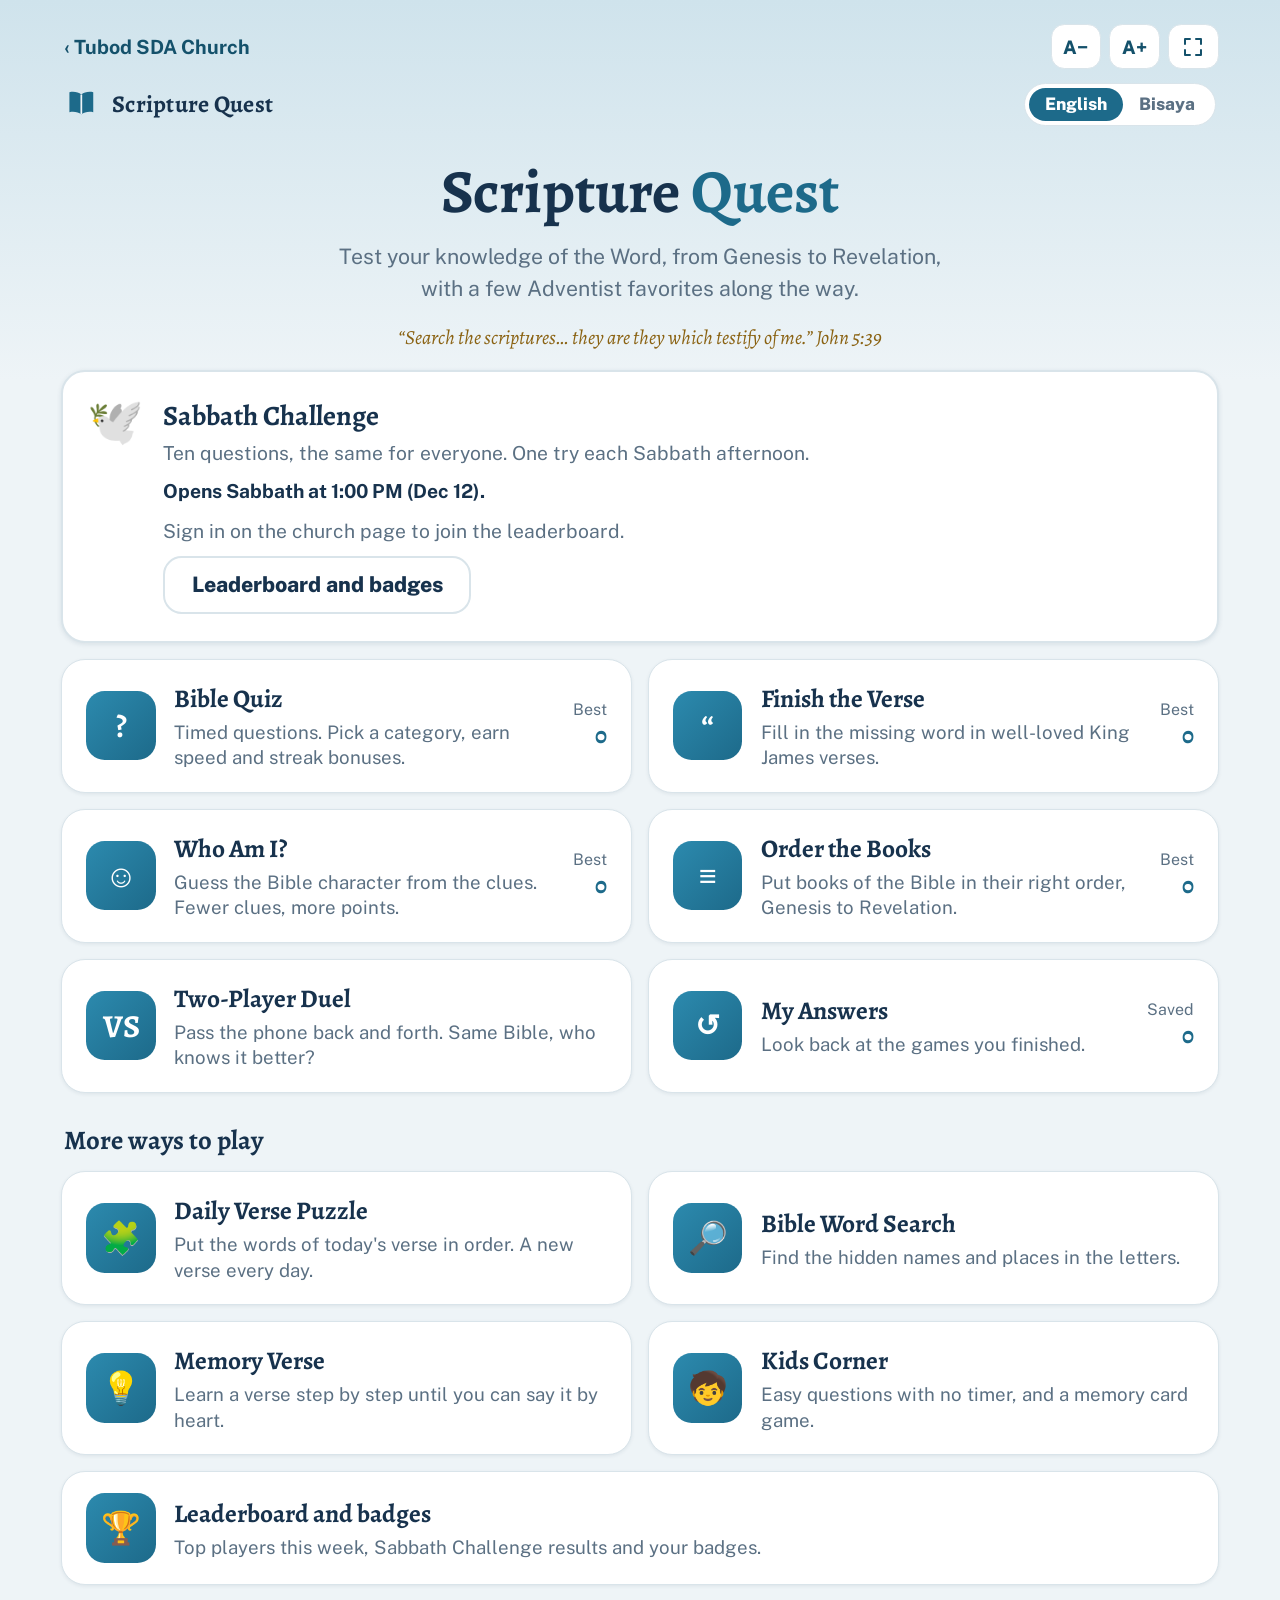
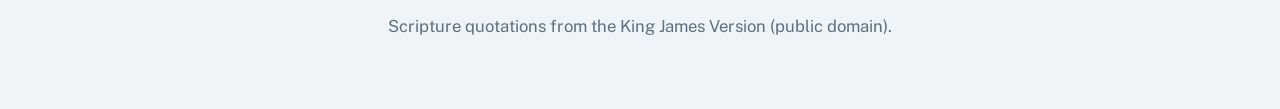
==== commit 2e400be7: "Add files via upload" ====
--- a/bible-game.html
+++ b/bible-game.html
@@ -250,6 +250,20 @@
 .lb{list-style:none;margin:10px 0 0;padding:0;display:flex;flex-direction:column;gap:6px}
 .lb li{display:flex;align-items:center;gap:10px;background:#F7FAFB;border:1px solid var(--line);border-radius:12px;padding:8px 12px}
 .lb li.me{border-color:var(--accent);background:#EAF3F7}
+.review-link .ico{font-size:1.4em}
+.rev-list{display:flex;flex-direction:column;gap:8px;margin-top:10px}
+.rev-item{display:flex;justify-content:space-between;align-items:center;gap:12px;width:100%;text-align:left;border:1px solid var(--line,#d9e2e8);border-radius:14px;background:#fff;padding:12px 14px;cursor:pointer;font:inherit;color:inherit}
+.rev-item:hover{border-color:var(--accent);background:#F4F9FB}
+.rev-main{display:flex;flex-direction:column;gap:2px;min-width:0}.rev-main b{font-size:1.05em}.rev-when{color:#6b7b86;font-size:.85em}
+.rev-score{text-align:right;flex:none}.rev-score b{display:block;font-size:1.05em}.rev-score span{color:#6b7b86;font-size:.8em}
+.rev-q{list-style:none;margin:12px 0 0;padding:0;display:flex;flex-direction:column;gap:10px}
+.rev-qi{border:1px solid var(--line,#d9e2e8);border-left-width:5px;border-radius:12px;padding:10px 12px}
+.rev-qi.ok{border-left-color:#2e8b57}.rev-qi.no{border-left-color:#c0432f}
+.rev-q-h{display:flex;gap:8px;align-items:flex-start}.rev-mark{font-weight:800;font-size:1.1em;line-height:1.2}.rev-qi.ok .rev-mark{color:#2e8b57}.rev-qi.no .rev-mark{color:#c0432f}
+.rev-q-t{margin:0;font-weight:600;flex:1}
+.rev-a{margin:6px 0 0}.rev-a b{color:#1b2a36}.rev-your{margin:3px 0 0;color:#8a3a2c}
+.rev-a span,.rev-your span{color:#6b7b86;font-size:.9em}
+.rev-ref{margin:4px 0 0;color:#6b7b86;font-size:.9em;font-style:italic}.rev-note{margin:4px 0 0;font-size:.95em}
 .lb-n{width:30px;text-align:center;font-weight:800;color:var(--muted)}
 .lb-name{flex:1;min-width:0;overflow-wrap:anywhere;font-weight:700}
 .lb-name small{color:var(--muted);font-weight:600}
@@ -783,6 +797,10 @@
 const T = {
   en: {
     heroP: 'Test your knowledge of the Word, from Genesis to Revelation, with a few Adventist favorites along the way.',
+    reviewT: 'My Answers', reviewD: 'Look back at the games you finished.',
+    reviewSub: 'Your finished games are kept here so you can go over the questions and the right answers. Saved on this phone, just for you.',
+    reviewEmpty: 'Finish a game and it will show up here for you to review.', reviewBack: 'Back to my answers', savedN: 'Saved ',
+    answerL: 'Answer:', yourAnsL: 'You answered:', noAnswer: 'No answer',
     verseLine: '“Search the scriptures… they are they which testify of me.” John 5:39',
     best: 'Best', home: 'Home',
     m_quiz_t: 'Bible Quiz', m_quiz_d: 'Timed questions. Pick a category, earn speed and streak bonuses.',
@@ -811,6 +829,10 @@
   },
   ceb: {
     heroP: 'Sulayi ang imong nahibaloan sa Pulong sa Dios, gikan sa Genesis hangtod sa Pinadayag, uban ang pipila ka paborito sa mga Adventista.',
+    reviewT: 'Akong mga Tubag', reviewD: 'Baliki ang mga dula nga nahuman nimo.',
+    reviewSub: 'Ang imong nahuman nga mga dula gitipigan dinhi aron imong mabalik-balikan ang mga pangutana ug ang hustong tubag. Natipig niini nga cellphone, alang ra nimo.',
+    reviewEmpty: 'Human og usa ka dula ug makita dinhi aron imong mabalikan.', reviewBack: 'Balik sa akong mga tubag', savedN: 'Natipig ',
+    answerL: 'Tubag:', yourAnsL: 'Imong gitubag:', noAnswer: 'Walay tubag',
     verseLine: 'Pagsusi sa mga Kasulatan — Juan 5:39',
     best: 'Labing taas', home: 'Balay',
     m_quiz_t: 'Pangutana sa Bibliya', m_quiz_d: 'May oras ang matag pangutana. Pili og kategoriya ug makakuha og dugang puntos sa kadali ug sunodsunod nga husto.',
@@ -851,7 +873,7 @@
 function freshState(mode, cat, names) {
   return { mode, cat, names: names || [t('p1'), t('p2')], items: [], i: 0, score: 0, streak: 0, bestStreak: 0, correct: 0,
            lifelines: 2, usedFifty: false, answered: false, timer: null, timeLeft: 20, clue: 0, gone: new Set(),
-           placed: [], checked: false, lastPts: 0, lastPerfect: false,
+           placed: [], checked: false, lastPts: 0, lastPerfect: false, log: [],
            ps: [0, 0], pstreak: [0, 0], pcorrect: [0, 0], turn: 0 };
 }
 const isQ = () => S.mode === 'quiz' || S.mode === 'duel';
@@ -922,6 +944,11 @@
       ${card('who', '☺')}
       ${card('books', '≡')}
       ${card('duel', 'VS')}
+      <button class="mode review-link" data-act="review">
+        <div class="ico">↺</div>
+        <div><h3>${t('reviewT')}</h3><p>${t('reviewD')}</p></div>
+        <div class="best">${t('savedN')}<b>${reviewList().length}</b></div>
+      </button>
     </section>
     <p class="foot">${t('foot')}</p>`;
 }
@@ -1158,6 +1185,7 @@
       S.answered = true;
       const pts = CLUE_PTS[S.clue];
       S.score += pts; S.correct++;
+      revLog({ q: (it.cl || []).join(' · '), a: it.opts[it.ci], chosen: it.opts[it.ci], ok: true, ref: it.r });
       lockOptions(it.ci, -1);
       document.querySelectorAll('#opts .opt').forEach(b => b.classList.remove('gone'));
       const tl = document.querySelector('.tools'); if (tl) tl.innerHTML = '';
@@ -1168,6 +1196,7 @@
       if (S.clue < 3) { S.clue++; renderWho(); }
       else {
         S.answered = true;
+        revLog({ q: (it.cl || []).join(' · '), a: it.opts[it.ci], chosen: it.opts[k], ok: false, ref: it.r });
         lockOptions(it.ci, k);
         const tl = document.querySelector('.tools'); if (tl) tl.innerHTML = '';
         showFb(feedback(false, 0, t('itWas') + it.n + ' · ' + it.r, ''));
@@ -1189,6 +1218,10 @@
   lockOptions(it.ci, k);
   const f = document.getElementById('fifty'); if (f) f.disabled = true;
   updateHud();
+  if (!duel) {
+    if (S.mode === 'verse') revLog({ q: it.t.replace('___', '_____'), a: it.a, chosen: k === -1 ? null : it.opts[k], ok: ok, ref: it.r });
+    else revLog({ q: it.q, a: it.opts[it.ci], chosen: k === -1 ? null : it.opts[k], ok: ok, ref: it.r, note: it.n });
+  }
 
   if (isQ()) {
     showFb(feedback(ok, pts, it.r, it.n, k === -1));
@@ -1218,6 +1251,8 @@
   S.lastPts = right * 20 + (S.lastPerfect ? 50 : 0);
   S.score += S.lastPts; if (S.lastPerfect) S.correct++;
   S.checked = true;
+  const bn = BOOKS();
+  revLog({ q: t('booksQ'), a: it.idx.map(b => bn[b]).join('  →  '), chosen: S.placed.map(b => bn[b]).join('  →  '), ok: S.lastPerfect });
   renderBooks();
 }
 
@@ -1226,9 +1261,54 @@
   if (S.i >= S.items.length) (S.mode === 'duel' ? renderDuelResults : renderResults)(); else renderStep();
 }
 
+/* ---------- My Answers: each person's own archive of finished games, saved on this phone ---------- */
+function revLog(entry) { if (S && S.log) S.log.push(entry); }
+function reviewKey() { return 'reviews_' + ((GI && GI.me && GI.me.id) || 'me'); }
+function reviewList() { const l = store.get(reviewKey(), []); return Array.isArray(l) ? l : []; }
+function saveReview() {
+  if (!S || !S.log || !S.log.length || S.mode === 'duel') return;
+  const rec = { id: 'r' + Date.now(), mode: S.mode, date: Date.now(), score: S.score, correct: S.correct, total: S.items.length, items: S.log };
+  const list = reviewList(); list.unshift(rec); store.set(reviewKey(), list.slice(0, 40));
+}
+function revWhen(ms) {
+  const d = new Date(ms), loc = LANG === 'ceb' ? 'ceb' : undefined;
+  try { return d.toLocaleDateString(loc, { month: 'short', day: 'numeric' }) + ' · ' + d.toLocaleTimeString([], { hour: 'numeric', minute: '2-digit' }); }
+  catch (e) { return d.toLocaleString(); }
+}
+const modeLabel = mode => t('m_' + mode + '_t') || mode;
+function renderReview() {
+  stopTimer(); S = {}; setChrome('play');
+  const list = reviewList();
+  app.innerHTML = `<div class="card">
+      <h2>${t('reviewT')}</h2><p class="sub">${t('reviewSub')}</p>
+      ${list.length ? `<div class="rev-list">${list.map(r => `<button class="rev-item" data-act="revopen" data-id="${r.id}">
+          <span class="rev-main"><b>${modeLabel(r.mode)}</b><span class="rev-when">${revWhen(r.date)}</span></span>
+          <span class="rev-score"><b>${r.correct}/${r.total}</b><span>${r.score} ${x('pts')}</span></span></button>`).join('')}</div>`
+        : `<p class="note-s">${t('reviewEmpty')}</p>`}
+      <div class="btnrow" style="margin-top:16px"><button class="secondary" data-act="home">${t('home')}</button></div>
+    </div>`;
+}
+function renderReviewRound(id) {
+  stopTimer(); setChrome('play');
+  const r = reviewList().find(x => x.id === id);
+  if (!r) { renderReview(); return; }
+  app.innerHTML = `<div class="card">
+      <h2>${modeLabel(r.mode)}</h2>
+      <p class="sub">${revWhen(r.date)} · ${r.correct}/${r.total} ${t('correctL')} · ${r.score} ${x('pts')}</p>
+      <ol class="rev-q">${r.items.map(it => `<li class="rev-qi ${it.ok ? 'ok' : 'no'}">
+          <div class="rev-q-h"><span class="rev-mark">${it.ok ? '✓' : '✗'}</span><p class="rev-q-t">${esc(it.q)}</p></div>
+          <p class="rev-a"><span>${t('answerL')}</span> <b>${esc(it.a)}</b></p>
+          ${!it.ok ? `<p class="rev-your"><span>${t('yourAnsL')}</span> ${it.chosen != null && it.chosen !== '' ? esc(it.chosen) : t('noAnswer')}</p>` : ''}
+          ${it.ref ? `<p class="rev-ref">${esc(it.ref)}</p>` : ''}
+          ${it.note ? `<p class="rev-note">${esc(it.note)}</p>` : ''}</li>`).join('')}</ol>
+      <div class="btnrow" style="margin-top:16px"><button class="primary" data-act="review">${t('reviewBack')}</button><button class="secondary" data-act="home">${t('home')}</button></div>
+    </div>`;
+}
+
 /* ---------- Results ---------- */
 function renderResults() {
   stopTimer();
+  saveReview();
   const total = S.items.length, pct = S.correct / total;
   const rank = t('ranks')[pct === 1 ? 0 : pct >= 0.8 ? 1 : pct >= 0.6 ? 2 : pct >= 0.4 ? 3 : 4];
   const best = store.get('best', {});
@@ -1919,6 +1999,8 @@
   else if (a === 'check') checkBooks();
   else if (a === 'next') next();
   else if (a === 'again') startGame(S.mode, S.cat, S.names);
+  else if (a === 'review') renderReview();
+  else if (a === 'revopen') renderReviewRound(b.dataset.id);
   else if (a === 'szup') resize(0.1);
   else if (a === 'szdown') resize(-0.1);
   else if (a === 'full') toggleFull();
